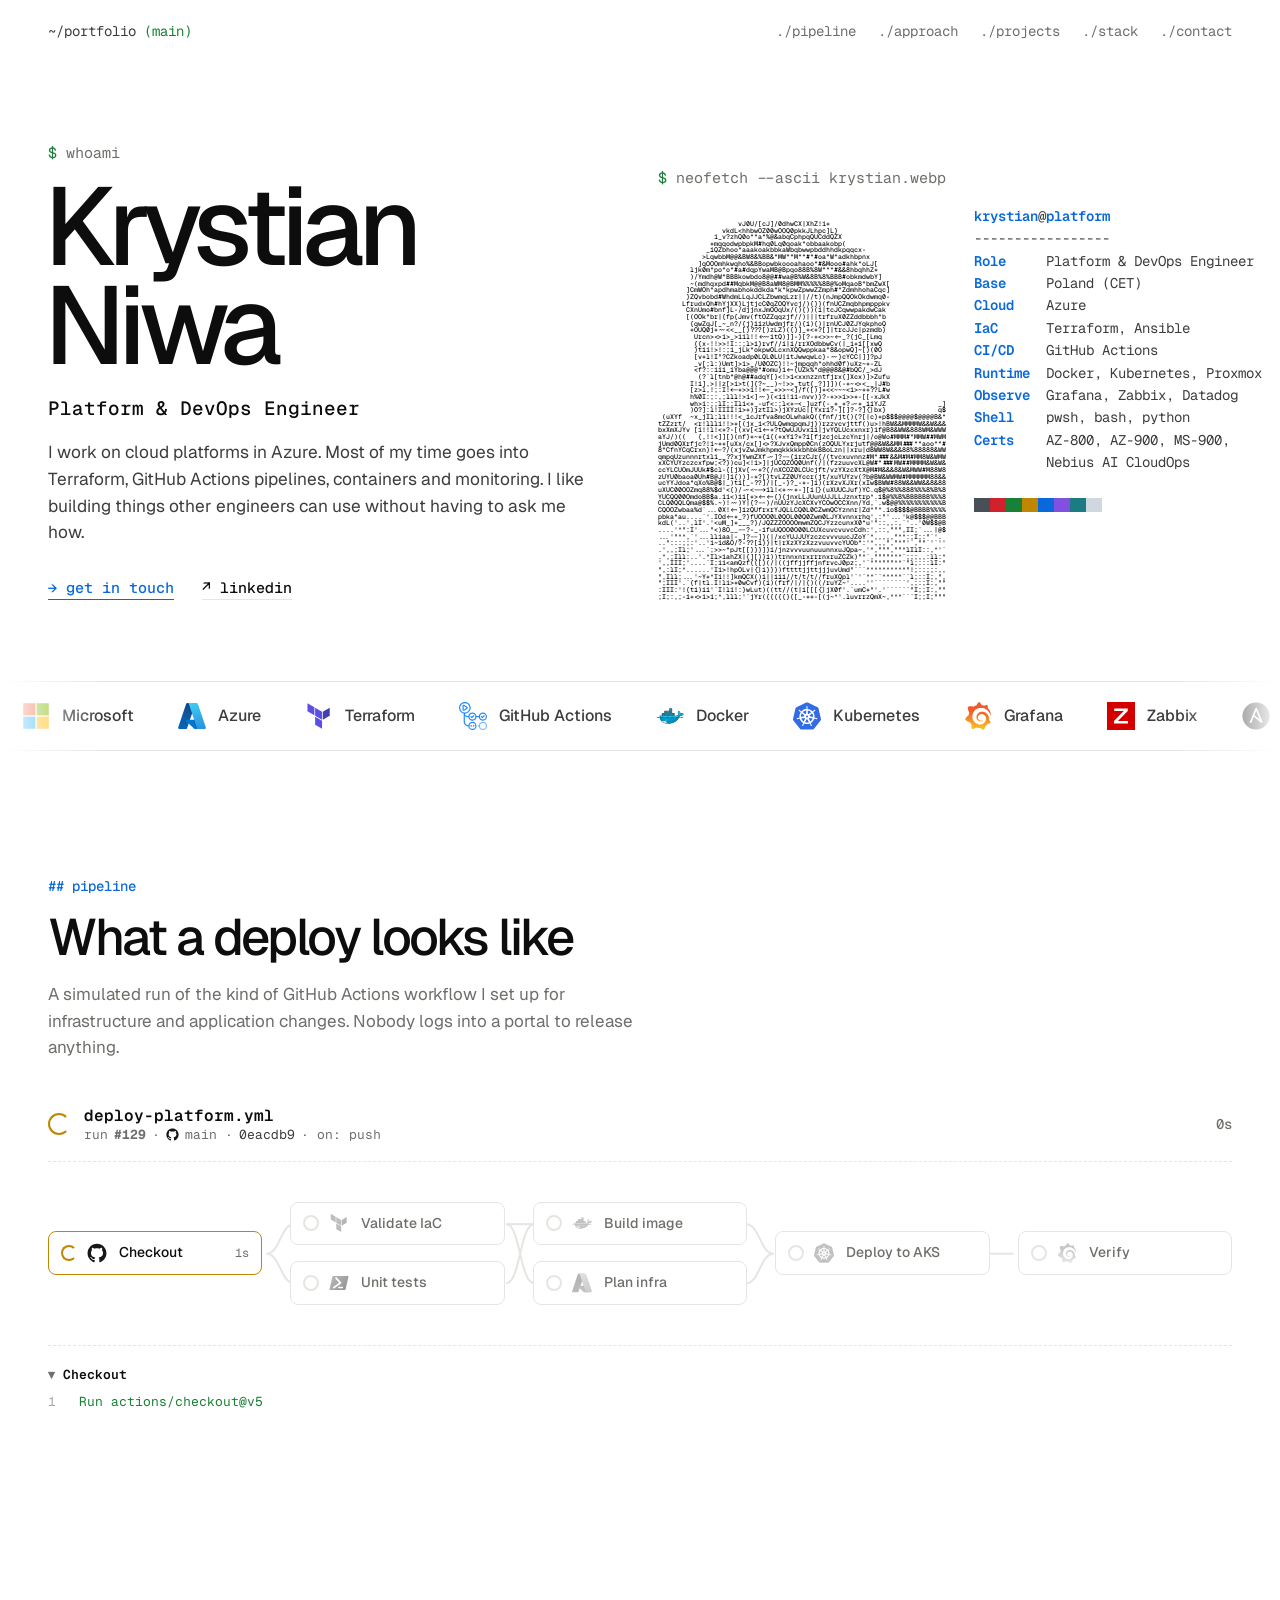
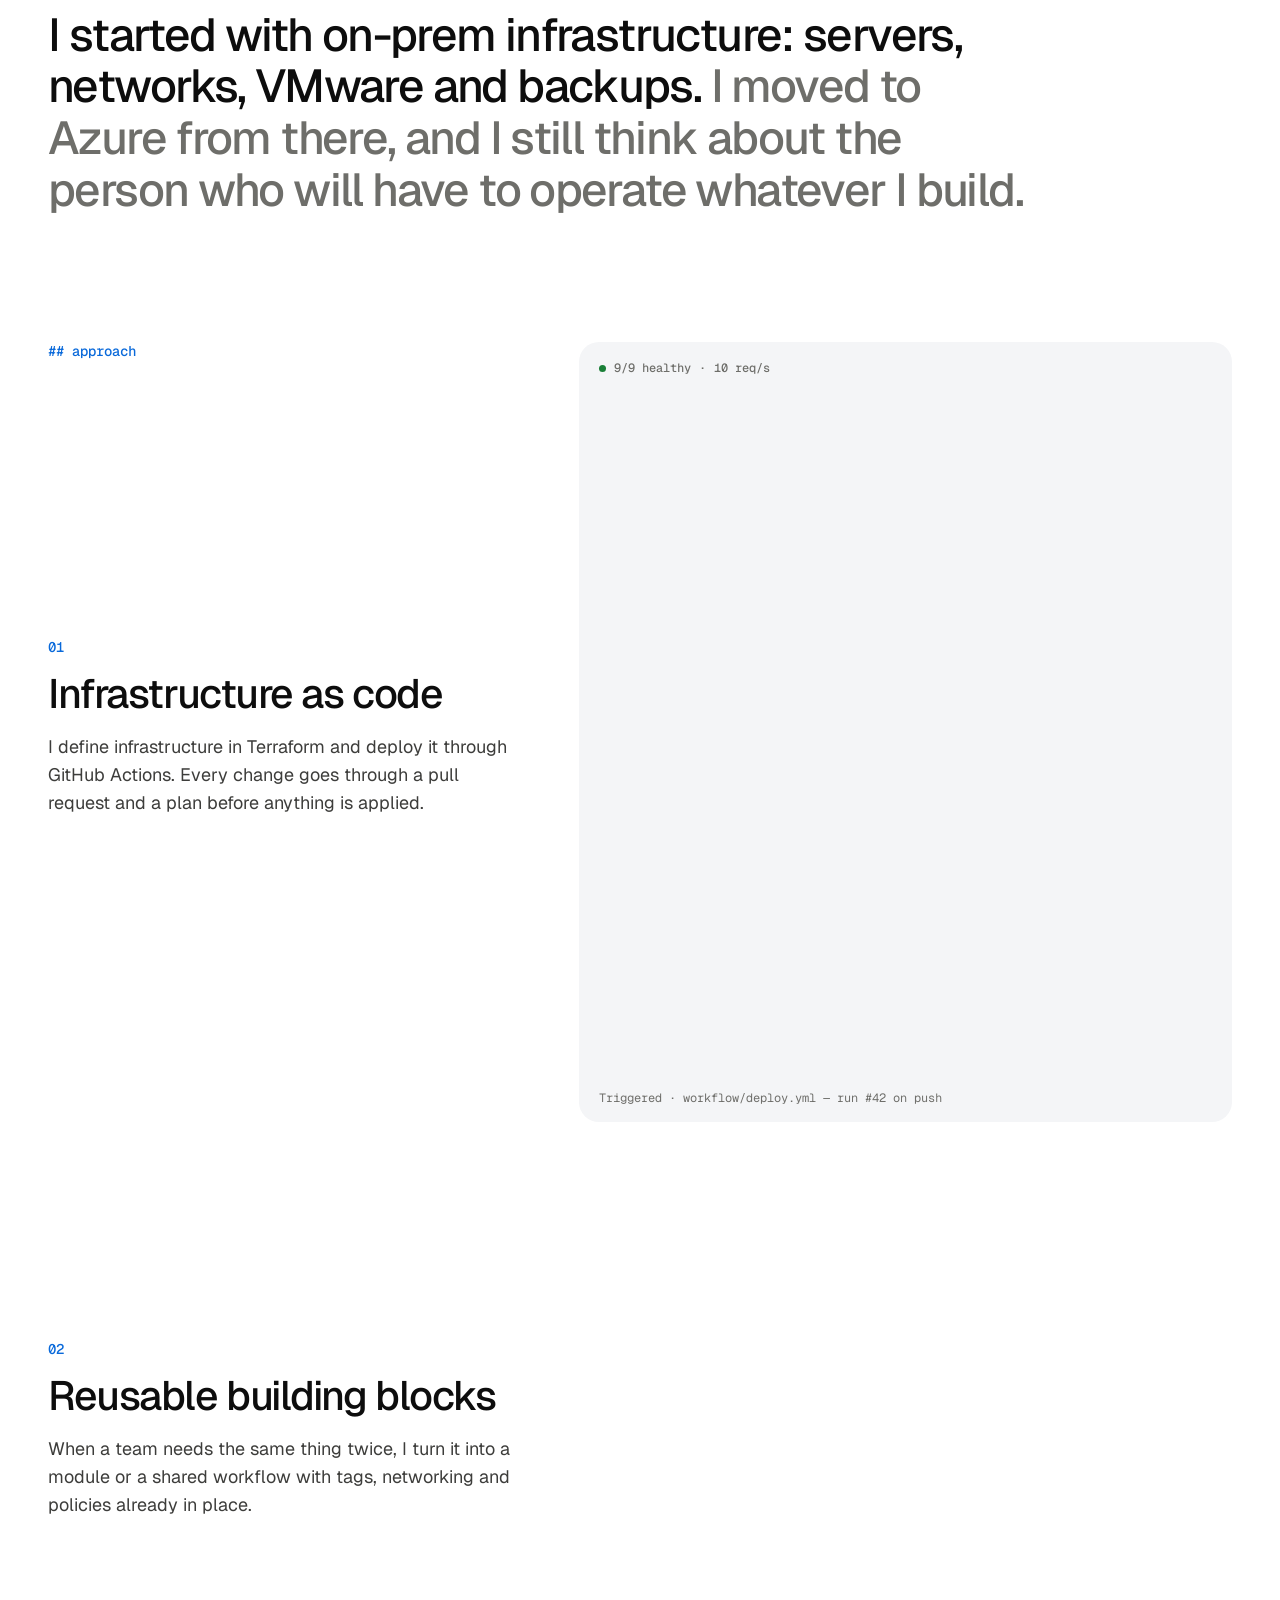
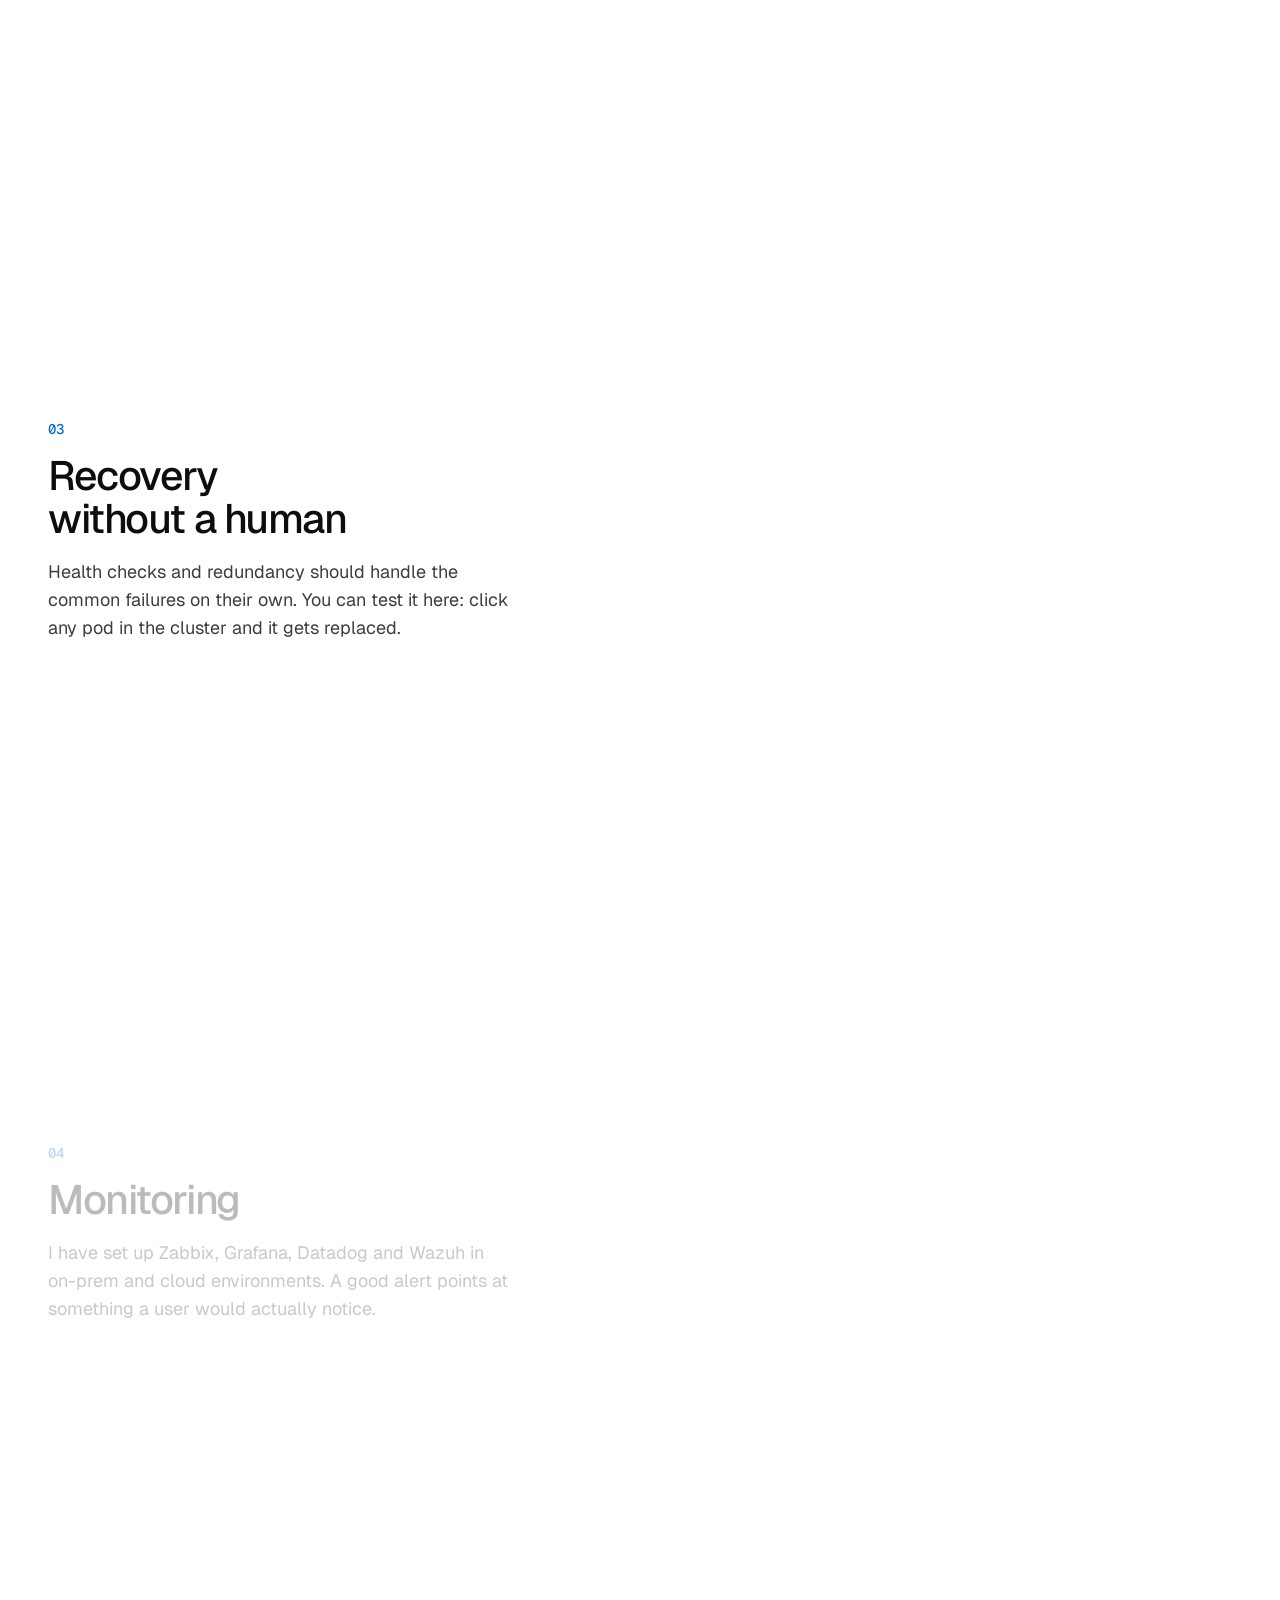
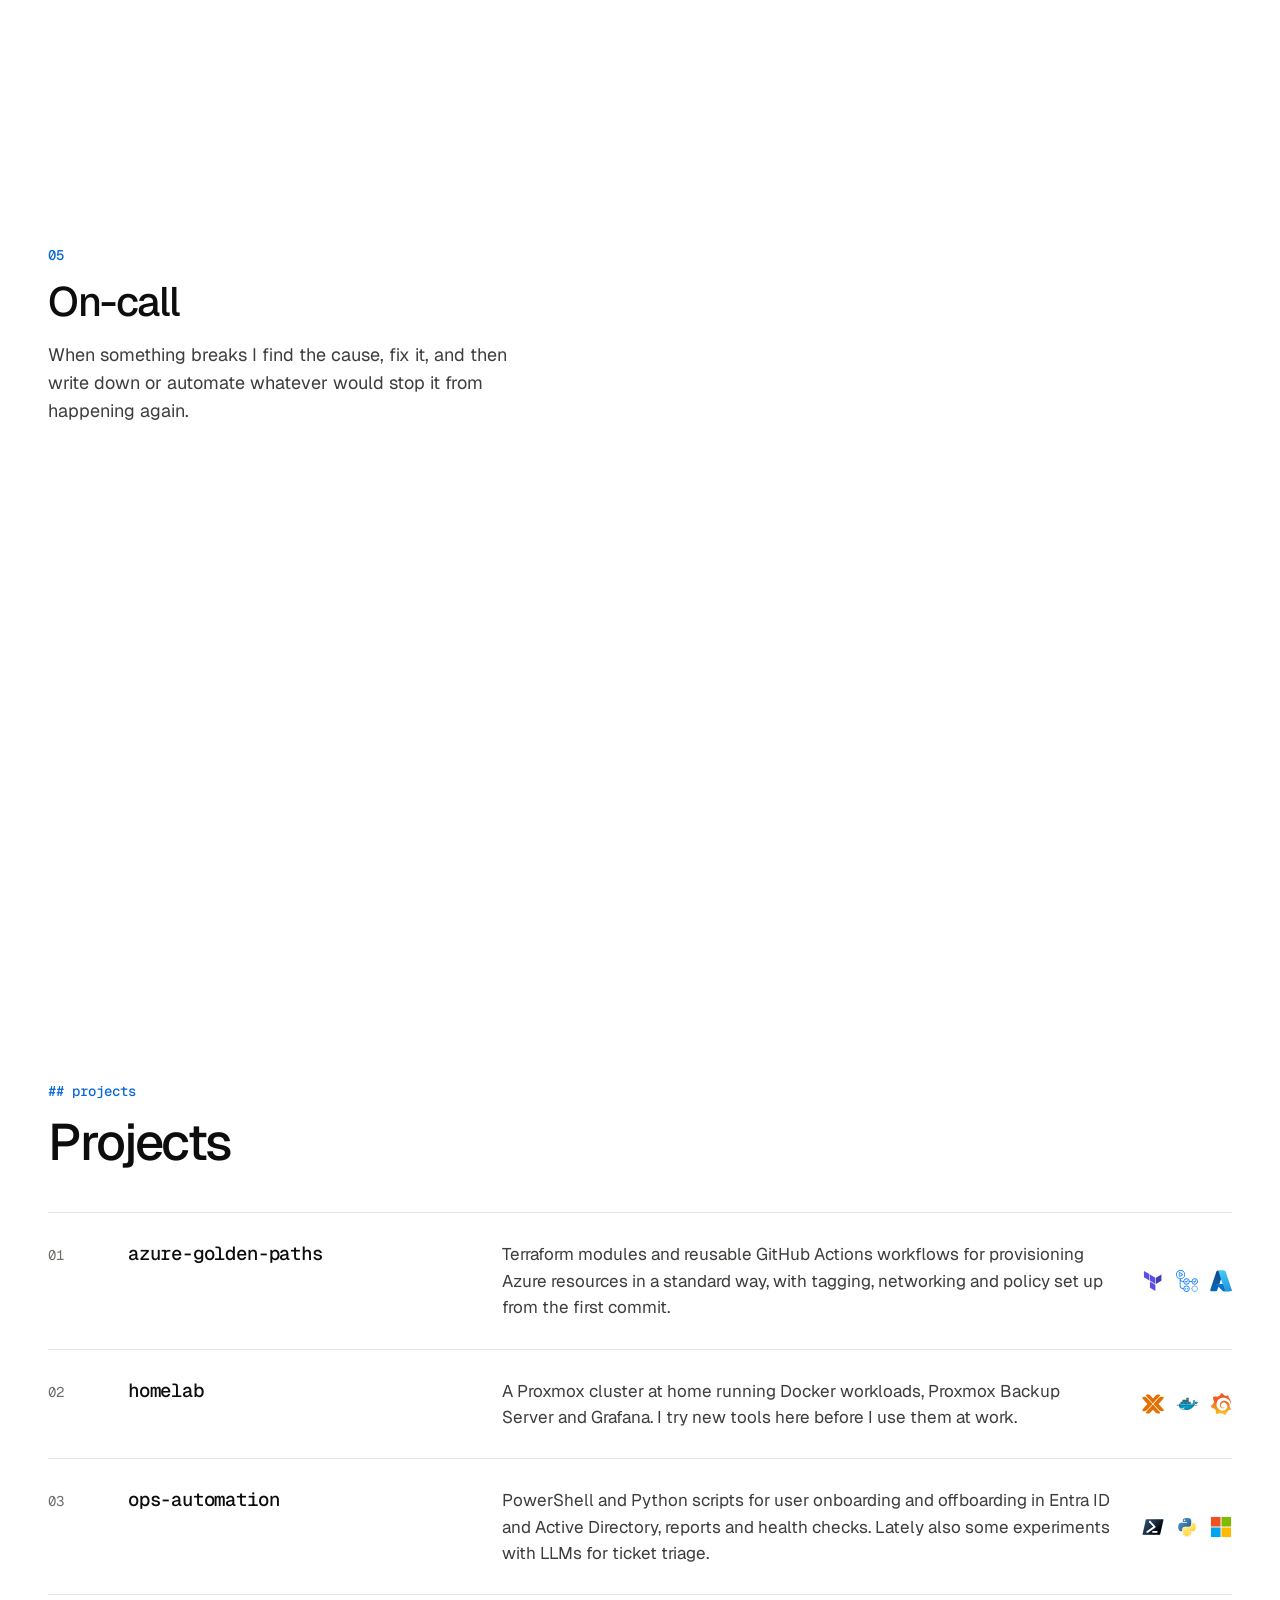
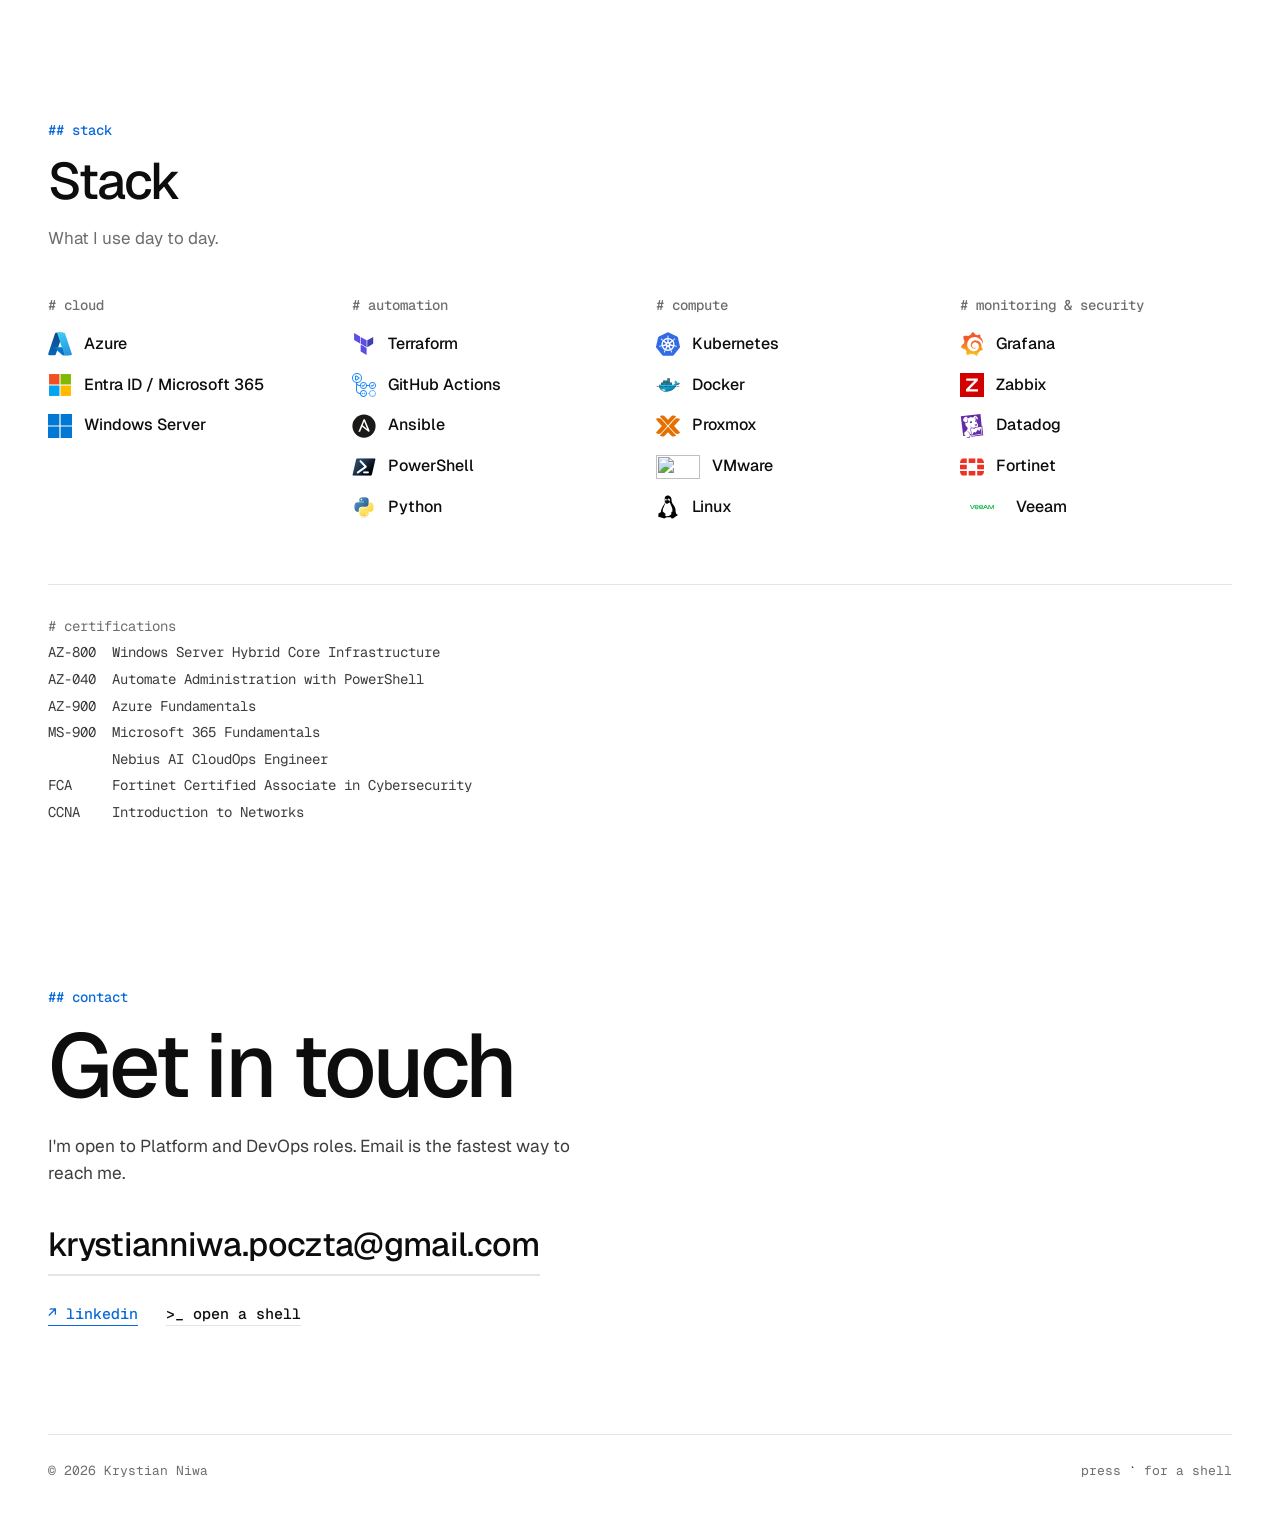
==== index.html @ 02f6ff27 "Plainer copy, drop CV download and GCP, tone down Nebius - Rewrite copy in plain first person; drop " ====
<!doctype html>
<html lang="en">
<head>
  <meta charset="utf-8">
  <meta name="viewport" content="width=device-width, initial-scale=1">
  <title>Krystian Niwa · Platform & DevOps Engineer</title>
  <meta name="description" content="Krystian Niwa, Platform & DevOps Engineer based in Poland. Azure, Terraform, GitHub Actions, Kubernetes and monitoring.">
  <meta property="og:title" content="Krystian Niwa · Platform & DevOps Engineer">
  <meta property="og:description" content="Cloud platforms on Azure: Terraform, GitHub Actions, containers and monitoring.">
  <meta property="og:type" content="website">
  <meta property="og:image" content="assets/img/krystian.webp">
  <meta name="theme-color" content="#ffffff" media="(prefers-color-scheme: light)">
  <meta name="theme-color" content="#0b0b0c" media="(prefers-color-scheme: dark)">
  <link rel="icon" href="data:image/svg+xml,%3Csvg xmlns='http://www.w3.org/2000/svg' viewBox='0 0 32 32'%3E%3Crect width='32' height='32' rx='6' fill='%230d1117'/%3E%3Cpath d='M9 21l5-5-5-5' stroke='%234493f8' stroke-width='3' fill='none' stroke-linecap='round' stroke-linejoin='round'/%3E%3Cpath d='M16 22h7' stroke='%23fff' stroke-width='3' stroke-linecap='round'/%3E%3C/svg%3E">
  <link rel="preconnect" href="https://fonts.googleapis.com">
  <link rel="preconnect" href="https://fonts.gstatic.com" crossorigin>
  <link href="https://fonts.googleapis.com/css2?family=Geist:wght@300..700&family=Geist+Mono:wght@400;500;600&display=swap" rel="stylesheet">
  <link rel="stylesheet" href="assets/css/style.css">
</head>
<body>
  <main id="top">
    <header class="wrap hero">
      <nav class="topbar" aria-label="Sections">
        <span class="path">~/portfolio <span class="branch">(main)</span></span>
        <span class="nav-links">
          <a href="#pipeline">./pipeline</a>
          <a href="#approach">./approach</a>
          <a href="#work">./projects</a>
          <a href="#stack">./stack</a>
          <a href="#contact">./contact</a>
        </span>
      </nav>

      <div class="hero-grid">
        <div class="hero-copy">
          <p class="cmd"><span class="ps">$</span> whoami</p>
          <h1>Krystian Niwa</h1>
          <p class="role">Platform &amp; DevOps Engineer</p>
          <p class="lead">I work on cloud platforms in Azure. Most of my time goes into Terraform, GitHub Actions pipelines, containers and monitoring. I like building things other engineers can use without having to ask me how.</p>
          <p class="cta">
            <a href="#contact">→ get in touch</a>
            <a href="https://www.linkedin.com/in/krystian-niwa/" target="_blank" rel="noopener">↗ linkedin</a>
          </p>
        </div>

        <div class="fetch">
          <p class="cmd"><span class="ps">$</span> neofetch --ascii krystian.webp</p>
          <div class="fetch-grid">
            <div class="portrait" title="hover to see the photo">
              <pre class="ascii" aria-hidden="true"></pre>
              <img src="assets/img/krystian.webp" alt="Portrait of Krystian Niwa" width="1254" height="1254">
            </div>
<pre class="info"><b>krystian</b>@<b>platform</b>
-----------------
<i>Role</i>     Platform &amp; DevOps Engineer
<i>Base</i>     Poland (CET)
<i>Cloud</i>    Azure
<i>IaC</i>      Terraform, Ansible
<i>CI/CD</i>    GitHub Actions
<i>Runtime</i>  Docker, Kubernetes, Proxmox
<i>Observe</i>  Grafana, Zabbix, Datadog
<i>Shell</i>    pwsh, bash, python
<i>Certs</i>    AZ-800, AZ-900, MS-900,
         Nebius AI CloudOps

<span class="sw"><u></u><u></u><u></u><u></u><u></u><u></u><u></u><u></u></span></pre>
          </div>
        </div>
      </div>
    </header>

    <section class="strip" aria-label="Technologies I work with">
      <div class="strip-track">
        <ul class="strip-list">
          <li><img src="assets/logos/microsoft.svg" alt="">Microsoft</li>
          <li><img src="assets/logos/azure.svg" alt="">Azure</li>
          <li><img src="assets/logos/terraform.svg" alt="">Terraform</li>
          <li><img src="assets/logos/githubactions.svg" alt="">GitHub Actions</li>
          <li><img src="assets/logos/docker.svg" alt="">Docker</li>
          <li><img src="assets/logos/kubernetes.svg" alt="">Kubernetes</li>
          <li><img src="assets/logos/grafana.svg" alt="">Grafana</li>
          <li><img src="assets/logos/zabbix.svg" alt="">Zabbix</li>
          <li><img src="assets/logos/ansible.svg" alt="" class="mono">Ansible</li>
          <li><img src="assets/logos/powershell.svg" alt="">PowerShell</li>
          <li><img src="assets/logos/python.svg" alt="">Python</li>
          <li><img src="assets/logos/linux.svg" alt="" class="mono">Linux</li>
          <li><img src="assets/logos/proxmox.svg" alt="">Proxmox</li>
          <li><img src="assets/logos/datadog.svg" alt="">Datadog</li>
        </ul>
      </div>
    </section>

    <section id="pipeline" class="wrap section">
      <div class="section-head">
        <p class="label">## pipeline</p>
        <h2>What a deploy looks like</h2>
        <p>A simulated run of the kind of GitHub Actions workflow I set up for infrastructure and application changes. Nobody logs into a portal to release anything.</p>
      </div>
      <div class="gha" id="gha">
        <div class="gha-head">
          <span class="gha-status" data-run-status></span>
          <div class="gha-title">
            <strong>deploy-platform.yml</strong>
            <span>run <b data-run-n>#128</b> · <img src="assets/logos/github.svg" alt="" class="mono"> main · <code data-run-sha>a1f9c2e</code> · on: push</span>
          </div>
          <span class="gha-time" data-run-time>0s</span>
        </div>
        <div class="gha-graph" data-graph>
          <svg class="gha-wires" aria-hidden="true"></svg>
        </div>
        <div class="gha-log">
          <p class="gha-log-head" data-log-head>checkout</p>
          <ol data-log></ol>
        </div>
      </div>
    </section>

    <section class="wrap statement">
      <p>I started with on-prem infrastructure: servers, networks, VMware and backups. <span>I moved to Azure from there, and I still think about the person who will have to operate whatever I build.</span></p>
    </section>

    <section id="approach" class="wrap story">
      <div class="card story-card">
        <canvas id="story-canvas" aria-label="Live simulation of a cloud platform: commits go through CI, get deployed to Kubernetes and are monitored."></canvas>
        <p class="overlay"><span class="live" data-health="ok"></span><span data-stat="ready">9/9 healthy</span> · <span data-stat="rps">0 req/s</span></p>
        <p class="event" data-event aria-hidden="true"></p>
      </div>

      <div class="steps">
        <p class="label">## approach</p>
        <article class="step" data-zones="git,ci">
          <p class="num">01</p>
          <h2>Infrastructure as code</h2>
          <p>I define infrastructure in Terraform and deploy it through GitHub Actions. Every change goes through a pull request and a plan before anything is applied.</p>
        </article>
        <article class="step" data-zones="registry">
          <p class="num">02</p>
          <h2>Reusable building blocks</h2>
          <p>When a team needs the same thing twice, I turn it into a module or a shared workflow with tags, networking and policies already in place.</p>
        </article>
        <article class="step" data-zones="cluster">
          <p class="num">03</p>
          <h2>Recovery without a human</h2>
          <p>Health checks and redundancy should handle the common failures on their own. You can test it here: click any pod in the cluster and it gets replaced.</p>
        </article>
        <article class="step" data-zones="observe">
          <p class="num">04</p>
          <h2>Monitoring</h2>
          <p>I have set up Zabbix, Grafana, Datadog and Wazuh in on-prem and cloud environments. A good alert points at something a user would actually notice.</p>
        </article>
        <article class="step" data-zones="pager">
          <p class="num">05</p>
          <h2>On-call</h2>
          <p>When something breaks I find the cause, fix it, and then write down or automate whatever would stop it from happening again.</p>
        </article>
      </div>
    </section>

    <section id="work" class="wrap section">
      <div class="section-head">
        <p class="label">## projects</p>
        <h2>Projects</h2>
      </div>
      <ol class="repos">
        <li>
          <span class="idx">01</span>
          <h3>azure-golden-paths</h3>
          <p>Terraform modules and reusable GitHub Actions workflows for provisioning Azure resources in a standard way, with tagging, networking and policy set up from the first commit.</p>
          <span class="tech"><img src="assets/logos/terraform.svg" alt="Terraform"><img src="assets/logos/githubactions.svg" alt="GitHub Actions"><img src="assets/logos/azure.svg" alt="Azure"></span>
        </li>
        <li>
          <span class="idx">02</span>
          <h3>homelab</h3>
          <p>A Proxmox cluster at home running Docker workloads, Proxmox Backup Server and Grafana. I try new tools here before I use them at work.</p>
          <span class="tech"><img src="assets/logos/proxmox.svg" alt="Proxmox"><img src="assets/logos/docker.svg" alt="Docker"><img src="assets/logos/grafana.svg" alt="Grafana"></span>
        </li>
        <li>
          <span class="idx">03</span>
          <h3>ops-automation</h3>
          <p>PowerShell and Python scripts for user onboarding and offboarding in Entra ID and Active Directory, reports and health checks. Lately also some experiments with LLMs for ticket triage.</p>
          <span class="tech"><img src="assets/logos/powershell.svg" alt="PowerShell"><img src="assets/logos/python.svg" alt="Python"><img src="assets/logos/microsoft.svg" alt="Microsoft"></span>
        </li>
      </ol>
    </section>

    <section id="stack" class="wrap section">
      <div class="section-head">
        <p class="label">## stack</p>
        <h2>Stack</h2>
        <p>What I use day to day.</p>
      </div>
      <div class="stack">
        <div>
          <h3># cloud</h3>
          <ul>
            <li><img src="assets/logos/azure.svg" alt="">Azure</li>
            <li><img src="assets/logos/microsoft.svg" alt="">Entra ID / Microsoft 365</li>
            <li><img src="assets/logos/windows.svg" alt="">Windows Server</li>
          </ul>
        </div>
        <div>
          <h3># automation</h3>
          <ul>
            <li><img src="assets/logos/terraform.svg" alt="">Terraform</li>
            <li><img src="assets/logos/githubactions.svg" alt="">GitHub Actions</li>
            <li><img src="assets/logos/ansible.svg" alt="" class="mono">Ansible</li>
            <li><img src="assets/logos/powershell.svg" alt="">PowerShell</li>
            <li><img src="assets/logos/python.svg" alt="">Python</li>
          </ul>
        </div>
        <div>
          <h3># compute</h3>
          <ul>
            <li><img src="assets/logos/kubernetes.svg" alt="">Kubernetes</li>
            <li><img src="assets/logos/docker.svg" alt="">Docker</li>
            <li><img src="assets/logos/proxmox.svg" alt="">Proxmox</li>
            <li><img src="assets/logos/vmware.svg" alt="" class="wide">VMware</li>
            <li><img src="assets/logos/linux.svg" alt="" class="mono">Linux</li>
          </ul>
        </div>
        <div>
          <h3># monitoring &amp; security</h3>
          <ul>
            <li><img src="assets/logos/grafana.svg" alt="">Grafana</li>
            <li><img src="assets/logos/zabbix.svg" alt="">Zabbix</li>
            <li><img src="assets/logos/datadog.svg" alt="">Datadog</li>
            <li><img src="assets/logos/fortinet.svg" alt="">Fortinet</li>
            <li><img src="assets/logos/veeam.svg" alt="" class="wide">Veeam</li>
          </ul>
        </div>
      </div>

<pre class="certs"><span class="c"># certifications</span>
AZ-800  Windows Server Hybrid Core Infrastructure
AZ-040  Automate Administration with PowerShell
AZ-900  Azure Fundamentals
MS-900  Microsoft 365 Fundamentals
        Nebius AI CloudOps Engineer
FCA     Fortinet Certified Associate in Cybersecurity
CCNA    Introduction to Networks</pre>
    </section>

    <section id="contact" class="wrap contact">
      <p class="label">## contact</p>
      <h2>Get in touch</h2>
      <p class="lead">I'm open to Platform and DevOps roles. Email is the fastest way to reach me.</p>
      <a class="mail" href="mailto:krystianniwa.poczta@gmail.com">krystianniwa.poczta@gmail.com</a>
      <p class="cta">
        <a href="https://www.linkedin.com/in/krystian-niwa/" target="_blank" rel="noopener">↗ linkedin</a>
        <button type="button" data-open-term>&gt;_ open a shell</button>
      </p>
    </section>
  </main>

  <footer class="wrap foot">
    <span>© 2026 Krystian Niwa</span>
    <span>press <kbd>`</kbd> for a shell</span>
  </footer>

  <div id="term" class="term" aria-hidden="true" role="dialog" aria-label="Interactive shell">
    <div class="term-bar"><span>visitor@krystian-niwa</span></div>
    <div class="term-out"></div>
    <label class="term-line"><span class="ps1">$</span><input class="term-input" tabindex="-1" autocomplete="off" spellcheck="false" aria-label="Shell command"></label>
  </div>

  <script type="module" src="assets/js/main.js"></script>
</body>
</html>
---- assets/css/style.css ----
:root {
  --bg: #ffffff;
  --fg: #0d0d0d;
  --fg2: #3d3d3b;
  --muted: #6e6e6a;
  --line: #e5e5e1;
  --card: #f4f5f7;
  --accent: #0969da;
  --ok: #1a7f37;
  --term: #0d1117;
  --term-line: #21262d;

  /* simulation palette (read by JS) */
  --sim-bg: #f4f5f7;
  --sim-zone: #ffffff;
  --sim-line: #e3e5e8;
  --sim-ink: #0d0d0d;
  --sim-ink2: #3d3d3b;
  --sim-mute: #8a8c90;
  --sim-faint: #d2d5da;
  --sim-accent: #0969da;
  --sim-ok: #1a7f37;
  --sim-warn: #bf8700;
  --sim-err: #cf222e;

  --sans: "Geist", system-ui, -apple-system, "Segoe UI", sans-serif;
  --mono: "Geist Mono", ui-monospace, SFMono-Regular, Consolas, monospace;
  --wrap: 1280px;
  --gutter: clamp(16px, 4vw, 48px);
  color-scheme: light;
}

@media (prefers-color-scheme: dark) {
  :root {
    --bg: #0b0b0c;
    --fg: #f2f2f0;
    --fg2: #c8c8c4;
    --muted: #8f8f8a;
    --line: #242426;
    --card: #141518;
    --accent: #4493f8;
    --ok: #3fb950;

    --sim-bg: #141518;
    --sim-zone: #1b1c20;
    --sim-line: #292a2f;
    --sim-ink: #f2f2f0;
    --sim-ink2: #c8c8c4;
    --sim-mute: #8a8c90;
    --sim-faint: #383a40;
    --sim-accent: #4493f8;
    --sim-ok: #3fb950;
    --sim-warn: #d29922;
    --sim-err: #f85149;
    color-scheme: dark;
  }
  img.mono { filter: invert(1) hue-rotate(180deg); }
}

*, *::before, *::after { box-sizing: border-box; }
html { -webkit-text-size-adjust: 100%; overflow-x: clip; }
body {
  margin: 0;
  background: var(--bg);
  color: var(--fg);
  font: 400 17px/1.55 var(--sans);
  -webkit-font-smoothing: antialiased;
}
a { color: inherit; text-decoration: none; }
img { max-width: 100%; }
::selection { background: var(--accent); color: #fff; }
:focus-visible { outline: 2px solid var(--accent); outline-offset: 3px; }
kbd { font: 500 0.9em var(--mono); color: var(--fg); }
h1, h2 { text-wrap: balance; }
pre { margin: 0; }

.wrap { width: 100%; max-width: var(--wrap); margin: 0 auto; padding: 0 var(--gutter); }
.ps { color: var(--ok); }
.label { font: 500 14px var(--mono); color: var(--accent); margin: 0 0 16px; }

/* mono text links: → get in touch  ↓ cv.pdf  ↗ linkedin */
.cta { display: flex; flex-wrap: wrap; gap: 8px 28px; margin: 0; font: 500 15px var(--mono); }
.cta a, .cta button {
  color: var(--fg); background: none; border: 0; padding: 0 0 2px; font: inherit; cursor: pointer;
  border-bottom: 1px solid var(--line); transition: border-color 0.15s, color 0.15s;
}
.cta a:hover, .cta button:hover { border-color: var(--accent); color: var(--accent); }
.cta a:first-child { color: var(--accent); border-color: currentColor; }

.live { display: inline-block; width: 7px; height: 7px; border-radius: 50%; background: var(--sim-ok); flex: none; }
.live[data-health="warn"] { background: var(--sim-warn); }
.live[data-health="err"] { background: var(--sim-err); }

/* ---------- hero (with built-in nav) ---------- */
.hero { padding-bottom: clamp(56px, 9vh, 104px); }
.topbar {
  display: flex; justify-content: space-between; align-items: center; gap: 16px 24px; flex-wrap: wrap;
  padding: 22px 0; font: 400 14px var(--mono); color: var(--muted);
}
.path { color: var(--fg2); }
.branch { color: var(--ok); }
.nav-links { display: flex; gap: 22px; flex-wrap: wrap; }
.nav-links a:hover { color: var(--fg); }

.hero-grid {
  display: grid; grid-template-columns: minmax(0, 1fr) minmax(0, 1.05fr); gap: 48px clamp(32px, 5vw, 80px);
  align-items: end; padding-top: clamp(40px, 9vh, 112px);
}
.cmd { font: 400 15px var(--mono); color: var(--muted); margin: 0 0 14px; }
h1 {
  font-size: clamp(56px, 8.6vw, 140px);
  line-height: 0.9;
  letter-spacing: -0.055em;
  font-weight: 500;
  margin: 0 0 0 -0.04em;
}
.role { font: 500 clamp(16px, 1.5vw, 20px) var(--mono); margin: 22px 0 0; color: var(--fg); }
.lead { font-size: clamp(17px, 1.35vw, 19px); line-height: 1.55; color: var(--fg2); max-width: 32em; margin: 18px 0 32px; }

/* neofetch: ascii portrait + plain text info */
.fetch-grid { display: grid; grid-template-columns: auto minmax(0, 1fr); gap: 28px; align-items: start; }
.portrait { position: relative; line-height: 0; }
.ascii {
  font: 500 clamp(4.5px, 0.52vw, 7.6px)/1 var(--mono);
  letter-spacing: 0; color: var(--fg); white-space: pre; min-height: 60em; min-width: 43.2em;
}
.portrait img {
  position: absolute; inset: 0; width: 100%; height: 100%; object-fit: cover; object-position: 41% 16%;
  opacity: 0; transition: opacity 0.35s;
}
.portrait:hover img { opacity: 1; }
.info { font: 400 14px/1.6 var(--mono); color: var(--fg2); white-space: pre; padding-top: 4px; }
.info b { color: var(--accent); font-weight: 600; }
.info i { font-style: normal; color: var(--accent); font-weight: 600; }
.sw { display: inline-flex; }
.sw u { width: 2ch; height: 1em; display: inline-block; }
.sw u:nth-child(1) { background: #484f58; } .sw u:nth-child(2) { background: #cf222e; }
.sw u:nth-child(3) { background: #1a7f37; } .sw u:nth-child(4) { background: #bf8700; }
.sw u:nth-child(5) { background: #0969da; } .sw u:nth-child(6) { background: #8250df; }
.sw u:nth-child(7) { background: #1b7c83; } .sw u:nth-child(8) { background: #d0d7de; }

/* ---------- logo strip ---------- */
.strip {
  border-block: 1px solid var(--line); overflow: hidden; padding: 20px 0;
  mask-image: linear-gradient(90deg, transparent, #000 8%, #000 92%, transparent);
}
.strip-track { display: flex; width: max-content; animation: marquee 50s linear infinite; }
.strip:hover .strip-track { animation-play-state: paused; }
.strip-list { display: flex; gap: 44px; list-style: none; margin: 0; padding: 0 22px; }
.strip-list li { display: flex; align-items: center; gap: 12px; font-size: 16px; font-weight: 500; color: var(--fg2); white-space: nowrap; }
.strip-list img { width: 28px; height: 28px; object-fit: contain; }
@keyframes marquee { to { transform: translateX(-50%); } }

/* ---------- sections ---------- */
.section { padding-top: clamp(96px, 14vh, 160px); }
.section-head { margin-bottom: 44px; max-width: 46em; }
.section-head h2 { font-size: clamp(34px, 4vw, 60px); letter-spacing: -0.04em; font-weight: 500; line-height: 1.02; margin: 0; }
.section-head > p:not(.label) { color: var(--muted); margin: 18px 0 0; font-size: 17px; max-width: 36em; }

/* ---------- GitHub Actions run (flat) ---------- */
.gha-head { display: flex; align-items: center; gap: 14px; padding-bottom: 18px; }
.gha-status { width: 22px; height: 22px; border-radius: 50%; flex: none; position: relative; border: 2.5px solid var(--sim-warn); border-right-color: transparent; animation: spin 0.9s linear infinite; }
.gha[data-status="success"] .gha-status { border: 0; background: var(--ok); animation: none; }
.gha[data-status="success"] .gha-status::after { content: ""; position: absolute; left: 7.5px; top: 4px; width: 5px; height: 10px; border: solid #fff; border-width: 0 2.5px 2.5px 0; transform: rotate(45deg); }
@keyframes spin { to { transform: rotate(360deg); } }
.gha-title { display: flex; flex-direction: column; min-width: 0; }
.gha-title strong { font: 600 16px var(--mono); }
.gha-title span { color: var(--muted); font: 400 13px var(--mono); display: flex; align-items: center; gap: 6px; flex-wrap: wrap; }
.gha-title img { width: 13px; height: 13px; }
.gha-title code { font: inherit; color: var(--fg2); }
.gha-time { margin-left: auto; font: 500 14px var(--mono); color: var(--muted); }

.gha-graph {
  position: relative; display: flex; justify-content: space-between; align-items: center; gap: 28px;
  padding: 40px 0; border-block: 1px dashed var(--line);
}
.gha-wires { position: absolute; inset: 0; width: 100%; height: 100%; pointer-events: none; overflow: visible; }
.gha-wires path { fill: none; stroke: var(--line); stroke-width: 2; transition: stroke 0.3s; }
.gha-wires path.ok { stroke: color-mix(in srgb, var(--ok) 55%, transparent); }
.gha-col { display: flex; flex-direction: column; gap: 16px; position: relative; z-index: 1; flex: 1 1 0; min-width: 0; max-width: 240px; }
.job {
  display: grid; grid-template-columns: 16px 22px minmax(0, 1fr) auto; align-items: center; gap: 10px;
  width: 100%; padding: 10px 12px; border-radius: 8px;
  background: var(--bg); border: 1px solid var(--line);
  font-size: 14px; font-weight: 500; transition: border-color 0.3s;
}
.job img { width: 20px; height: 20px; object-fit: contain; }
.job-name { white-space: nowrap; overflow: hidden; text-overflow: ellipsis; }
.job-time { font: 400 12px var(--mono); color: var(--muted); }
.job .st { width: 16px; height: 16px; border-radius: 50%; border: 2px solid var(--line); position: relative; }
.job[data-status="queued"] { color: var(--muted); }
.job[data-status="queued"] img { opacity: 0.4; filter: grayscale(1); }
.job[data-status="running"] { border-color: var(--sim-warn); }
.job[data-status="running"] .st { border-color: var(--sim-warn); border-right-color: transparent; animation: spin 0.8s linear infinite; }
.job[data-status="success"] .st { border: 0; background: var(--ok); }
.job[data-status="success"] .st::after { content: ""; position: absolute; left: 5.5px; top: 3px; width: 4px; height: 8px; border: solid #fff; border-width: 0 2px 2px 0; transform: rotate(45deg); }

.gha-log { padding-top: 18px; font: 13px/1.75 var(--mono); color: var(--fg2); min-height: 120px; }
.gha-log-head { margin: 0 0 4px; color: var(--fg); font-weight: 600; }
.gha-log-head::before { content: "▾ "; color: var(--muted); }
.gha-log ol { margin: 0; padding: 0; list-style: none; counter-reset: ln; }
.gha-log li { counter-increment: ln; white-space: nowrap; overflow: hidden; text-overflow: ellipsis; }
.gha-log li::before { content: counter(ln); display: inline-block; width: 2.4em; color: var(--muted); opacity: 0.6; }
.gha-log li:last-child { color: var(--ok); }

/* ---------- statement ---------- */
.statement { padding-top: clamp(110px, 16vh, 180px); padding-bottom: clamp(32px, 6vh, 64px); }
.statement p { font-size: clamp(28px, 3.6vw, 52px); line-height: 1.12; letter-spacing: -0.035em; font-weight: 500; margin: 0; max-width: 22em; text-wrap: balance; }
.statement span { color: var(--muted); }

/* ---------- story (sticky simulation + steps) ---------- */
.card { position: relative; background: var(--card); border-radius: 20px; overflow: hidden; }
.card canvas { display: block; width: 100%; height: 100%; touch-action: pan-y; }
.overlay {
  position: absolute; top: 18px; left: 20px; margin: 0; display: flex; align-items: center; gap: 8px;
  font: 500 12px var(--mono); color: var(--muted); pointer-events: none;
}
.story {
  display: grid; grid-template-columns: minmax(0, 5fr) minmax(0, 7fr); gap: 0 clamp(32px, 5vw, 80px);
  padding-top: clamp(48px, 8vh, 96px);
}
.story-card { grid-column: 2; grid-row: 1; align-self: start; position: sticky; top: 24px; height: calc(100vh - 48px); max-height: 780px; }
.steps { grid-column: 1; grid-row: 1; padding: 0 0 30vh; }
.step { min-height: 78vh; display: flex; flex-direction: column; justify-content: center; opacity: 0.28; transition: opacity 0.4s; }
.step.on { opacity: 1; }
.step .num { font: 500 14px var(--mono); color: var(--accent); margin: 0 0 16px; }
.step h2 { font-size: clamp(30px, 3.2vw, 46px); line-height: 1.05; letter-spacing: -0.035em; font-weight: 500; margin: 0 0 18px; }
.step p { color: var(--fg2); margin: 0; font-size: 18px; max-width: 30em; }
.event {
  position: absolute; left: 20px; right: 20px; bottom: 16px; margin: 0;
  font: 400 12px var(--mono); color: var(--muted);
  white-space: nowrap; overflow: hidden; text-overflow: ellipsis; pointer-events: none;
}
.event[data-type="Warning"] { color: var(--sim-err); }

/* ---------- work: plain repo rows ---------- */
.repos { list-style: none; margin: 0; padding: 0; border-top: 1px solid var(--line); }
.repos li {
  display: grid; grid-template-columns: 48px minmax(0, 0.9fr) minmax(0, 1.6fr) auto; gap: 8px 32px; align-items: baseline;
  padding: 28px 0; border-bottom: 1px solid var(--line);
}
.idx { font: 400 14px var(--mono); color: var(--muted); }
.repos h3 { font: 500 19px var(--mono); margin: 0; letter-spacing: -0.01em; }
.repos p { margin: 0; color: var(--fg2); }
.tech { display: flex; gap: 12px; align-self: center; }
.tech img { width: 22px; height: 22px; object-fit: contain; }

/* ---------- stack: logo columns, no boxes ---------- */
.stack { display: grid; grid-template-columns: repeat(4, minmax(0, 1fr)); gap: 40px 32px; }
.stack h3 { font: 500 14px var(--mono); color: var(--muted); margin: 0 0 18px; }
.stack ul { list-style: none; margin: 0; padding: 0; display: grid; gap: 16px; }
.stack li { display: flex; align-items: center; gap: 12px; font-size: 16px; font-weight: 500; }
.stack li img { width: 24px; height: 24px; object-fit: contain; flex: none; }
.stack li img.wide { width: 44px; }
.certs {
  margin-top: 64px; padding-top: 28px; border-top: 1px solid var(--line);
  font: 400 14px/1.9 var(--mono); color: var(--fg2); white-space: pre-wrap;
}
.certs .c { color: var(--muted); }
.certs b { color: var(--fg); font-weight: 600; }

/* ---------- contact ---------- */
.contact { padding-top: clamp(120px, 18vh, 200px); padding-bottom: clamp(80px, 12vh, 140px); }
.contact h2 { font-size: clamp(44px, 7vw, 104px); line-height: 0.98; letter-spacing: -0.045em; font-weight: 500; margin: 0; max-width: 12ch; }
.contact .lead { margin: 24px 0 0; }
.mail {
  display: inline-block; margin: 32px 0 28px;
  font-size: clamp(20px, 2.6vw, 34px); letter-spacing: -0.02em; font-weight: 500;
  border-bottom: 2px solid var(--line); padding-bottom: 4px; transition: border-color 0.2s;
  overflow-wrap: anywhere;
}
.mail:hover { border-color: var(--accent); }

.foot {
  display: flex; justify-content: space-between; gap: 16px; flex-wrap: wrap; padding-top: 28px; padding-bottom: 40px;
  background: linear-gradient(var(--line), var(--line)) top center / calc(100% - 2 * var(--gutter)) 1px no-repeat;
  font: 400 13px var(--mono); color: var(--muted);
}

/* ---------- terminal (always dark) ---------- */
.term {
  position: fixed; left: 50%; bottom: 24px; z-index: 40;
  width: min(820px, calc(100vw - 32px)); height: min(460px, 70vh);
  display: flex; flex-direction: column;
  background: var(--term); color: #c9d1d9; border-radius: 10px;
  box-shadow: 0 30px 80px rgba(0, 0, 0, 0.35), 0 0 0 1px rgba(255, 255, 255, 0.06);
  font: 13px/1.6 var(--mono);
  transform: translate(-50%, 24px); opacity: 0; visibility: hidden;
  transition: transform 0.28s cubic-bezier(0.2, 0.8, 0.2, 1), opacity 0.2s, visibility 0.28s;
}
.term.open { transform: translate(-50%, 0); opacity: 1; visibility: visible; }
.term-bar { padding: 10px 18px; border-bottom: 1px solid var(--term-line); color: #7d8590; font-size: 12px; }
.term-out { flex: 1; overflow: auto; padding: 12px 18px; white-space: pre; }
.term-out .echo { color: #fff; margin-top: 6px; }
.term-out .err { color: #f85149; }
.term-out .ok { color: #3fb950; }
.term-out .warn { color: #d29922; }
.term-out .mute { color: #7d8590; }
.term-out a { color: #4493f8; }
.term-line { display: flex; gap: 10px; padding: 12px 18px; border-top: 1px solid var(--term-line); }
.ps1 { color: #3fb950; }
.term-input { flex: 1; min-width: 0; background: none; border: 0; outline: 0; color: #fff; font: inherit; caret-color: #4493f8; }

/* ---------- responsive ---------- */
@media (max-width: 1100px) {
  .gha-graph { gap: 18px; }
  .job { padding: 9px; gap: 8px; grid-template-columns: 16px 20px minmax(0, 1fr); }
  .job-time { display: none; }
  .stack { grid-template-columns: repeat(2, minmax(0, 1fr)); }
}
@media (max-width: 1040px) {
  .hero-grid { grid-template-columns: minmax(0, 1fr); align-items: start; }
  .ascii { font-size: clamp(4.5px, 0.9vw, 7.4px); }
}
@media (max-width: 900px) {
  body { font-size: 16px; }
  .story { grid-template-columns: minmax(0, 1fr); }
  .story-card { grid-column: 1; top: 12px; height: 42vh; z-index: 2; box-shadow: 0 -12px 0 12px var(--bg); }
  .event { display: none; }
  .steps { grid-column: 1; padding-top: calc(42vh + 24px); }
  .step { min-height: 62vh; justify-content: flex-start; padding-top: 8vh; }
  .step p { font-size: 17px; }
  .gha-graph { flex-direction: column; align-items: stretch; gap: 12px; padding: 20px 0; }
  .gha-col { gap: 12px; max-width: none; }
  .job { grid-template-columns: 16px 20px minmax(0, 1fr) auto; padding: 10px 12px; }
  .job-time { display: block; }
  .repos li { grid-template-columns: 36px minmax(0, 1fr); }
  .repos p, .tech { grid-column: 2; }
}
@media (max-width: 640px) {
  .nav-links { gap: 14px; font-size: 13px; }
  .fetch-grid { grid-template-columns: minmax(0, 1fr); gap: 20px; }
  .ascii { font-size: 1.95vw; min-width: 0; min-height: 0; }
  .info { font-size: 12.5px; }
  .stack { grid-template-columns: minmax(0, 1fr); }
  .gha-time { display: none; }
}

@media (prefers-reduced-motion: reduce) {
  *, *::before, *::after { animation: none !important; transition: none !important; }
  .strip { mask-image: none; }
  .strip-track { width: auto; justify-content: center; }
  .strip-list { flex-wrap: wrap; justify-content: center; row-gap: 18px; }
  .strip-list[aria-hidden] { display: none; }
}
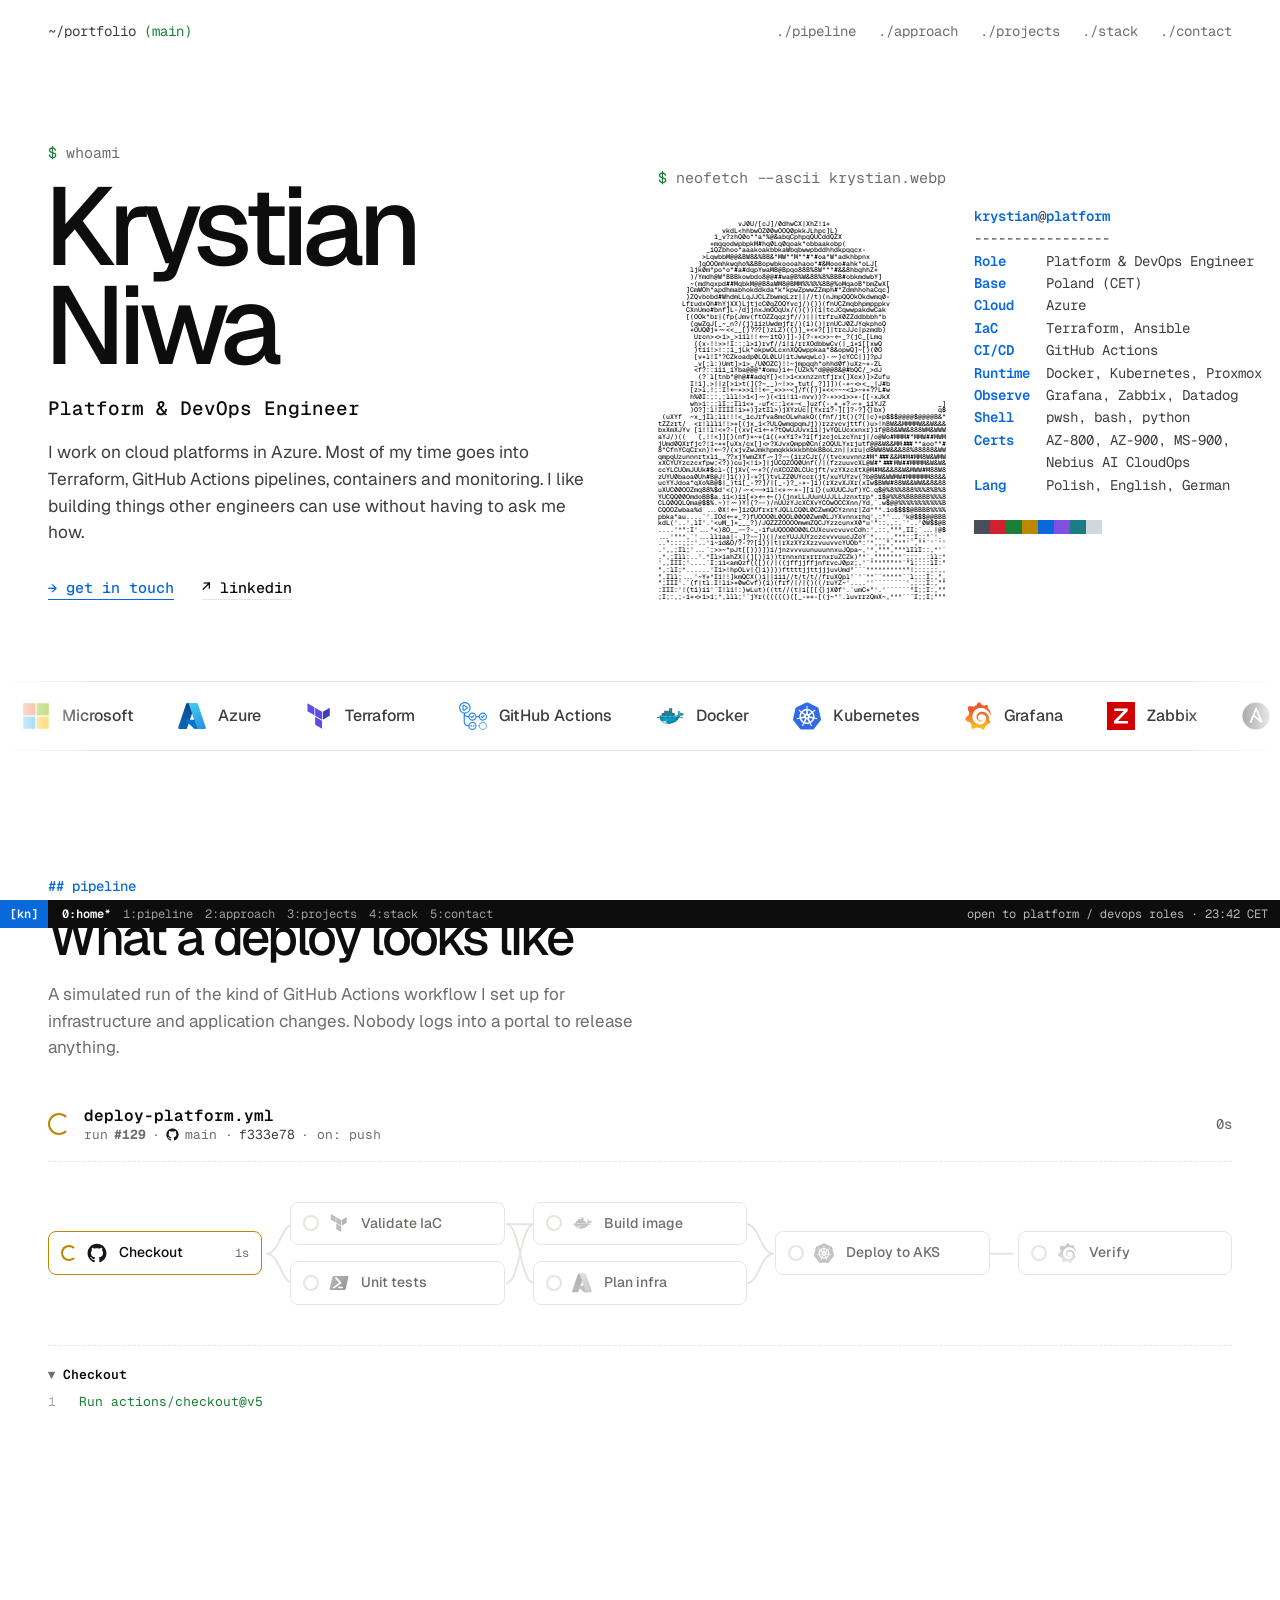
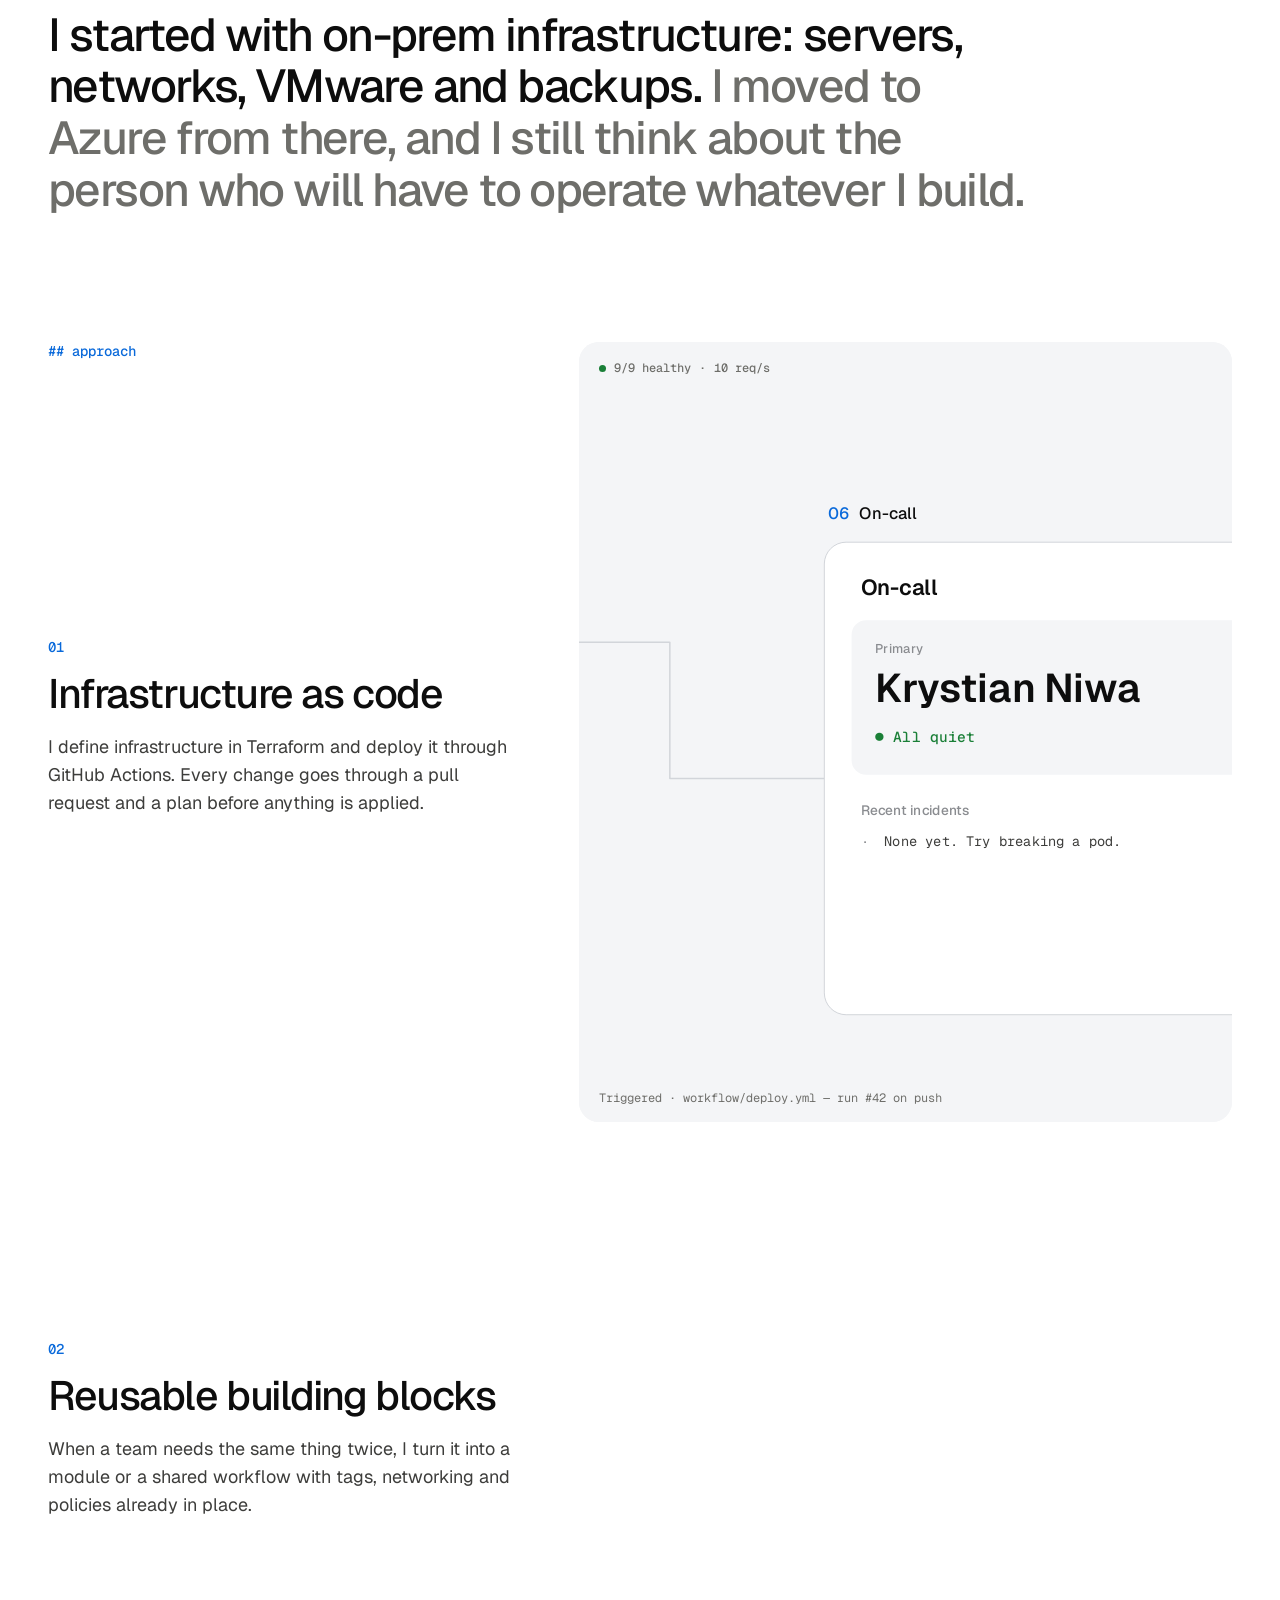
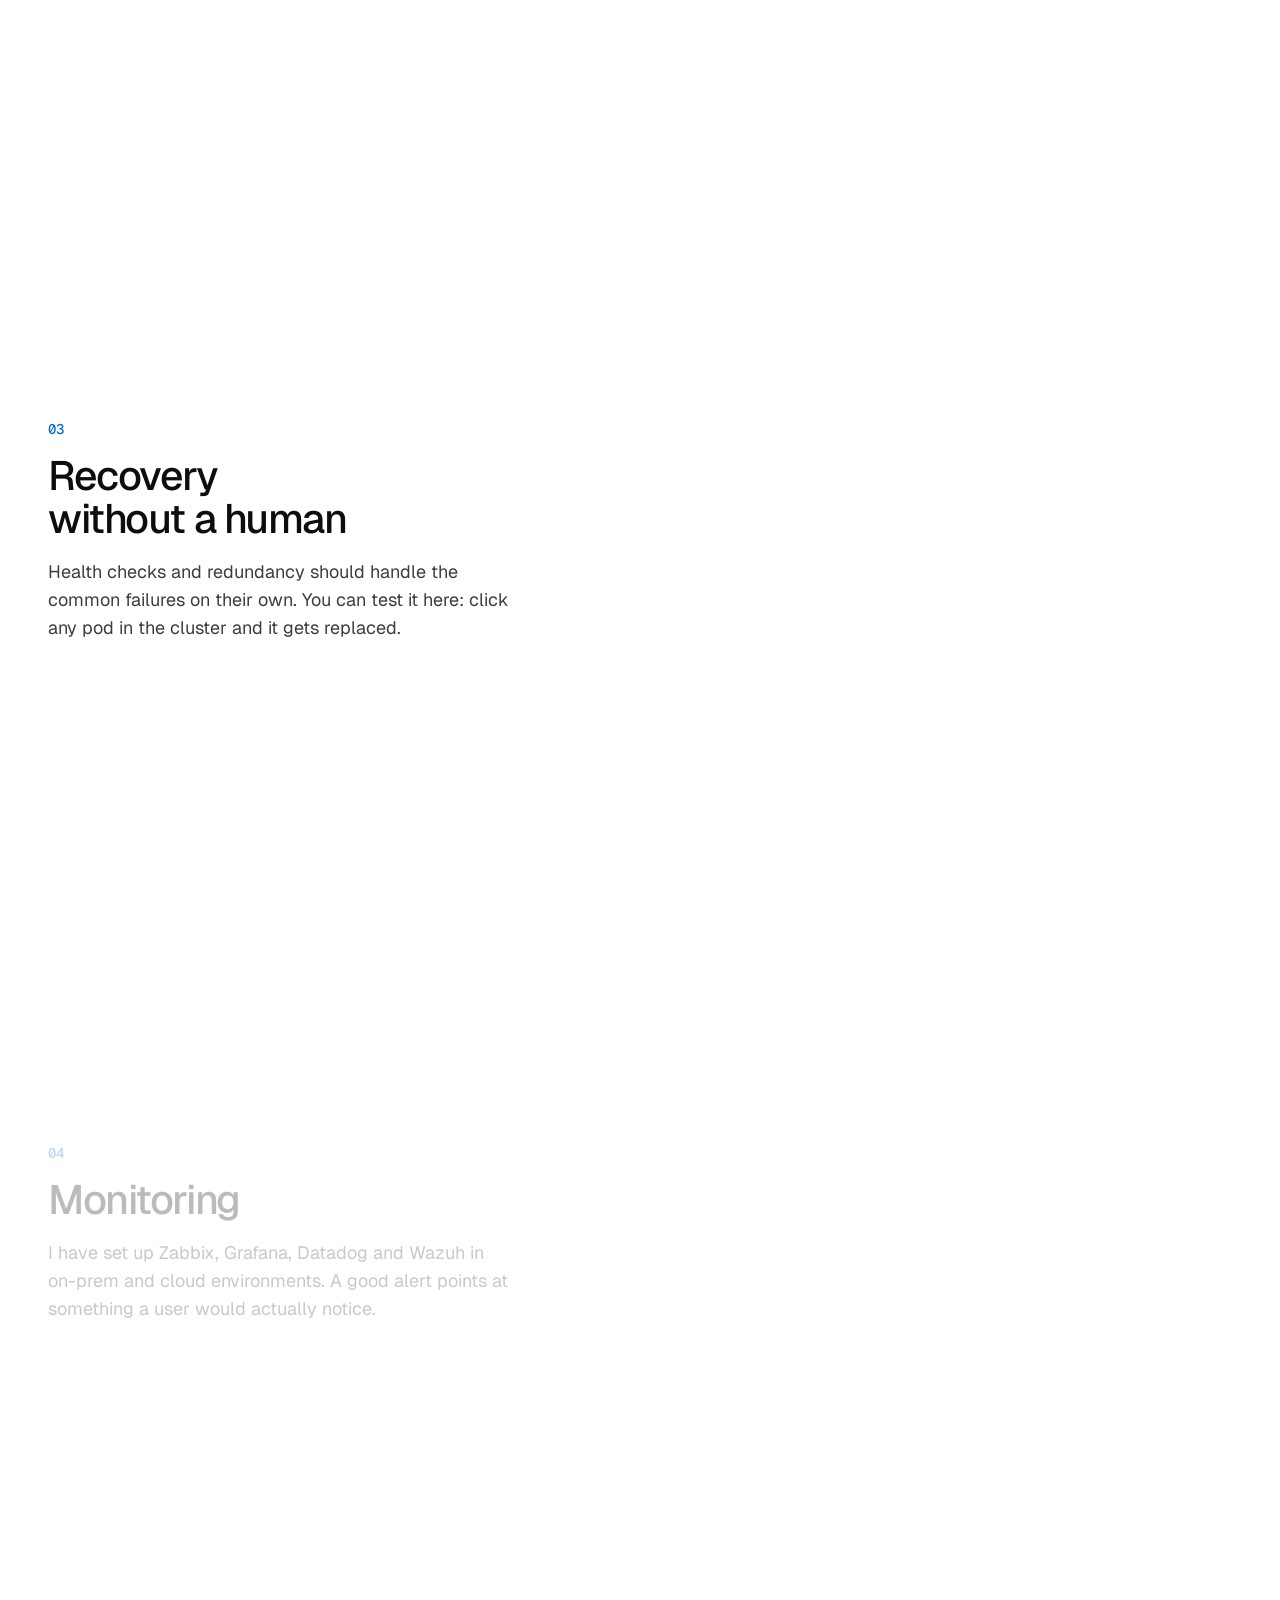
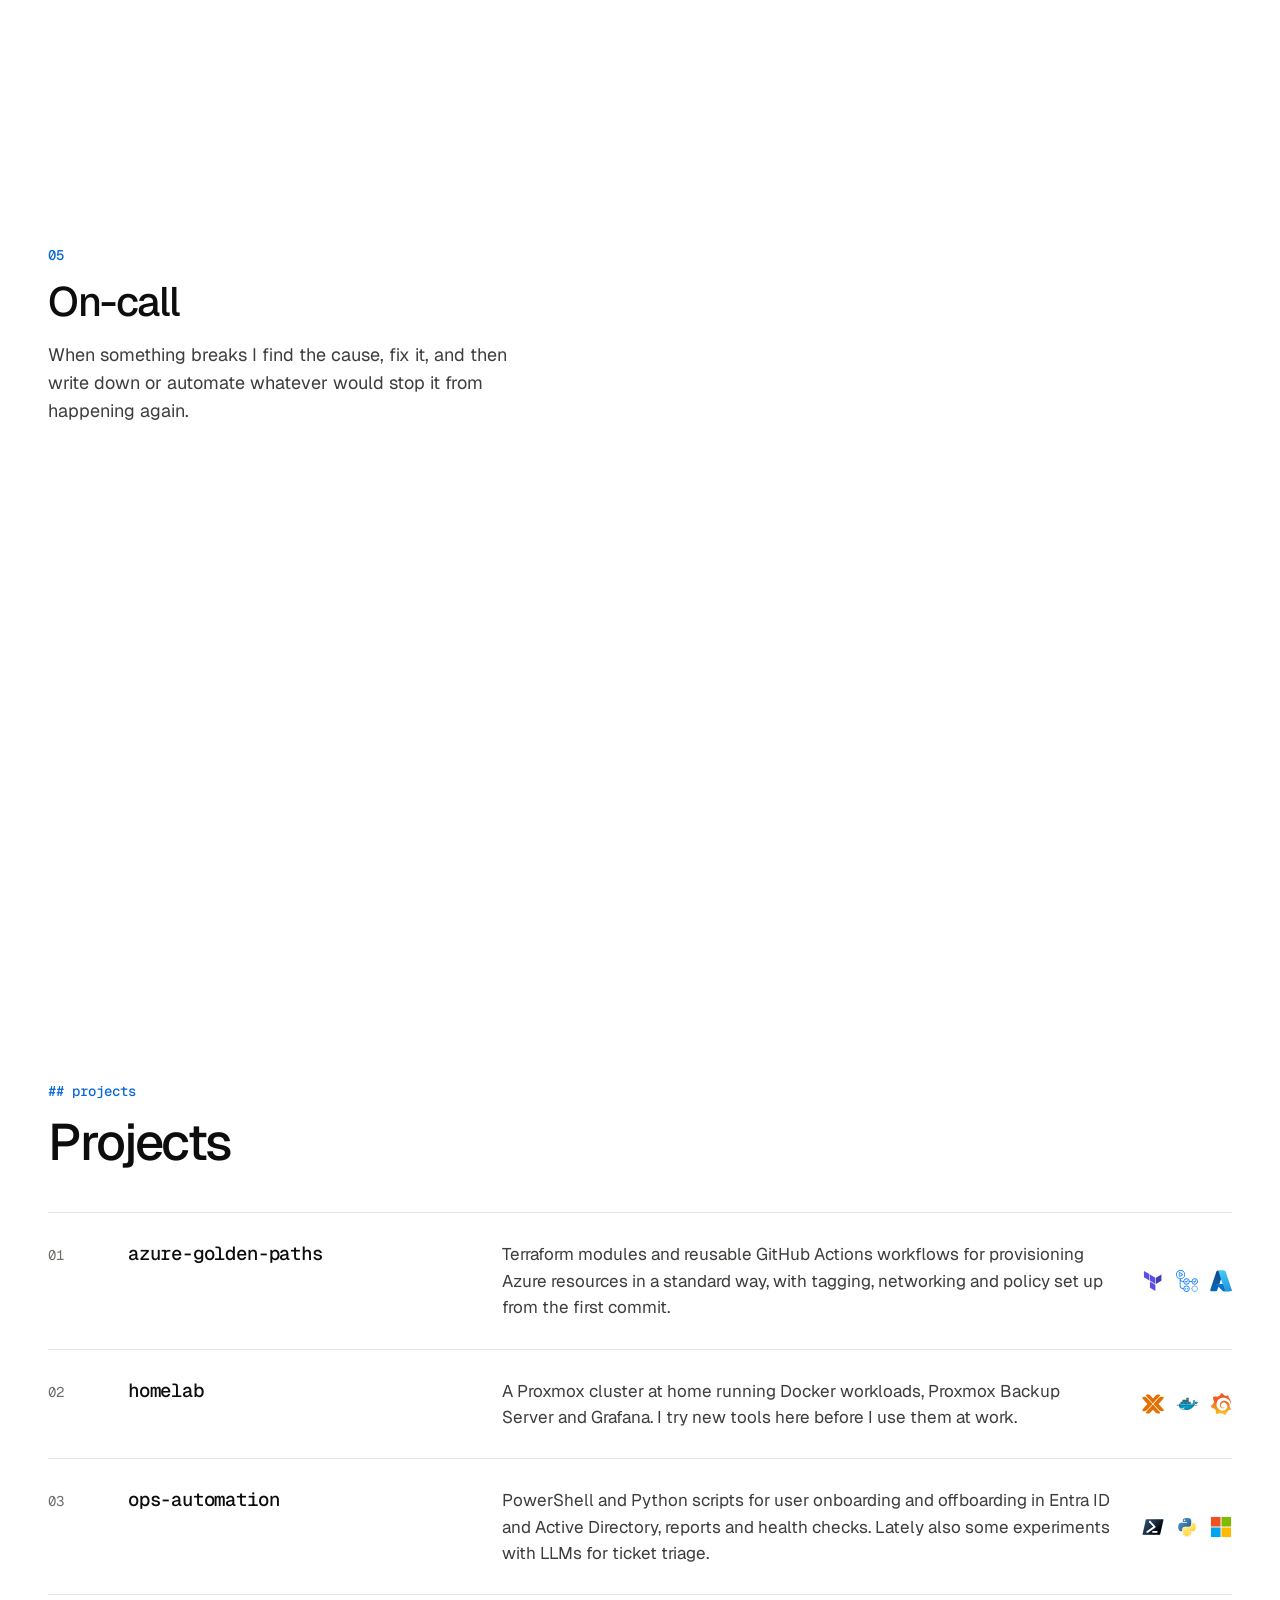
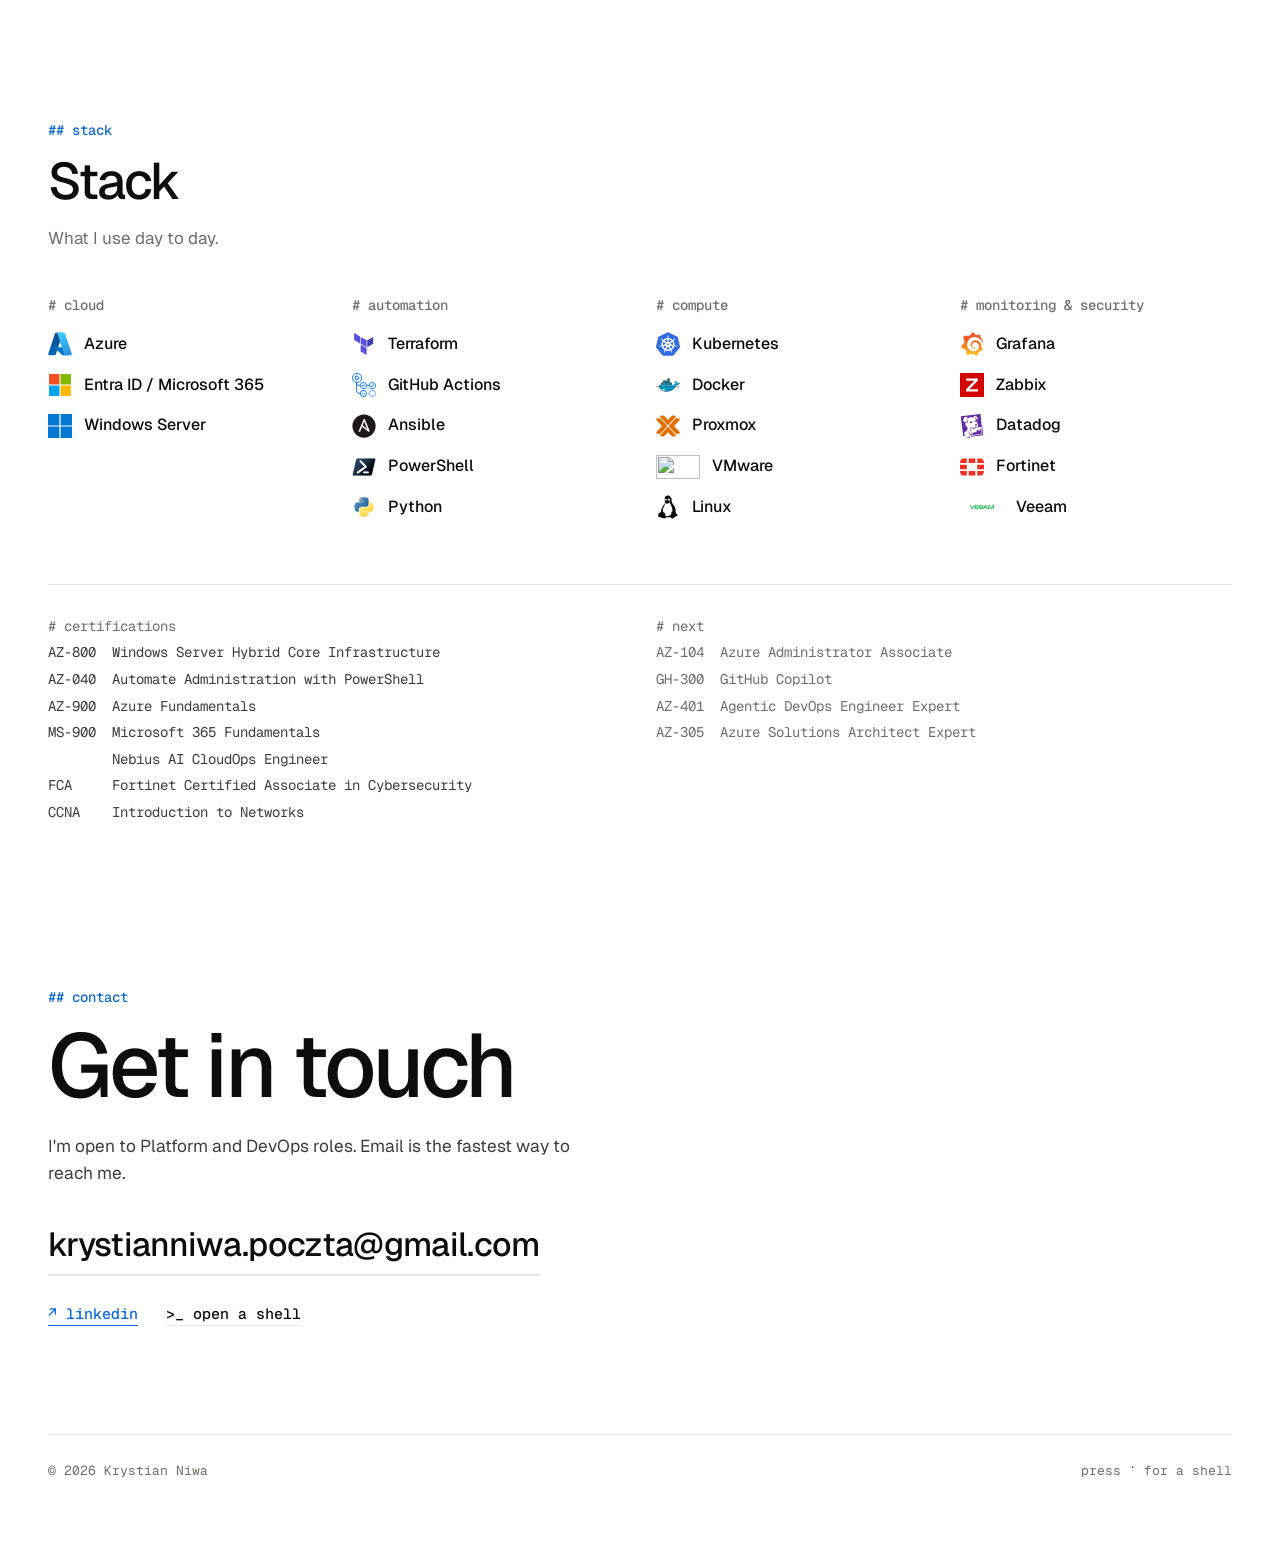
==== commit 30b07580: "Status line navigation, certification roadmap, languages - tmux-style status line after the hero: se" ====
--- a/index.html
+++ b/index.html
@@ -62,6 +62,7 @@
 <i>Shell</i>    pwsh, bash, python
 <i>Certs</i>    AZ-800, AZ-900, MS-900,
          Nebius AI CloudOps
+<i>Lang</i>     Polish, English, German
 
 <span class="sw"><u></u><u></u><u></u><u></u><u></u><u></u><u></u><u></u></span></pre>
           </div>
@@ -230,7 +231,8 @@
         </div>
       </div>
 
-<pre class="certs"><span class="c"># certifications</span>
+<div class="certs">
+<pre><span class="c"># certifications</span>
 AZ-800  Windows Server Hybrid Core Infrastructure
 AZ-040  Automate Administration with PowerShell
 AZ-900  Azure Fundamentals
@@ -238,6 +240,12 @@
         Nebius AI CloudOps Engineer
 FCA     Fortinet Certified Associate in Cybersecurity
 CCNA    Introduction to Networks</pre>
+<pre><span class="c"># next</span>
+AZ-104  Azure Administrator Associate
+GH-300  GitHub Copilot
+AZ-401  Agentic DevOps Engineer Expert
+AZ-305  Azure Solutions Architect Expert</pre>
+</div>
     </section>
 
     <section id="contact" class="wrap contact">
@@ -257,6 +265,20 @@
     <span>press <kbd>`</kbd> for a shell</span>
   </footer>
 
+  <!-- tmux-style status line: appears after the hero, doubles as navigation -->
+  <nav class="status" aria-label="Sections">
+    <span class="st-session">[kn]</span>
+    <span class="st-windows">
+      <a href="#top" data-win="top">0:home</a>
+      <a href="#pipeline" data-win="pipeline">1:pipeline</a>
+      <a href="#approach" data-win="approach">2:approach</a>
+      <a href="#work" data-win="work">3:projects</a>
+      <a href="#stack" data-win="stack">4:stack</a>
+      <a href="#contact" data-win="contact">5:contact</a>
+    </span>
+    <span class="st-right"><span class="st-open">open to platform / devops roles · </span><span data-clock>--:--</span> CET</span>
+  </nav>
+
   <div id="term" class="term" aria-hidden="true" role="dialog" aria-label="Interactive shell">
     <div class="term-bar"><span>visitor@krystian-niwa</span></div>
     <div class="term-out"></div>
--- a/assets/css/style.css
+++ b/assets/css/style.css
@@ -254,10 +254,28 @@
 .stack li img.wide { width: 44px; }
 .certs {
   margin-top: 64px; padding-top: 28px; border-top: 1px solid var(--line);
-  font: 400 14px/1.9 var(--mono); color: var(--fg2); white-space: pre-wrap;
-}
+  display: grid; grid-template-columns: repeat(2, minmax(0, 1fr)); gap: 32px;
+}
+.certs pre { font: 400 14px/1.9 var(--mono); color: var(--fg2); white-space: pre-wrap; }
 .certs .c { color: var(--muted); }
-.certs b { color: var(--fg); font-weight: 600; }
+.certs pre + pre { color: var(--muted); }
+
+/* ---------- tmux-style status line ---------- */
+body { padding-bottom: 30px; }
+.status {
+  position: fixed; left: 0; right: 0; bottom: 0; z-index: 30; height: 28px;
+  display: flex; align-items: center; gap: 14px; padding: 0 12px;
+  background: var(--fg); color: var(--bg); font: 400 12px var(--mono); white-space: nowrap;
+  transform: translateY(100%); transition: transform 0.25s ease;
+}
+.status.show { transform: none; }
+.st-session { font-weight: 600; color: var(--bg); background: var(--accent); margin-left: -12px; padding: 0 10px; height: 100%; display: flex; align-items: center; }
+.st-windows { display: flex; gap: 12px; overflow: hidden; }
+.st-windows a { opacity: 0.6; }
+.st-windows a:hover { opacity: 1; }
+.st-windows a.on { opacity: 1; font-weight: 600; }
+.st-windows a.on::after { content: "*"; }
+.st-right { margin-left: auto; opacity: 0.7; }
 
 /* ---------- contact ---------- */
 .contact { padding-top: clamp(120px, 18vh, 200px); padding-bottom: clamp(80px, 12vh, 140px); }
@@ -328,6 +346,9 @@
   .repos p, .tech { grid-column: 2; }
 }
 @media (max-width: 640px) {
+  .certs { grid-template-columns: minmax(0, 1fr); }
+  .st-windows a:not(.on) { display: none; }
+  .st-open { display: none; }
   .nav-links { gap: 14px; font-size: 13px; }
   .fetch-grid { grid-template-columns: minmax(0, 1fr); gap: 20px; }
   .ascii { font-size: 1.95vw; min-width: 0; min-height: 0; }
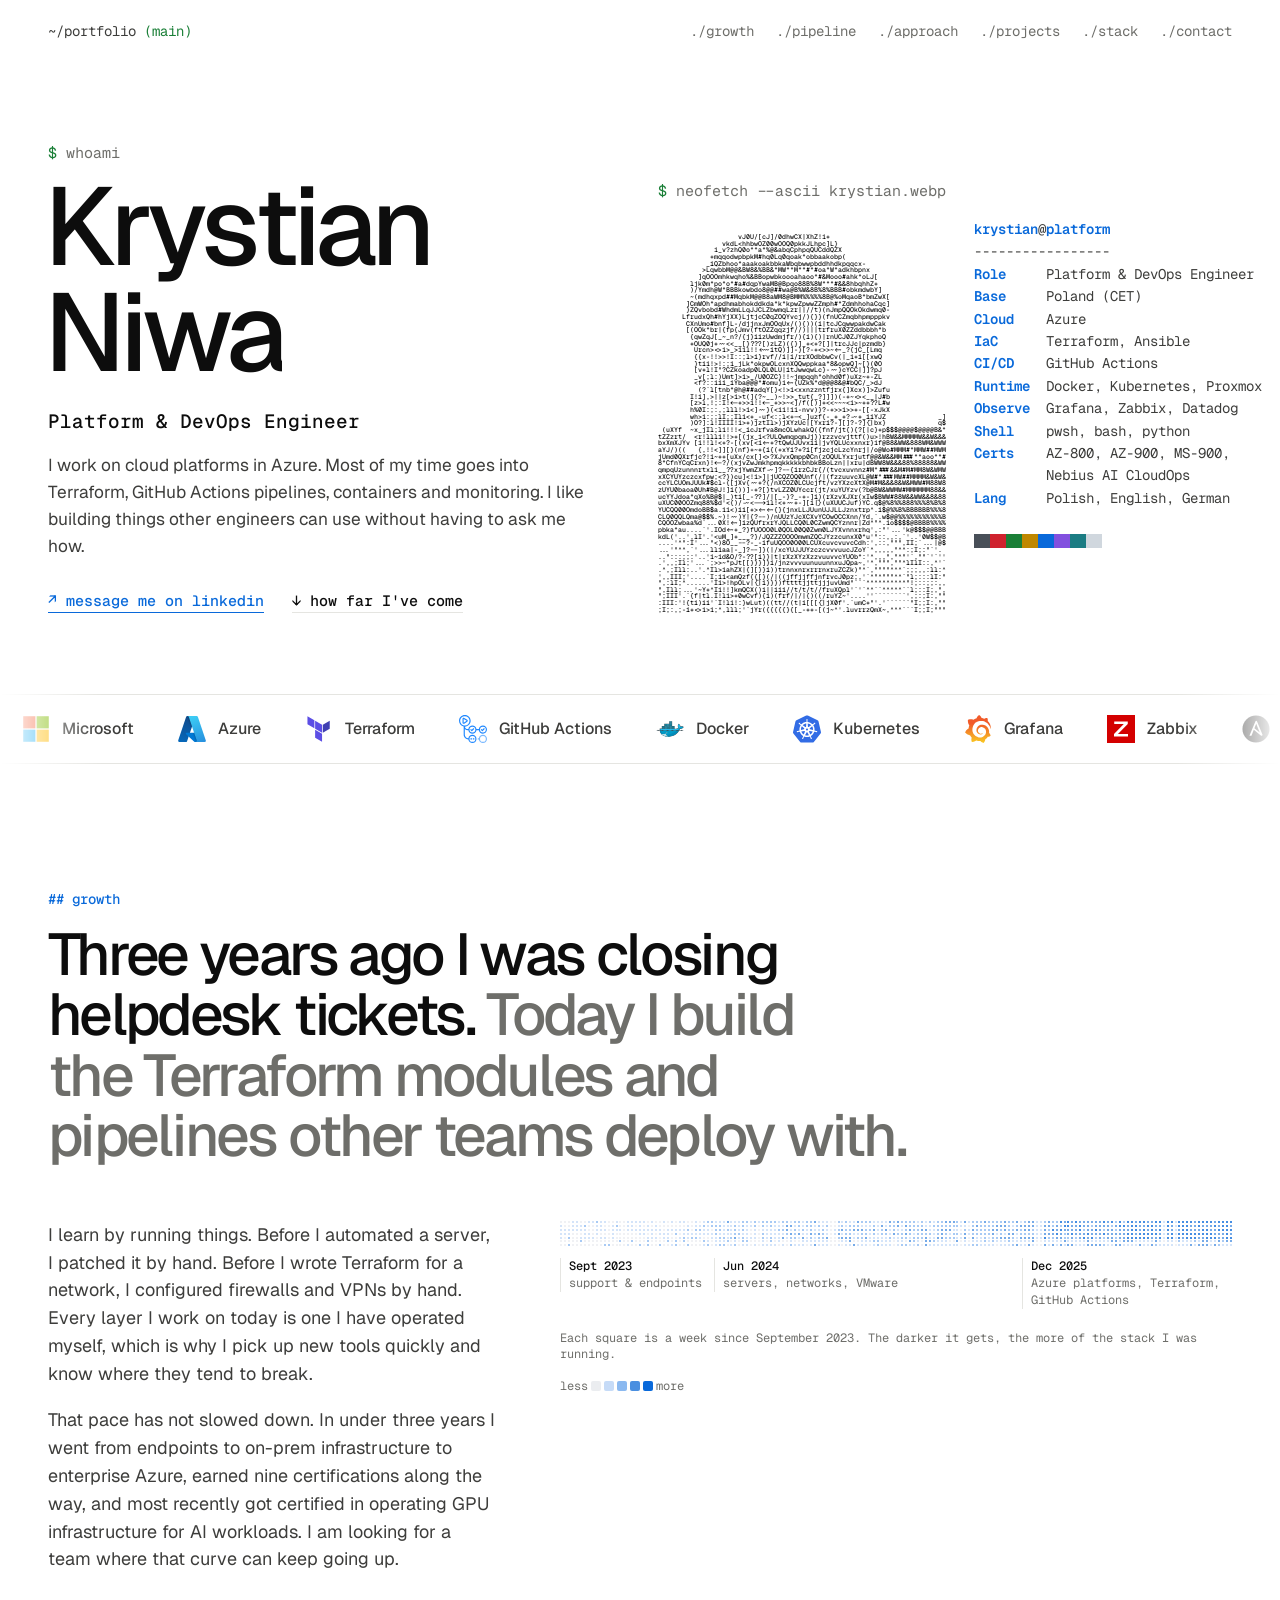
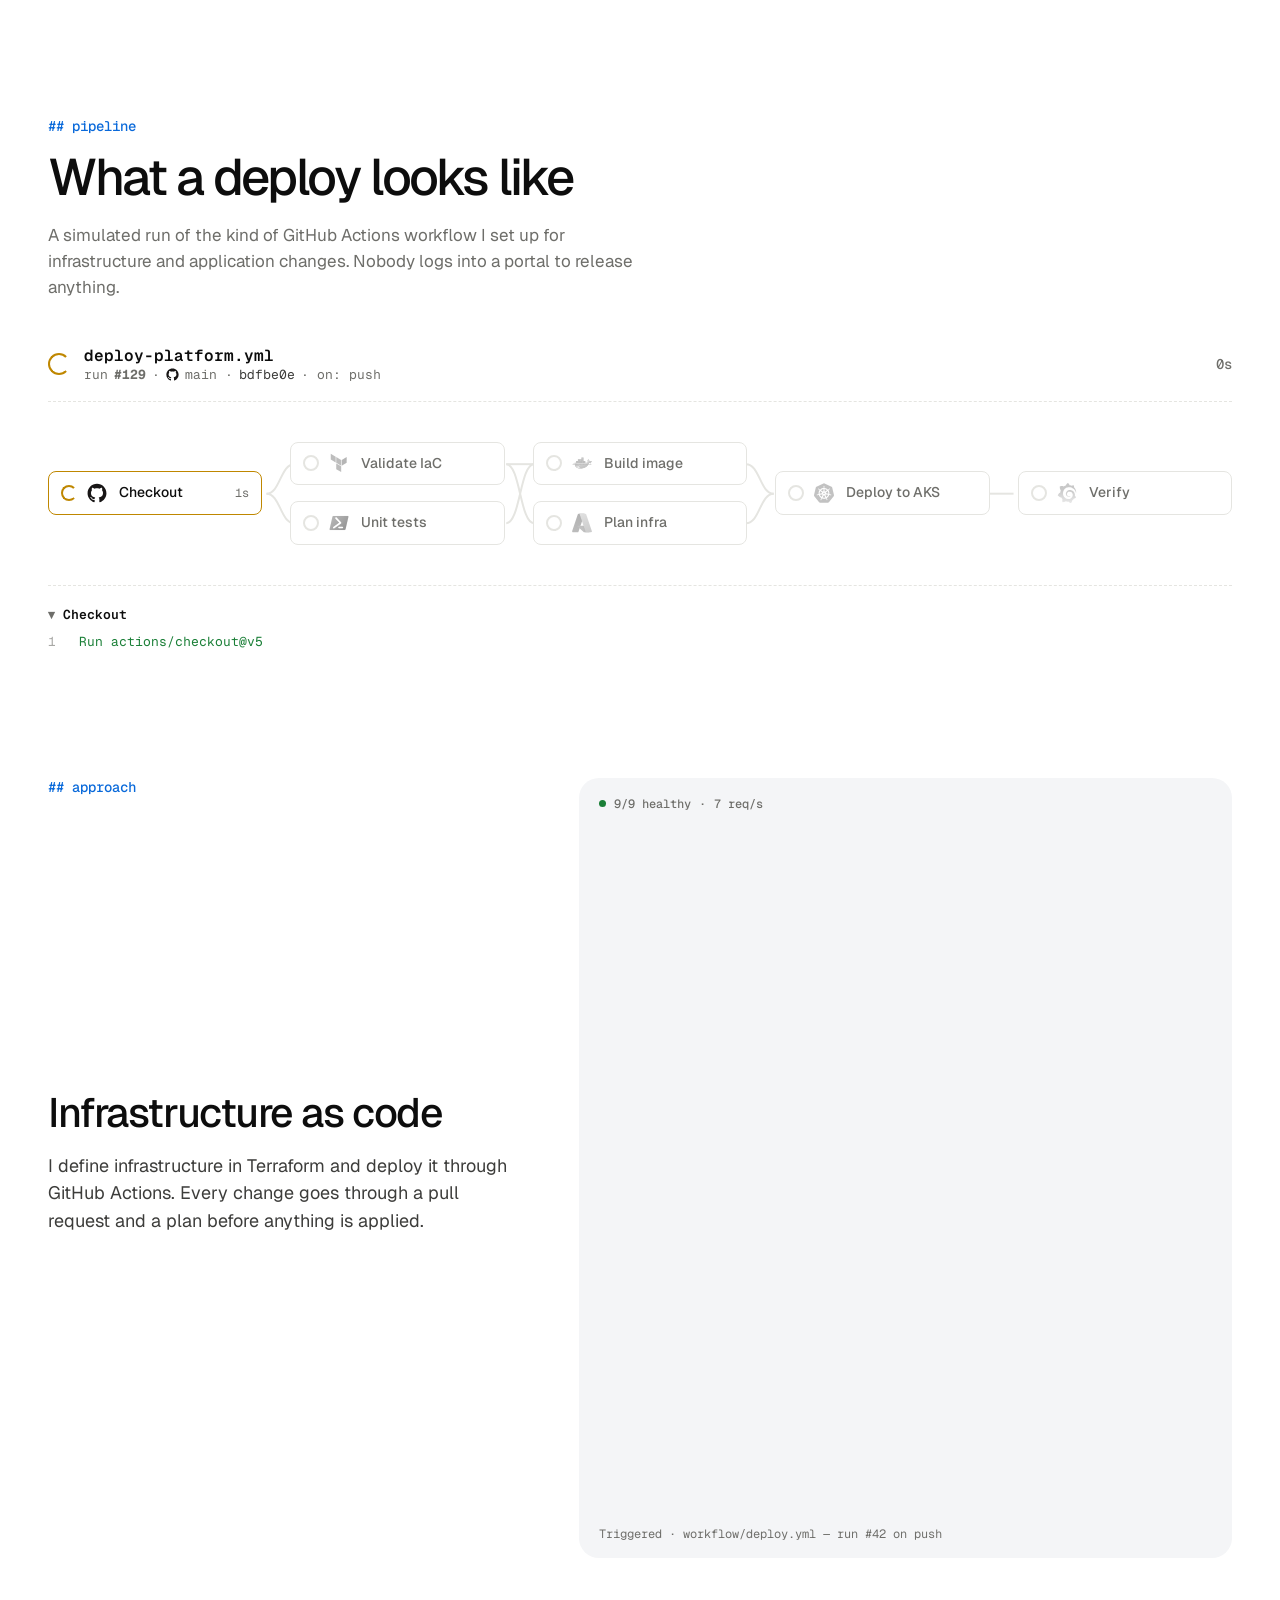
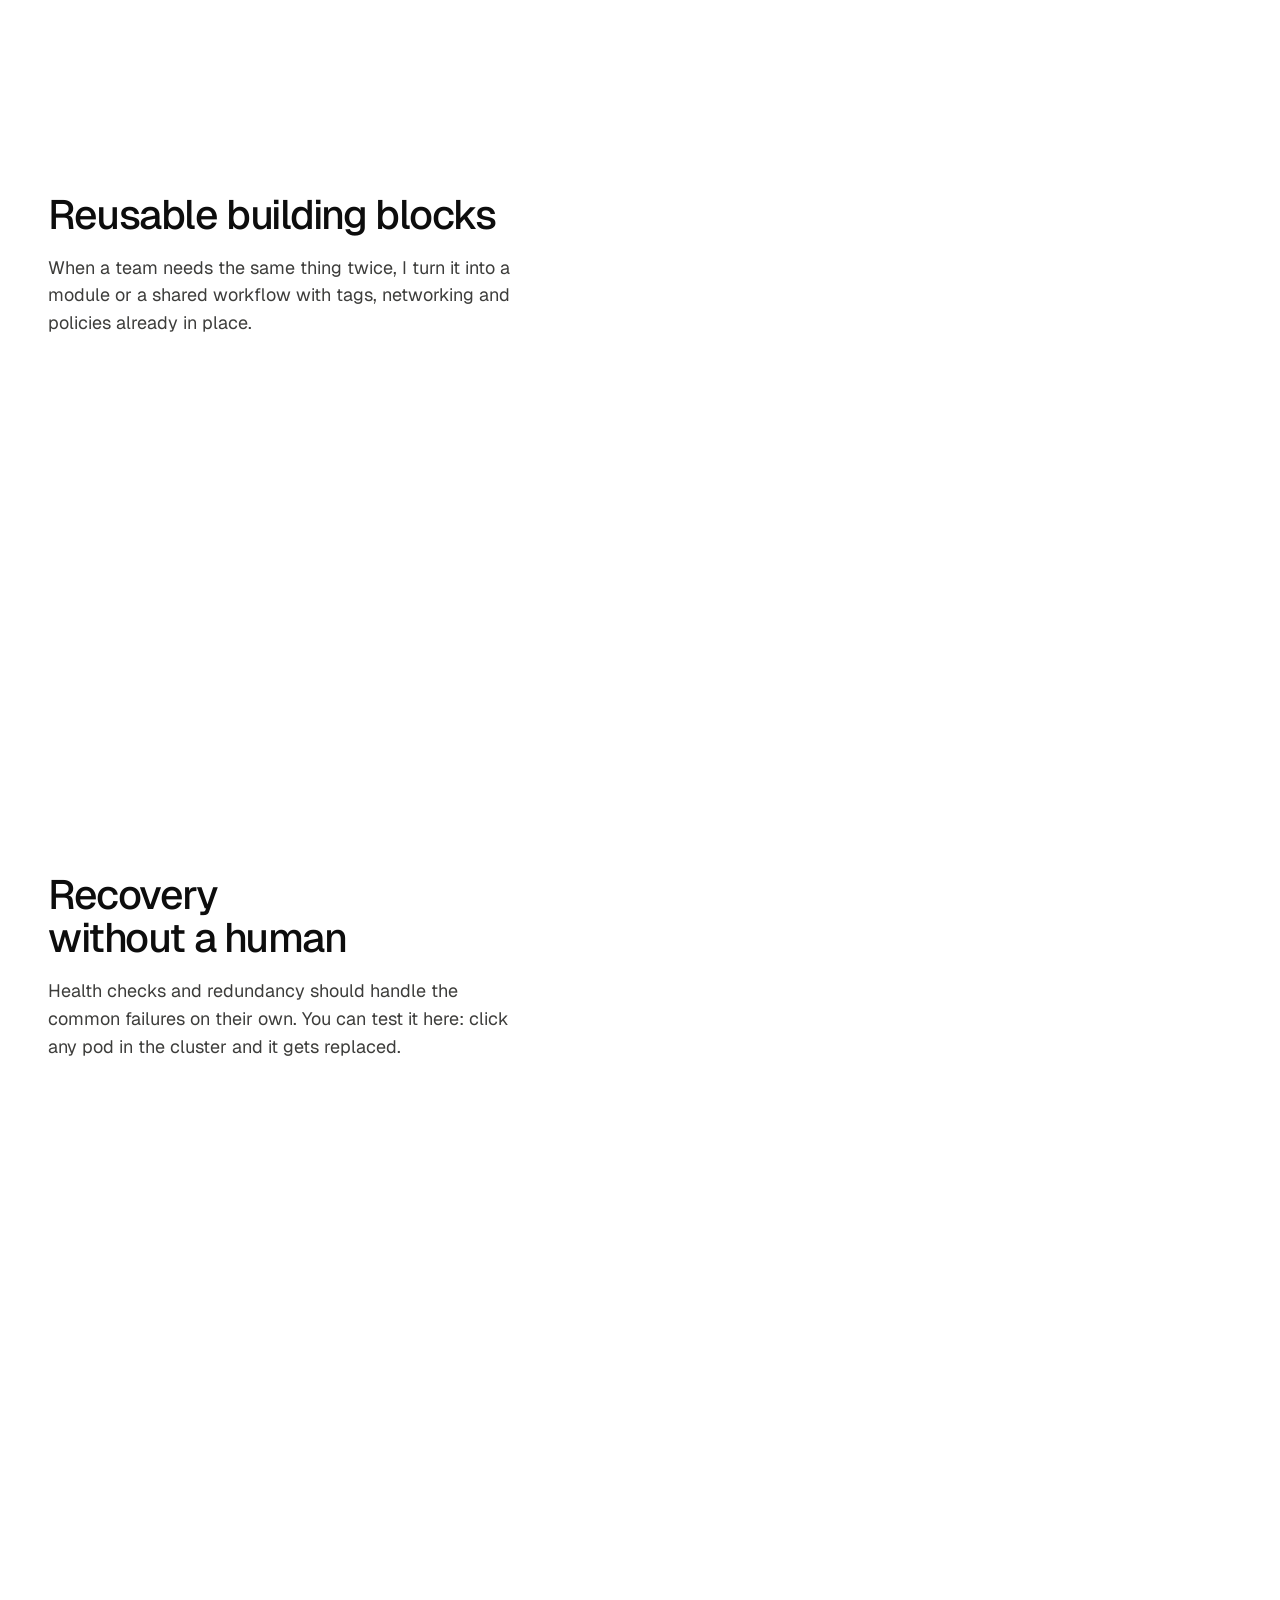
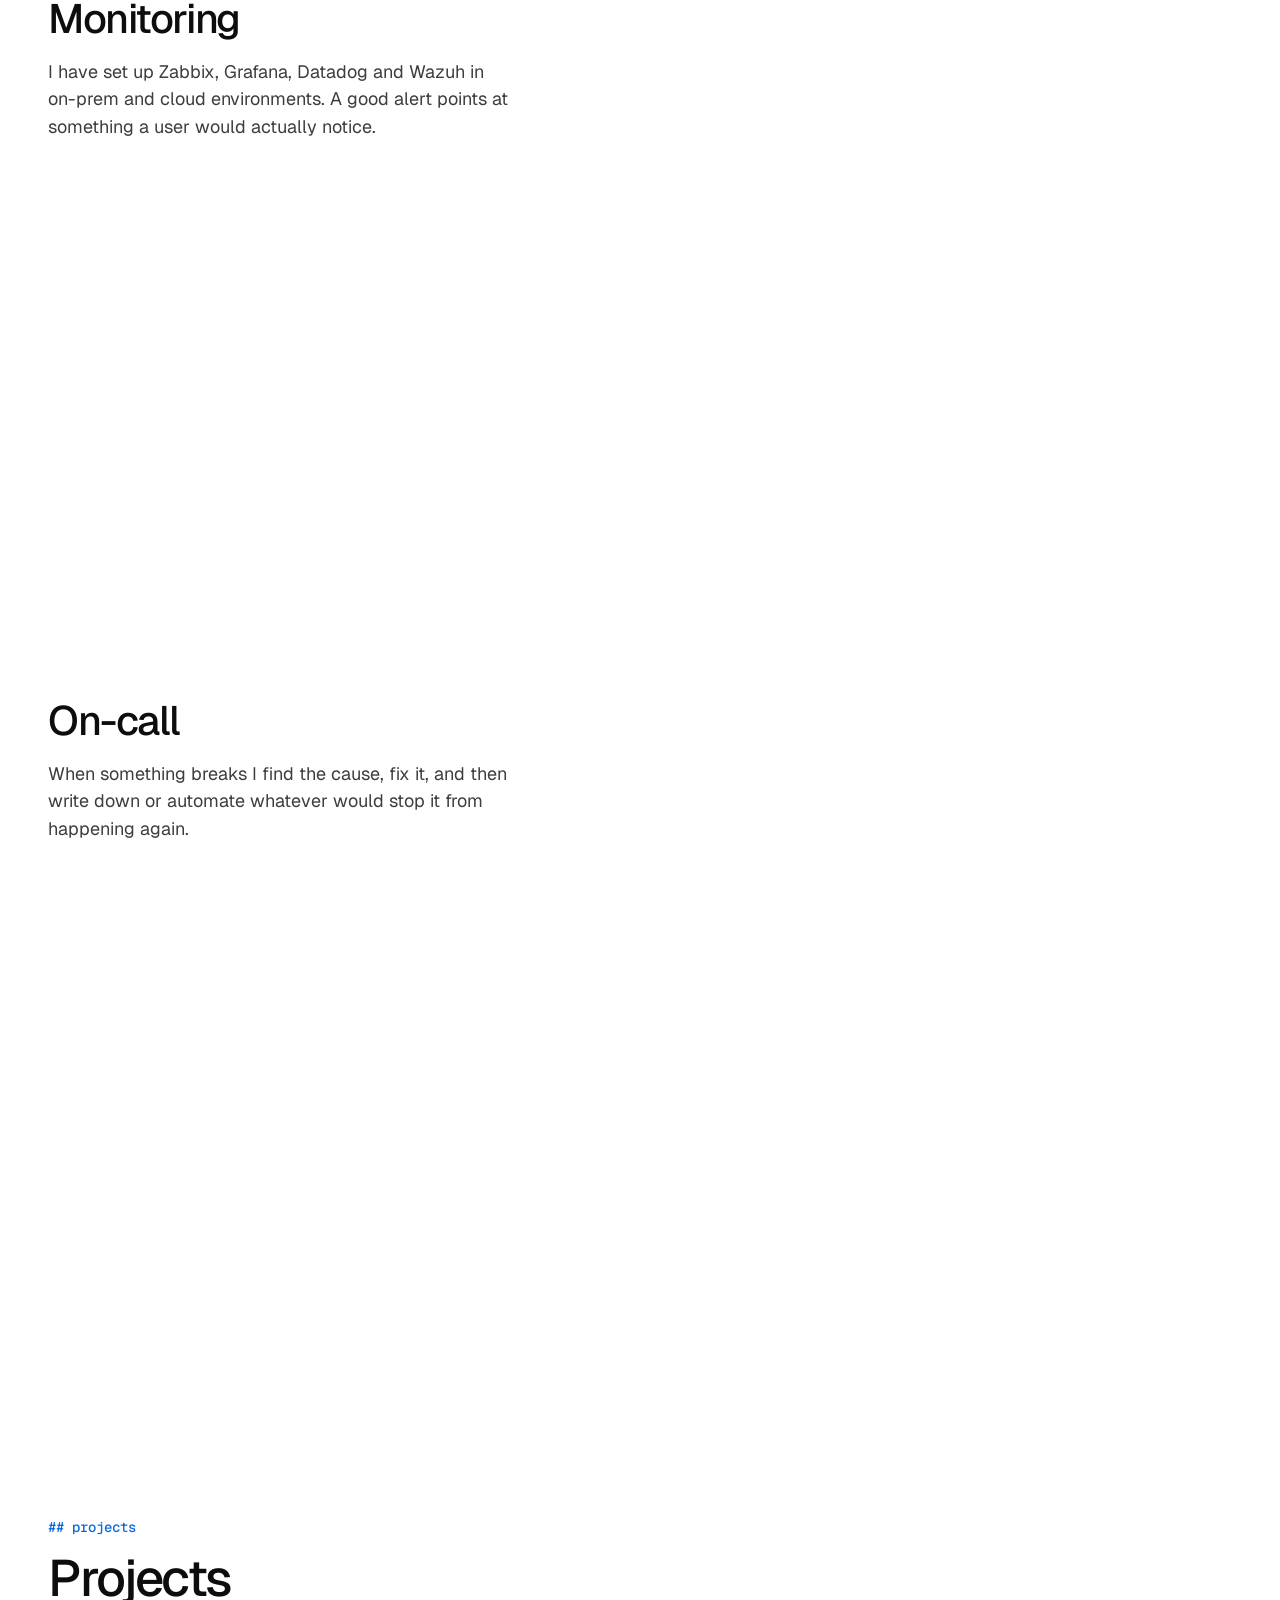
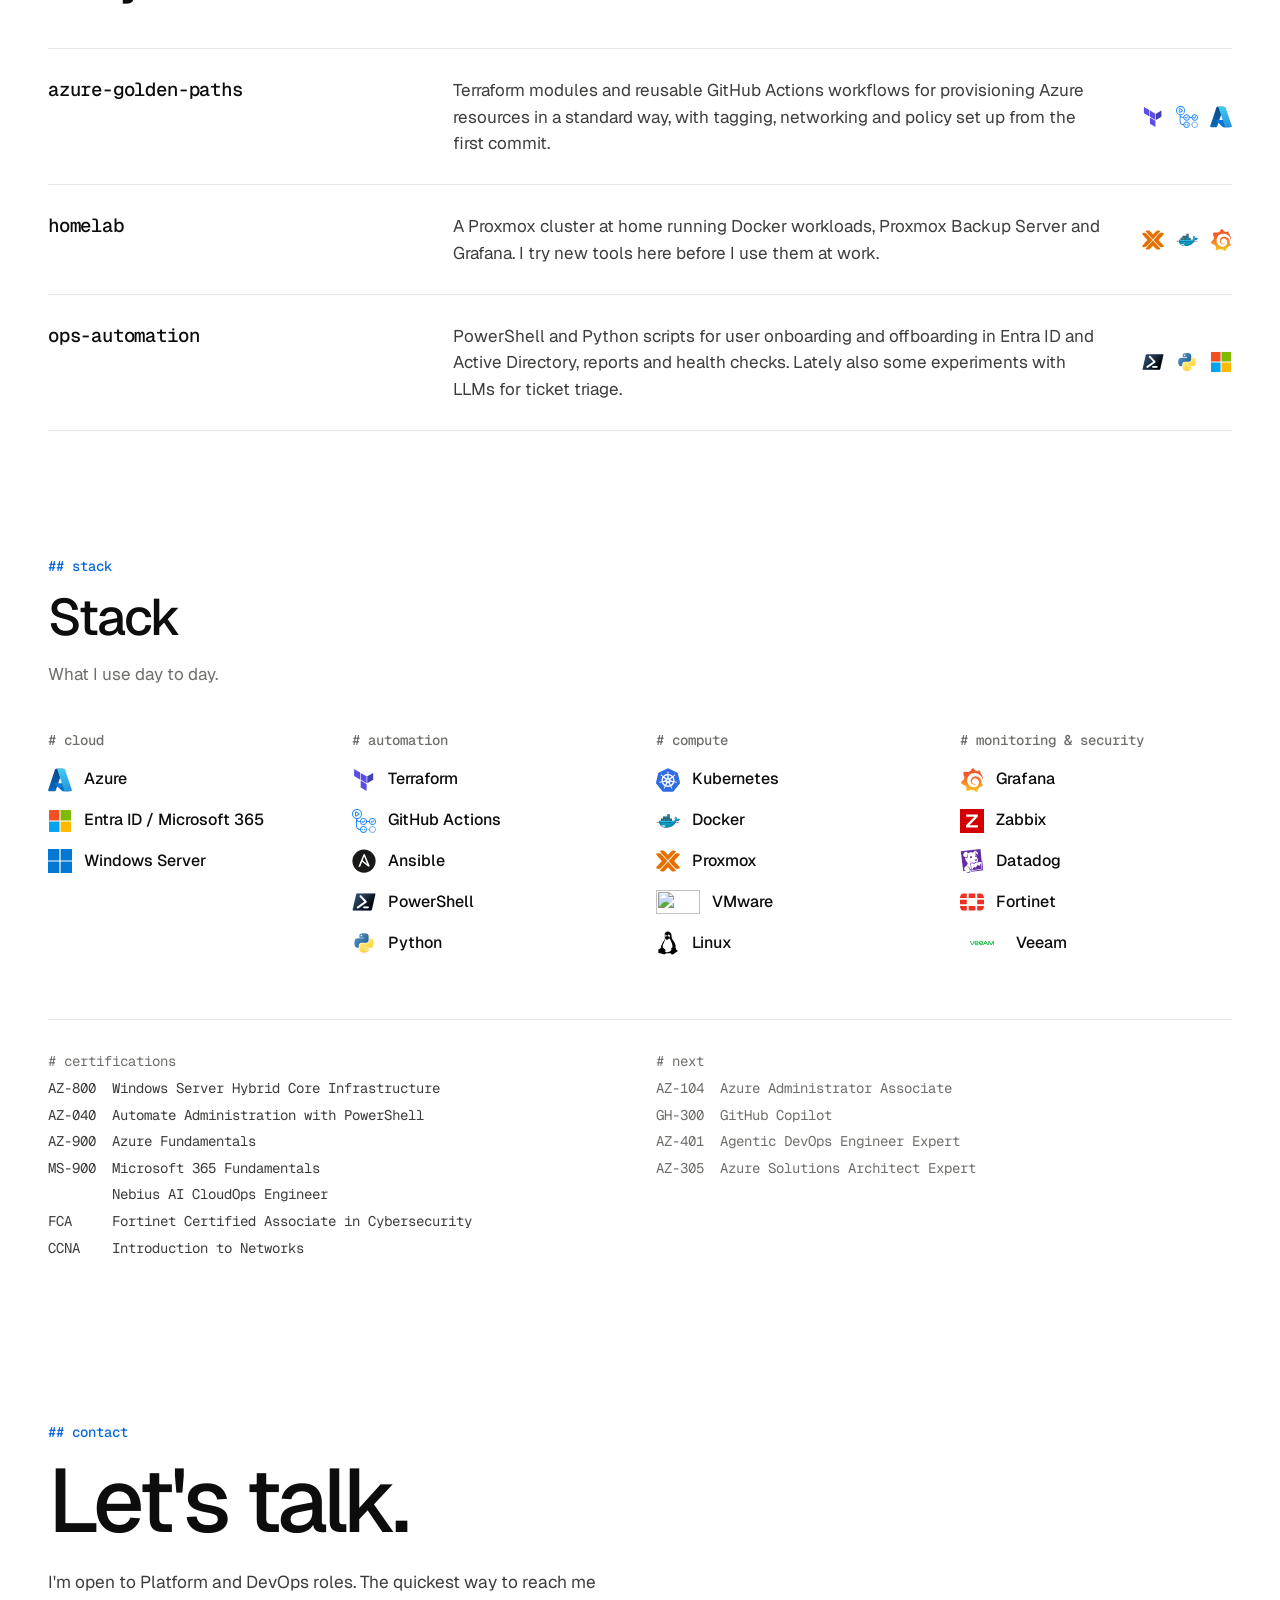
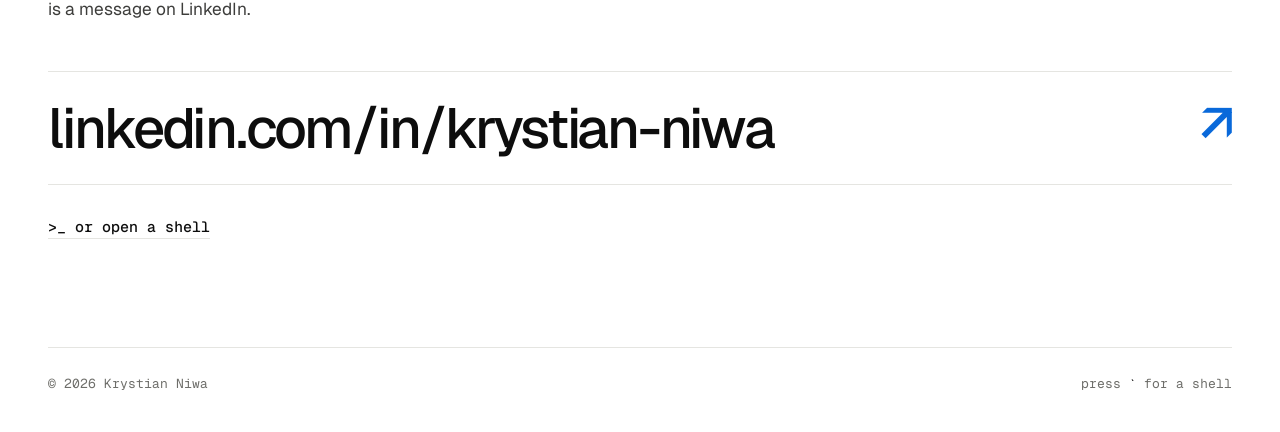
==== commit ae0ae207: "Growth section, LinkedIn-first contact, drop status line and numbering - New growth section: progres" ====
--- a/index.html
+++ b/index.html
@@ -23,6 +23,7 @@
       <nav class="topbar" aria-label="Sections">
         <span class="path">~/portfolio <span class="branch">(main)</span></span>
         <span class="nav-links">
+          <a href="#growth">./growth</a>
           <a href="#pipeline">./pipeline</a>
           <a href="#approach">./approach</a>
           <a href="#work">./projects</a>
@@ -38,8 +39,8 @@
           <p class="role">Platform &amp; DevOps Engineer</p>
           <p class="lead">I work on cloud platforms in Azure. Most of my time goes into Terraform, GitHub Actions pipelines, containers and monitoring. I like building things other engineers can use without having to ask me how.</p>
           <p class="cta">
-            <a href="#contact">→ get in touch</a>
-            <a href="https://www.linkedin.com/in/krystian-niwa/" target="_blank" rel="noopener">↗ linkedin</a>
+            <a href="https://www.linkedin.com/in/krystian-niwa/" target="_blank" rel="noopener">↗ message me on linkedin</a>
+            <a href="#growth">↓ how far I've come</a>
           </p>
         </div>
 
@@ -91,6 +92,27 @@
       </div>
     </section>
 
+    <section id="growth" class="wrap section growth">
+      <div class="growth-head reveal">
+        <p class="label">## growth</p>
+        <h2>Three years ago I was closing helpdesk tickets. <span>Today I build the Terraform modules and pipelines other teams deploy with.</span></h2>
+      </div>
+      <div class="growth-body">
+        <div class="growth-text reveal">
+          <p>I learn by running things. Before I automated a server, I patched it by hand. Before I wrote Terraform for a network, I configured firewalls and VPNs by hand. Every layer I work on today is one I have operated myself, which is why I pick up new tools quickly and know where they tend to break.</p>
+          <p>That pace has not slowed down. In under three years I went from endpoints to on-prem infrastructure to enterprise Azure, earned nine certifications along the way, and most recently got certified in operating GPU infrastructure for AI workloads. I am looking for a team where that curve can keep going up.</p>
+        </div>
+        <figure class="contrib reveal" aria-label="Illustration: how much of the stack I was running, week by week, since 2023">
+          <div class="contrib-grid" data-contrib></div>
+          <div class="contrib-axis" data-contrib-axis></div>
+          <figcaption>
+            <span>Each square is a week since September 2023. The darker it gets, the more of the stack I was running.</span>
+            <span class="legend" aria-hidden="true">less <i></i><i></i><i></i><i></i><i></i> more</span>
+          </figcaption>
+        </figure>
+      </div>
+    </section>
+
     <section id="pipeline" class="wrap section">
       <div class="section-head">
         <p class="label">## pipeline</p>
@@ -116,10 +138,6 @@
       </div>
     </section>
 
-    <section class="wrap statement">
-      <p>I started with on-prem infrastructure: servers, networks, VMware and backups. <span>I moved to Azure from there, and I still think about the person who will have to operate whatever I build.</span></p>
-    </section>
-
     <section id="approach" class="wrap story">
       <div class="card story-card">
         <canvas id="story-canvas" aria-label="Live simulation of a cloud platform: commits go through CI, get deployed to Kubernetes and are monitored."></canvas>
@@ -130,27 +148,22 @@
       <div class="steps">
         <p class="label">## approach</p>
         <article class="step" data-zones="git,ci">
-          <p class="num">01</p>
           <h2>Infrastructure as code</h2>
           <p>I define infrastructure in Terraform and deploy it through GitHub Actions. Every change goes through a pull request and a plan before anything is applied.</p>
         </article>
         <article class="step" data-zones="registry">
-          <p class="num">02</p>
           <h2>Reusable building blocks</h2>
           <p>When a team needs the same thing twice, I turn it into a module or a shared workflow with tags, networking and policies already in place.</p>
         </article>
         <article class="step" data-zones="cluster">
-          <p class="num">03</p>
           <h2>Recovery without a human</h2>
           <p>Health checks and redundancy should handle the common failures on their own. You can test it here: click any pod in the cluster and it gets replaced.</p>
         </article>
         <article class="step" data-zones="observe">
-          <p class="num">04</p>
           <h2>Monitoring</h2>
           <p>I have set up Zabbix, Grafana, Datadog and Wazuh in on-prem and cloud environments. A good alert points at something a user would actually notice.</p>
         </article>
         <article class="step" data-zones="pager">
-          <p class="num">05</p>
           <h2>On-call</h2>
           <p>When something breaks I find the cause, fix it, and then write down or automate whatever would stop it from happening again.</p>
         </article>
@@ -164,19 +177,16 @@
       </div>
       <ol class="repos">
         <li>
-          <span class="idx">01</span>
           <h3>azure-golden-paths</h3>
           <p>Terraform modules and reusable GitHub Actions workflows for provisioning Azure resources in a standard way, with tagging, networking and policy set up from the first commit.</p>
           <span class="tech"><img src="assets/logos/terraform.svg" alt="Terraform"><img src="assets/logos/githubactions.svg" alt="GitHub Actions"><img src="assets/logos/azure.svg" alt="Azure"></span>
         </li>
         <li>
-          <span class="idx">02</span>
           <h3>homelab</h3>
           <p>A Proxmox cluster at home running Docker workloads, Proxmox Backup Server and Grafana. I try new tools here before I use them at work.</p>
           <span class="tech"><img src="assets/logos/proxmox.svg" alt="Proxmox"><img src="assets/logos/docker.svg" alt="Docker"><img src="assets/logos/grafana.svg" alt="Grafana"></span>
         </li>
         <li>
-          <span class="idx">03</span>
           <h3>ops-automation</h3>
           <p>PowerShell and Python scripts for user onboarding and offboarding in Entra ID and Active Directory, reports and health checks. Lately also some experiments with LLMs for ticket triage.</p>
           <span class="tech"><img src="assets/logos/powershell.svg" alt="PowerShell"><img src="assets/logos/python.svg" alt="Python"><img src="assets/logos/microsoft.svg" alt="Microsoft"></span>
@@ -250,12 +260,13 @@
 
     <section id="contact" class="wrap contact">
       <p class="label">## contact</p>
-      <h2>Get in touch</h2>
-      <p class="lead">I'm open to Platform and DevOps roles. Email is the fastest way to reach me.</p>
-      <a class="mail" href="mailto:krystianniwa.poczta@gmail.com">krystianniwa.poczta@gmail.com</a>
+      <h2 class="reveal">Let's talk.</h2>
+      <p class="lead reveal">I'm open to Platform and DevOps roles. The quickest way to reach me is a message on LinkedIn.</p>
+      <a class="big-link reveal" href="https://www.linkedin.com/in/krystian-niwa/" target="_blank" rel="noopener">
+        <span>linkedin.com/in/krystian-niwa</span><i aria-hidden="true">↗</i>
+      </a>
       <p class="cta">
-        <a href="https://www.linkedin.com/in/krystian-niwa/" target="_blank" rel="noopener">↗ linkedin</a>
-        <button type="button" data-open-term>&gt;_ open a shell</button>
+        <button type="button" data-open-term>&gt;_ or open a shell</button>
       </p>
     </section>
   </main>
@@ -265,19 +276,6 @@
     <span>press <kbd>`</kbd> for a shell</span>
   </footer>
 
-  <!-- tmux-style status line: appears after the hero, doubles as navigation -->
-  <nav class="status" aria-label="Sections">
-    <span class="st-session">[kn]</span>
-    <span class="st-windows">
-      <a href="#top" data-win="top">0:home</a>
-      <a href="#pipeline" data-win="pipeline">1:pipeline</a>
-      <a href="#approach" data-win="approach">2:approach</a>
-      <a href="#work" data-win="work">3:projects</a>
-      <a href="#stack" data-win="stack">4:stack</a>
-      <a href="#contact" data-win="contact">5:contact</a>
-    </span>
-    <span class="st-right"><span class="st-open">open to platform / devops roles · </span><span data-clock>--:--</span> CET</span>
-  </nav>
 
   <div id="term" class="term" aria-hidden="true" role="dialog" aria-label="Interactive shell">
     <div class="term-bar"><span>visitor@krystian-niwa</span></div>
--- a/assets/css/style.css
+++ b/assets/css/style.css
@@ -9,6 +9,7 @@
   --ok: #1a7f37;
   --term: #0d1117;
   --term-line: #21262d;
+  --lv0: #ebedf0; --lv1: #c6dbf7; --lv2: #8bb9f0; --lv3: #4a8fe0; --lv4: #0969da;
 
   /* simulation palette (read by JS) */
   --sim-bg: #f4f5f7;
@@ -40,6 +41,7 @@
     --card: #141518;
     --accent: #4493f8;
     --ok: #3fb950;
+    --lv0: #1a1c20; --lv1: #102a4c; --lv2: #1b4b8a; --lv3: #2f6fc4; --lv4: #4493f8;
 
     --sim-bg: #141518;
     --sim-zone: #1b1c20;
@@ -107,6 +109,9 @@
   align-items: end; padding-top: clamp(40px, 9vh, 112px);
 }
 .cmd { font: 400 15px var(--mono); color: var(--muted); margin: 0 0 14px; }
+h1 .word { display: inline-block; overflow: hidden; vertical-align: top; padding-bottom: 0.06em; }
+h1 .ch { display: inline-block; animation: ch-in 0.9s cubic-bezier(0.2, 0.8, 0.2, 1) both; animation-delay: calc(0.05s + var(--i) * 0.035s); }
+@keyframes ch-in { from { transform: translateY(105%); } }
 h1 {
   font-size: clamp(56px, 8.6vw, 140px);
   line-height: 0.9;
@@ -203,10 +208,41 @@
 .gha-log li::before { content: counter(ln); display: inline-block; width: 2.4em; color: var(--muted); opacity: 0.6; }
 .gha-log li:last-child { color: var(--ok); }
 
-/* ---------- statement ---------- */
-.statement { padding-top: clamp(110px, 16vh, 180px); padding-bottom: clamp(32px, 6vh, 64px); }
-.statement p { font-size: clamp(28px, 3.6vw, 52px); line-height: 1.12; letter-spacing: -0.035em; font-weight: 500; margin: 0; max-width: 22em; text-wrap: balance; }
-.statement span { color: var(--muted); }
+
+/* ---------- growth ---------- */
+.growth-head h2 { font-size: clamp(34px, 4.6vw, 72px); line-height: 1.02; letter-spacing: -0.045em; font-weight: 500; margin: 0; max-width: 17em; }
+.growth-head h2 span { color: var(--muted); }
+.growth-body { display: grid; grid-template-columns: minmax(0, 0.8fr) minmax(0, 1.2fr); gap: 40px 64px; margin-top: 56px; align-items: start; }
+.growth-text p { color: var(--fg2); margin: 0 0 18px; font-size: 18px; max-width: 32em; }
+.contrib { margin: 0; }
+.contrib-grid {
+  display: grid; grid-auto-flow: column; grid-template-rows: repeat(7, 1fr);
+  grid-template-columns: repeat(var(--weeks), minmax(0, 1fr)); gap: 2px;
+}
+.contrib-grid i { aspect-ratio: 1; border-radius: 1.5px; background: var(--lv0); }
+.contrib-grid i[data-l="1"] { background: var(--lv1); }
+.contrib-grid i[data-l="2"] { background: var(--lv2); }
+.contrib-grid i[data-l="3"] { background: var(--lv3); }
+.contrib-grid i[data-l="4"] { background: var(--lv4); }
+.contrib-grid:not(.on) i { opacity: 0; }
+.contrib-grid.on i { animation: cell-in 0.5s both; animation-delay: calc(var(--w) * 9ms); }
+@keyframes cell-in { from { opacity: 0; transform: scale(0.4); } }
+.contrib-axis { position: relative; height: 54px; margin-top: 12px; font: 400 12px/1.4 var(--mono); color: var(--muted); }
+.contrib-axis span { position: absolute; left: var(--x); top: 0; padding-left: 8px; border-left: 1px solid var(--line); max-width: 30%; }
+.contrib-axis b { display: block; color: var(--fg); font-weight: 500; }
+.contrib figcaption { display: flex; justify-content: space-between; gap: 16px; flex-wrap: wrap; margin-top: 18px; font: 400 12px var(--mono); color: var(--muted); }
+.legend { display: inline-flex; align-items: center; gap: 3px; }
+.legend i { width: 10px; height: 10px; border-radius: 2px; background: var(--lv0); }
+.legend i:nth-child(2) { background: var(--lv1); } .legend i:nth-child(3) { background: var(--lv2); }
+.legend i:nth-child(4) { background: var(--lv3); } .legend i:nth-child(5) { background: var(--lv4); }
+
+/* scroll-driven reveals (progressive enhancement) */
+@supports (animation-timeline: view()) {
+  .reveal, .section-head, .repos li, .stack > div, .gha, .certs > pre {
+    animation: rise linear both; animation-timeline: view(); animation-range: entry 5% entry 45%;
+  }
+  @keyframes rise { from { opacity: 0; transform: translateY(40px); } }
+}
 
 /* ---------- story (sticky simulation + steps) ---------- */
 .card { position: relative; background: var(--card); border-radius: 20px; overflow: hidden; }
@@ -223,7 +259,6 @@
 .steps { grid-column: 1; grid-row: 1; padding: 0 0 30vh; }
 .step { min-height: 78vh; display: flex; flex-direction: column; justify-content: center; opacity: 0.28; transition: opacity 0.4s; }
 .step.on { opacity: 1; }
-.step .num { font: 500 14px var(--mono); color: var(--accent); margin: 0 0 16px; }
 .step h2 { font-size: clamp(30px, 3.2vw, 46px); line-height: 1.05; letter-spacing: -0.035em; font-weight: 500; margin: 0 0 18px; }
 .step p { color: var(--fg2); margin: 0; font-size: 18px; max-width: 30em; }
 .event {
@@ -236,10 +271,9 @@
 /* ---------- work: plain repo rows ---------- */
 .repos { list-style: none; margin: 0; padding: 0; border-top: 1px solid var(--line); }
 .repos li {
-  display: grid; grid-template-columns: 48px minmax(0, 0.9fr) minmax(0, 1.6fr) auto; gap: 8px 32px; align-items: baseline;
+  display: grid; grid-template-columns: minmax(0, 0.9fr) minmax(0, 1.6fr) auto; gap: 8px 40px; align-items: baseline;
   padding: 28px 0; border-bottom: 1px solid var(--line);
 }
-.idx { font: 400 14px var(--mono); color: var(--muted); }
 .repos h3 { font: 500 19px var(--mono); margin: 0; letter-spacing: -0.01em; }
 .repos p { margin: 0; color: var(--fg2); }
 .tech { display: flex; gap: 12px; align-self: center; }
@@ -260,34 +294,26 @@
 .certs .c { color: var(--muted); }
 .certs pre + pre { color: var(--muted); }
 
-/* ---------- tmux-style status line ---------- */
-body { padding-bottom: 30px; }
-.status {
-  position: fixed; left: 0; right: 0; bottom: 0; z-index: 30; height: 28px;
-  display: flex; align-items: center; gap: 14px; padding: 0 12px;
-  background: var(--fg); color: var(--bg); font: 400 12px var(--mono); white-space: nowrap;
-  transform: translateY(100%); transition: transform 0.25s ease;
-}
-.status.show { transform: none; }
-.st-session { font-weight: 600; color: var(--bg); background: var(--accent); margin-left: -12px; padding: 0 10px; height: 100%; display: flex; align-items: center; }
-.st-windows { display: flex; gap: 12px; overflow: hidden; }
-.st-windows a { opacity: 0.6; }
-.st-windows a:hover { opacity: 1; }
-.st-windows a.on { opacity: 1; font-weight: 600; }
-.st-windows a.on::after { content: "*"; }
-.st-right { margin-left: auto; opacity: 0.7; }
 
 /* ---------- contact ---------- */
 .contact { padding-top: clamp(120px, 18vh, 200px); padding-bottom: clamp(80px, 12vh, 140px); }
 .contact h2 { font-size: clamp(44px, 7vw, 104px); line-height: 0.98; letter-spacing: -0.045em; font-weight: 500; margin: 0; max-width: 12ch; }
 .contact .lead { margin: 24px 0 0; }
-.mail {
-  display: inline-block; margin: 32px 0 28px;
-  font-size: clamp(20px, 2.6vw, 34px); letter-spacing: -0.02em; font-weight: 500;
-  border-bottom: 2px solid var(--line); padding-bottom: 4px; transition: border-color 0.2s;
-  overflow-wrap: anywhere;
-}
-.mail:hover { border-color: var(--accent); }
+.big-link {
+  display: flex; align-items: center; justify-content: space-between; gap: 24px;
+  margin: 48px 0 32px; padding: 28px 0; border-block: 1px solid var(--line);
+  font-size: clamp(26px, 4.4vw, 64px); letter-spacing: -0.04em; font-weight: 500; line-height: 1;
+  overflow-wrap: anywhere; position: relative;
+}
+.big-link::after {
+  content: ""; position: absolute; left: 0; bottom: -1px; height: 1px; width: 100%;
+  background: var(--accent); transform: scaleX(0); transform-origin: left; transition: transform 0.6s cubic-bezier(0.2, 0.8, 0.2, 1);
+}
+.big-link i { font-style: normal; color: var(--accent); transition: transform 0.4s cubic-bezier(0.2, 0.8, 0.2, 1); }
+.big-link:hover::after { transform: scaleX(1); }
+.big-link:hover i { transform: translate(8px, -8px); }
+.big-link:hover span { color: var(--accent); }
+.big-link span { transition: color 0.3s; }
 
 .foot {
   display: flex; justify-content: space-between; gap: 16px; flex-wrap: wrap; padding-top: 28px; padding-bottom: 40px;
@@ -327,6 +353,7 @@
   .stack { grid-template-columns: repeat(2, minmax(0, 1fr)); }
 }
 @media (max-width: 1040px) {
+  .growth-body { grid-template-columns: minmax(0, 1fr); }
   .hero-grid { grid-template-columns: minmax(0, 1fr); align-items: start; }
   .ascii { font-size: clamp(4.5px, 0.9vw, 7.4px); }
 }
@@ -342,13 +369,13 @@
   .gha-col { gap: 12px; max-width: none; }
   .job { grid-template-columns: 16px 20px minmax(0, 1fr) auto; padding: 10px 12px; }
   .job-time { display: block; }
-  .repos li { grid-template-columns: 36px minmax(0, 1fr); }
-  .repos p, .tech { grid-column: 2; }
+  .repos li { grid-template-columns: minmax(0, 1fr); }
 }
 @media (max-width: 640px) {
+  .contrib-grid { gap: 1px; }
+  .contrib-axis { height: auto; display: grid; gap: 8px; }
+  .contrib-axis span { position: static; max-width: none; }
   .certs { grid-template-columns: minmax(0, 1fr); }
-  .st-windows a:not(.on) { display: none; }
-  .st-open { display: none; }
   .nav-links { gap: 14px; font-size: 13px; }
   .fetch-grid { grid-template-columns: minmax(0, 1fr); gap: 20px; }
   .ascii { font-size: 1.95vw; min-width: 0; min-height: 0; }
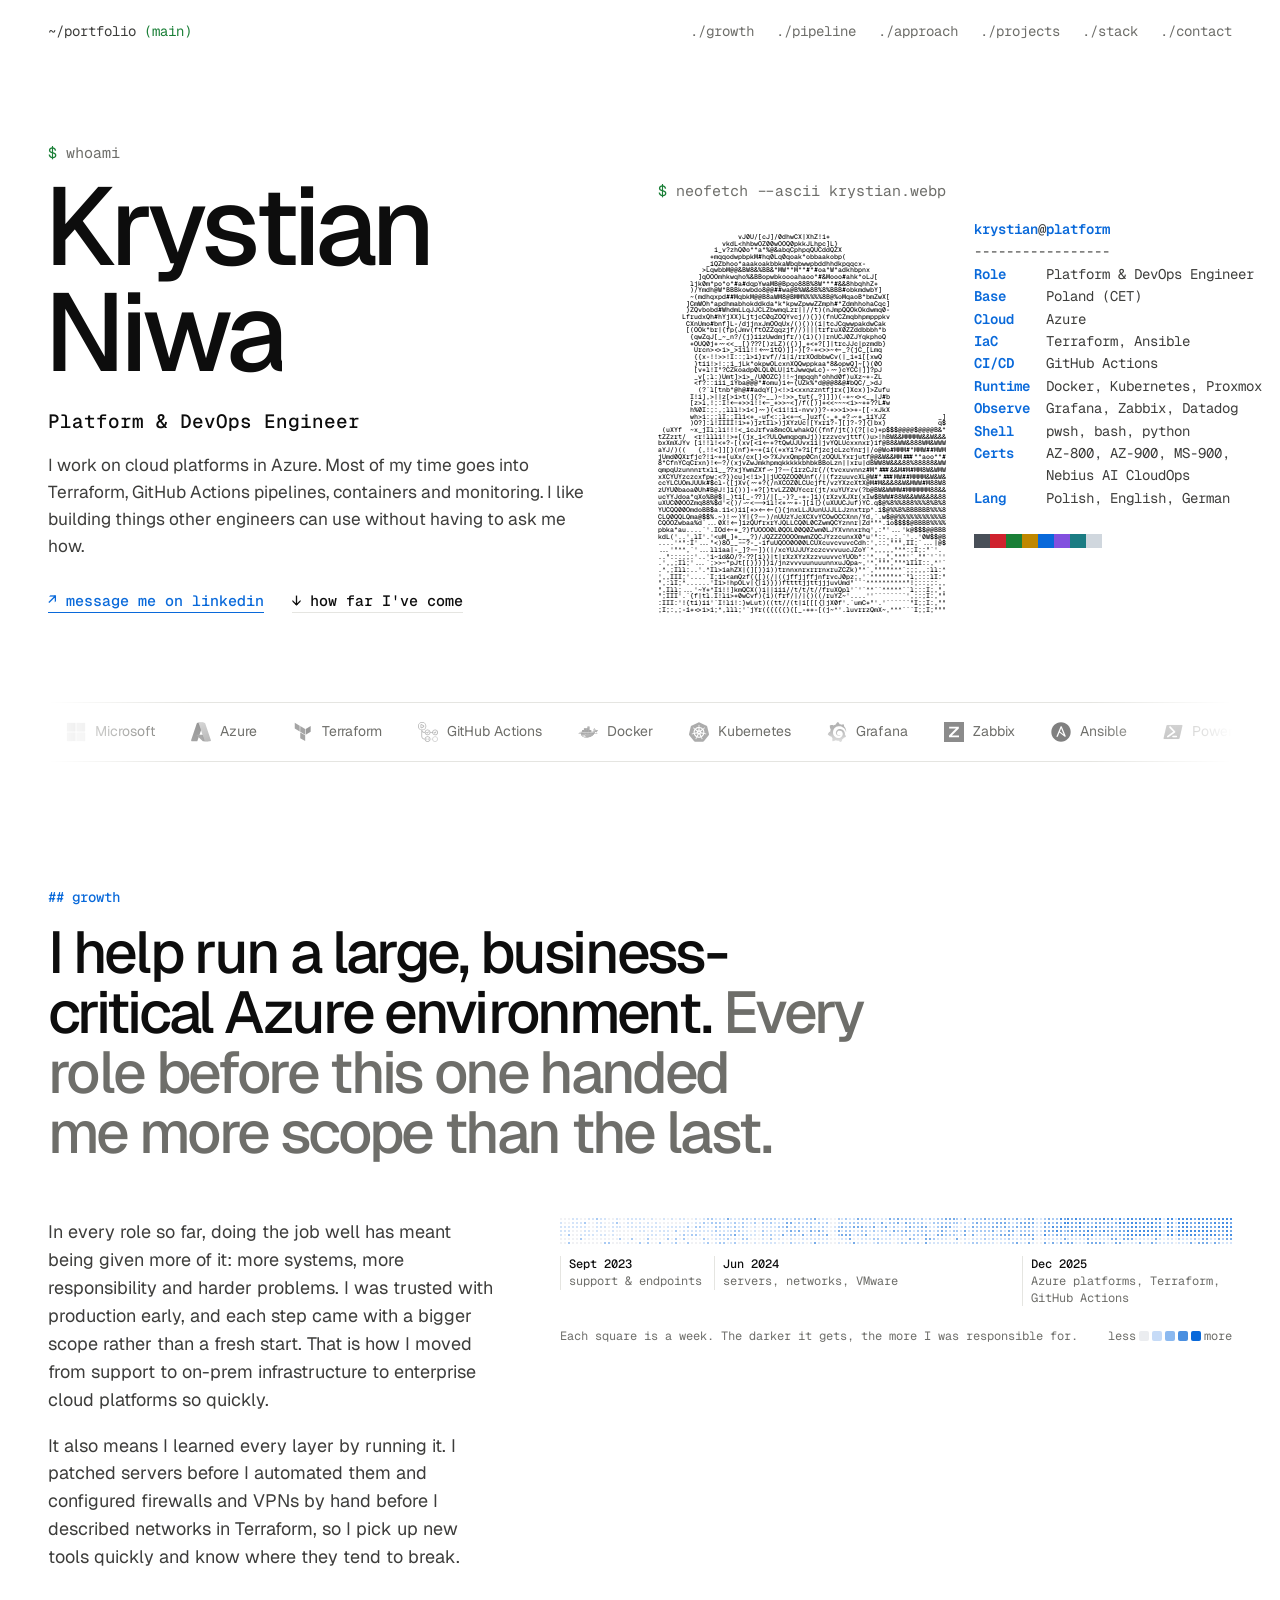
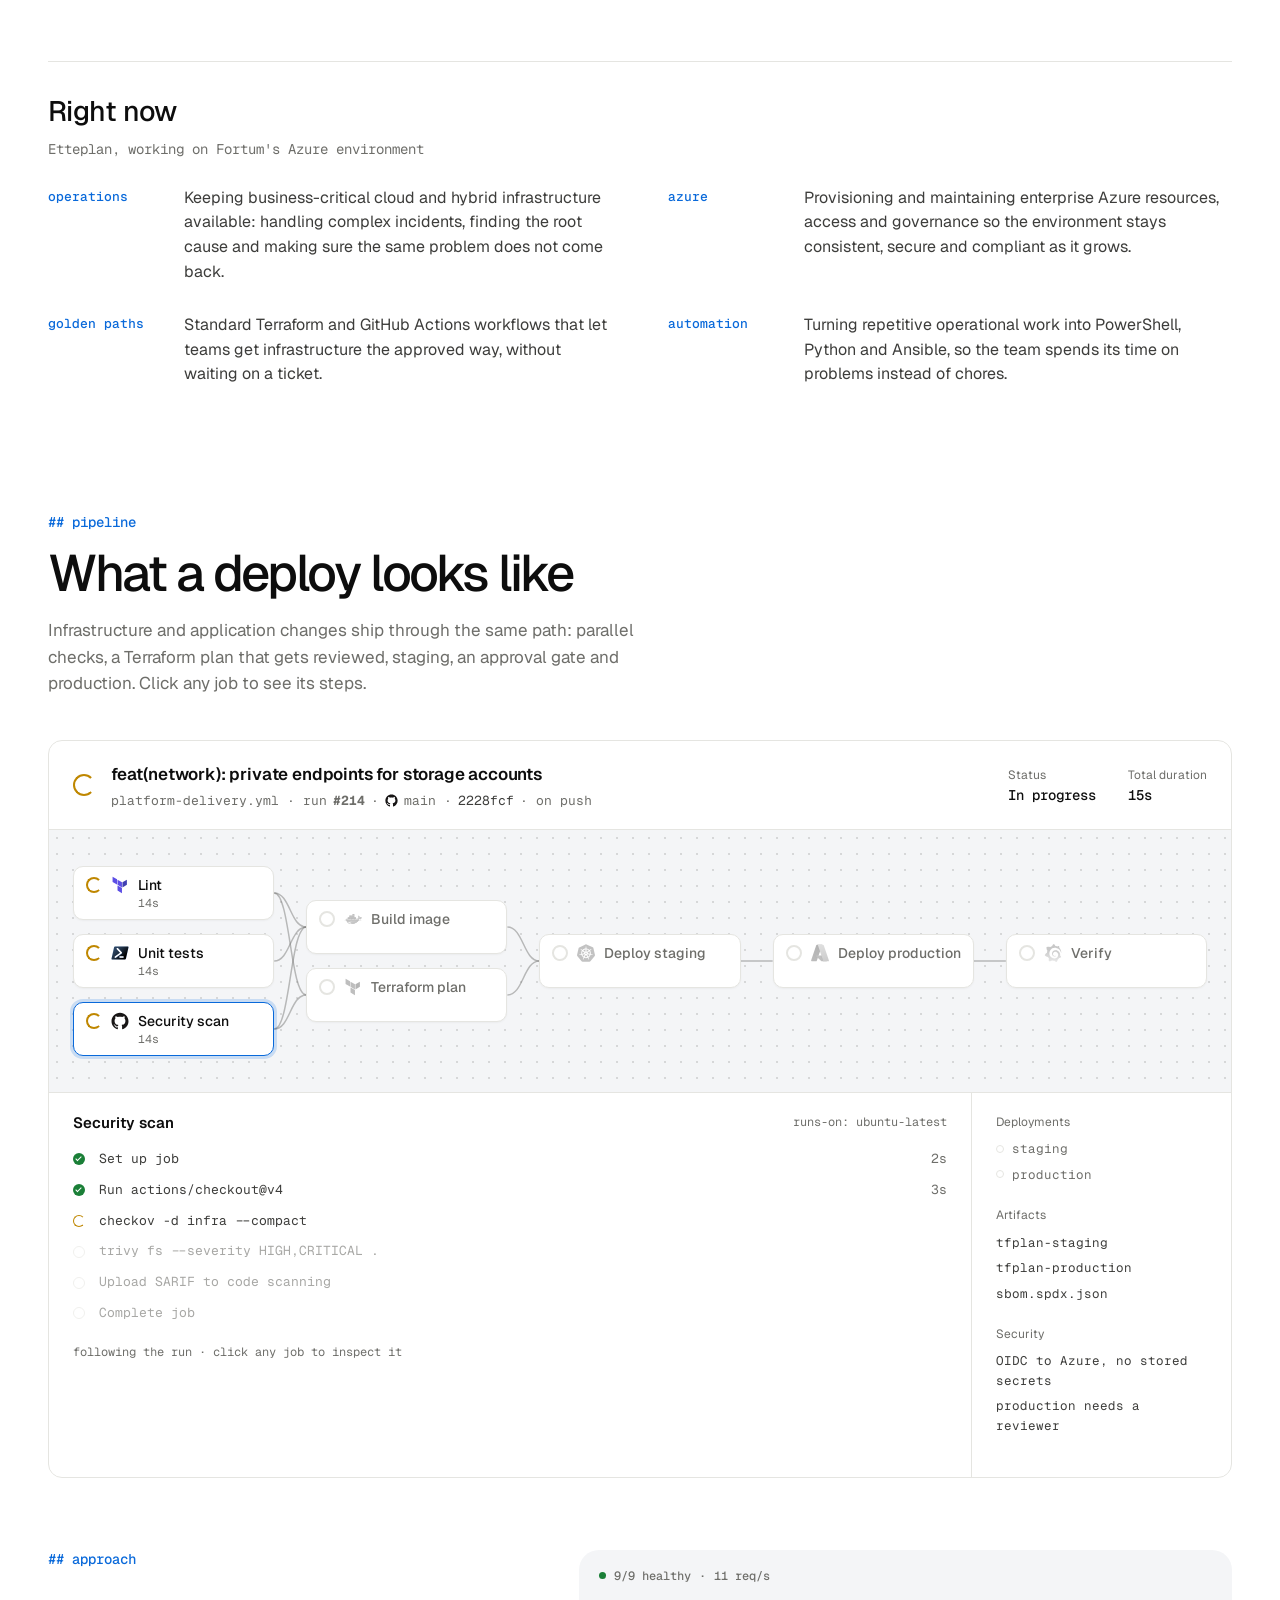
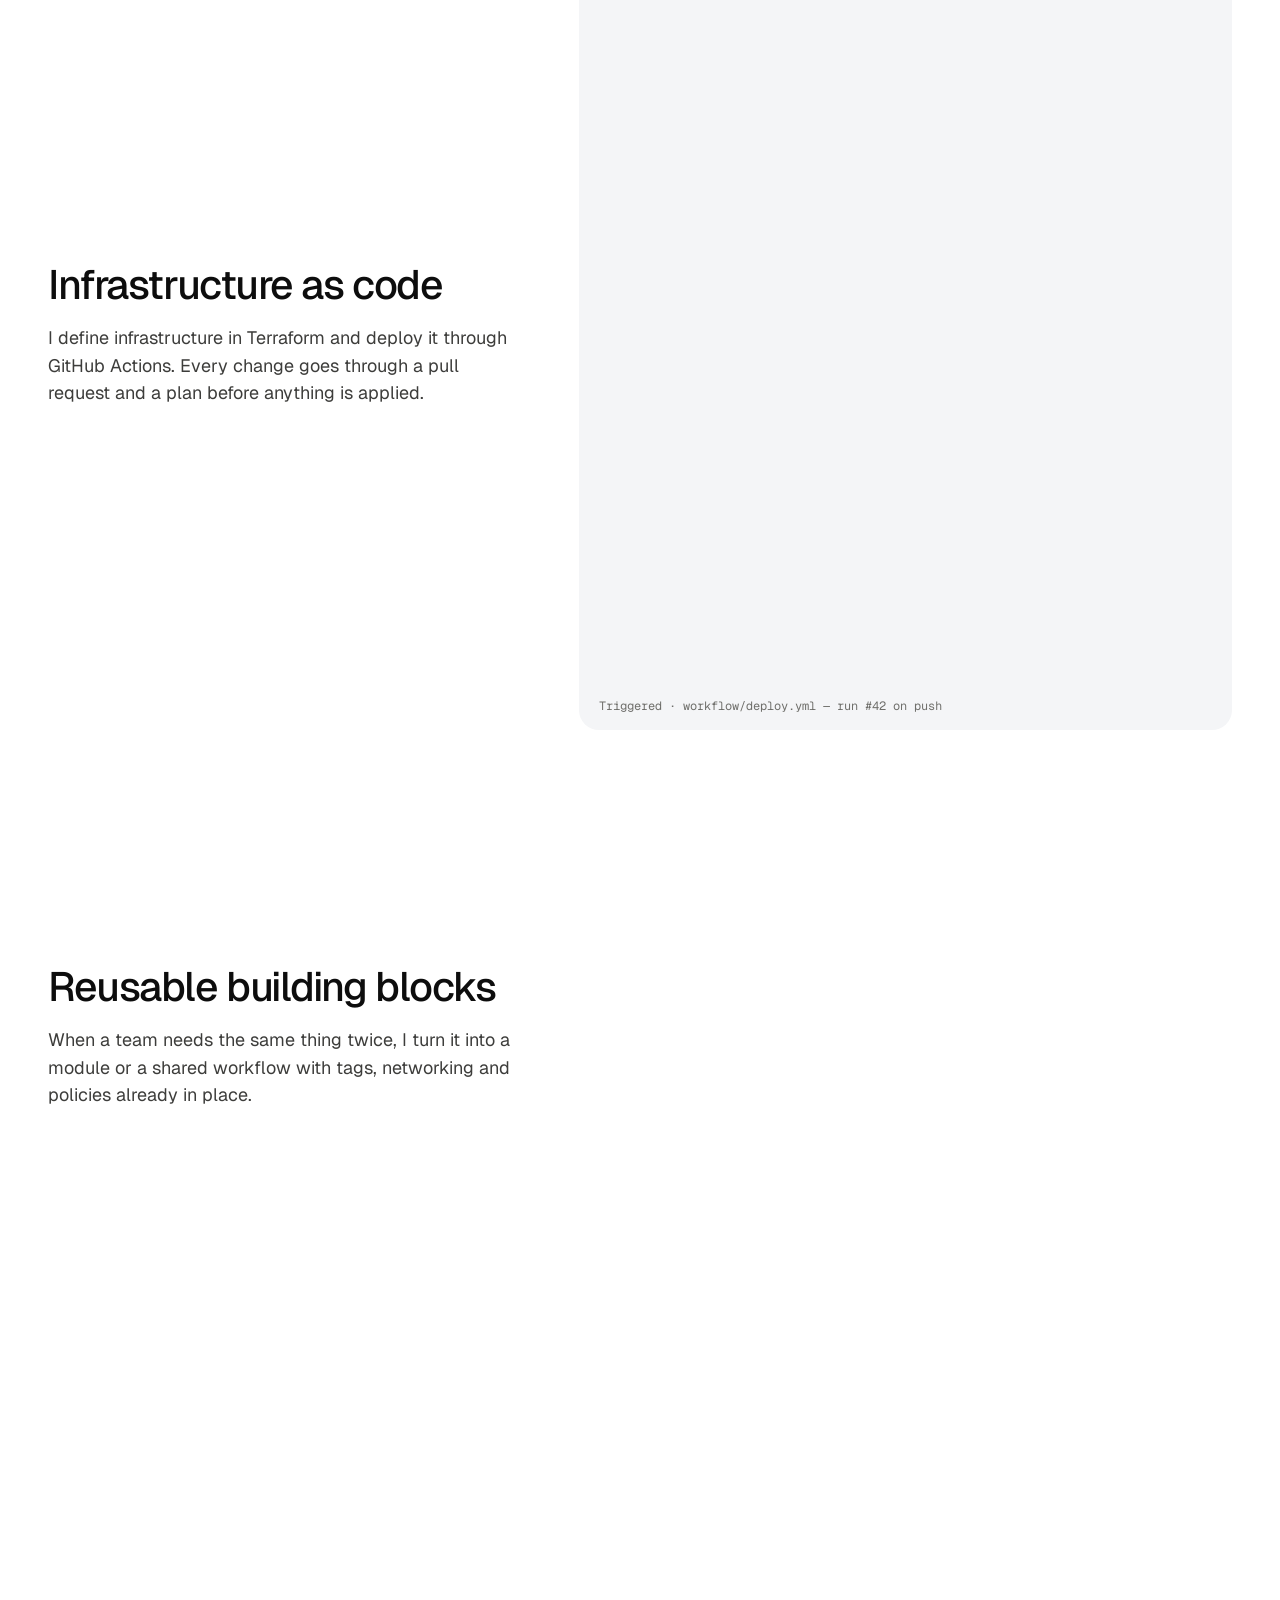
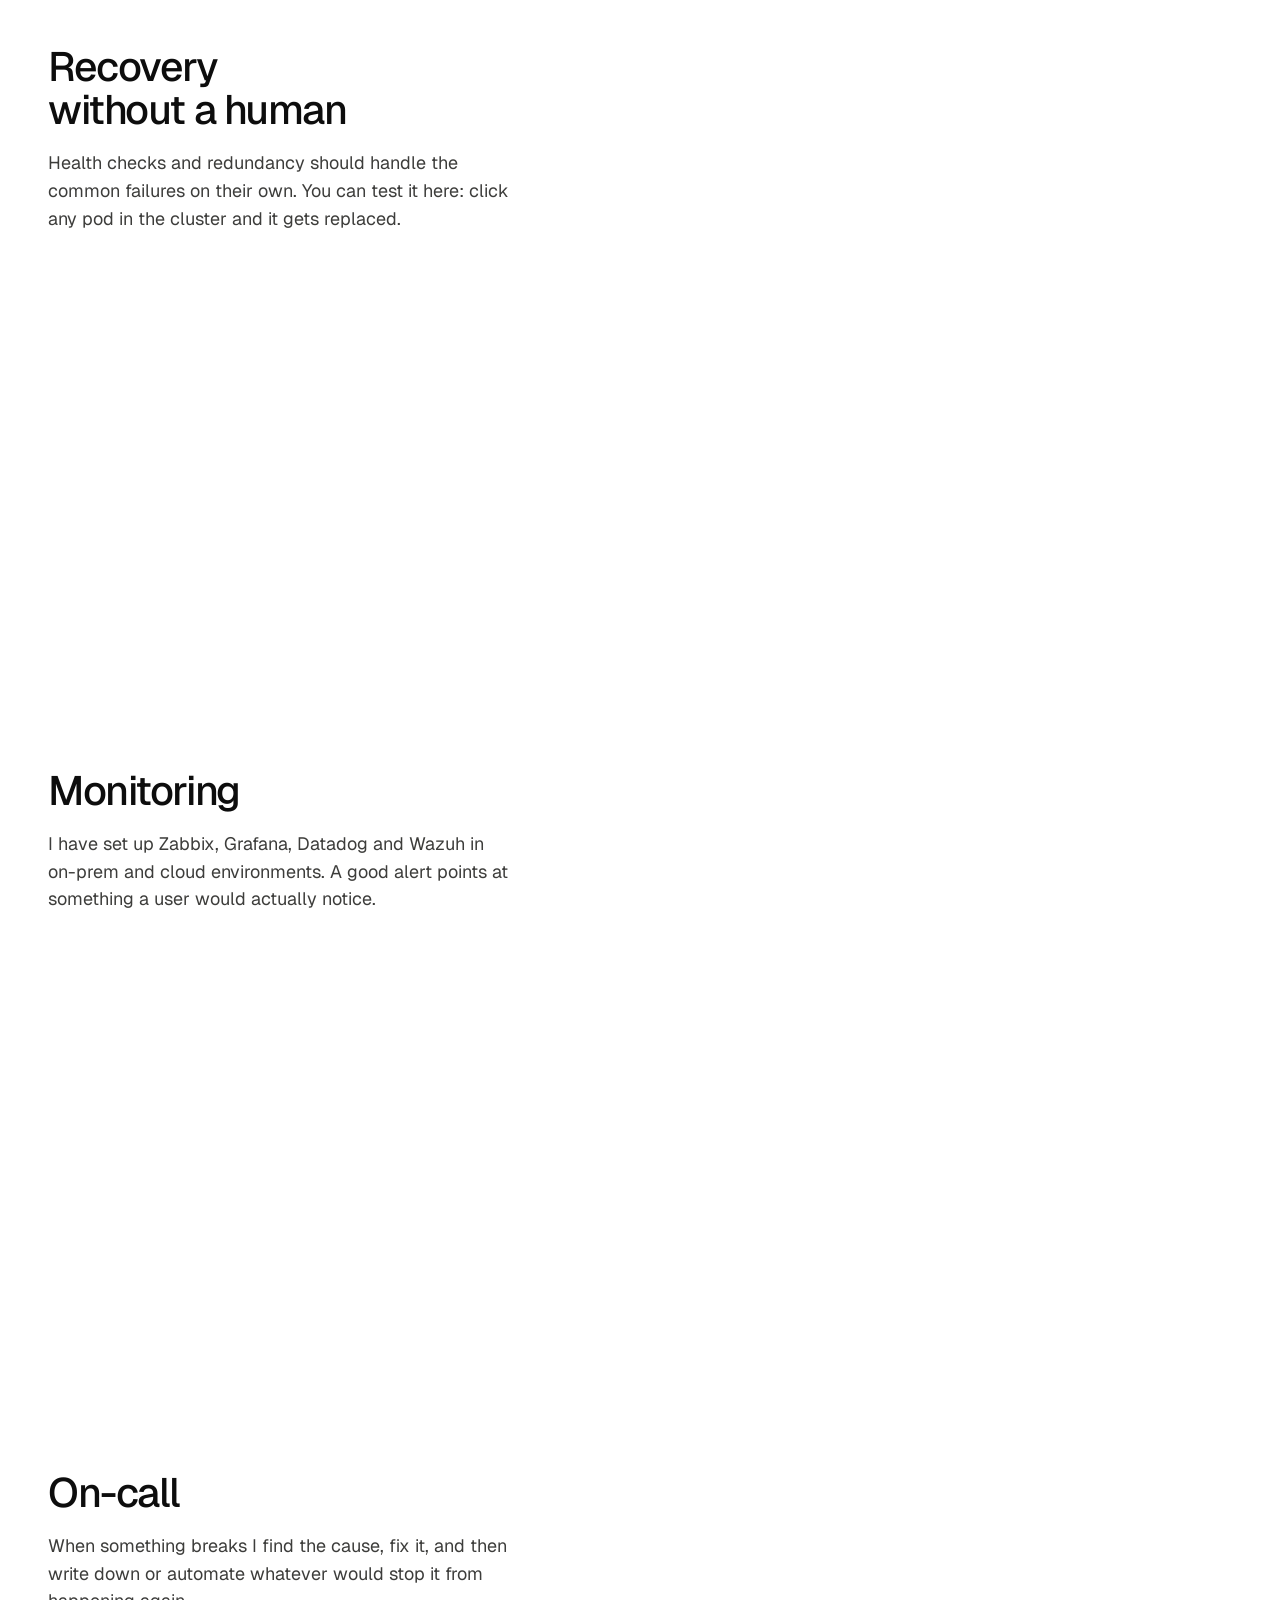
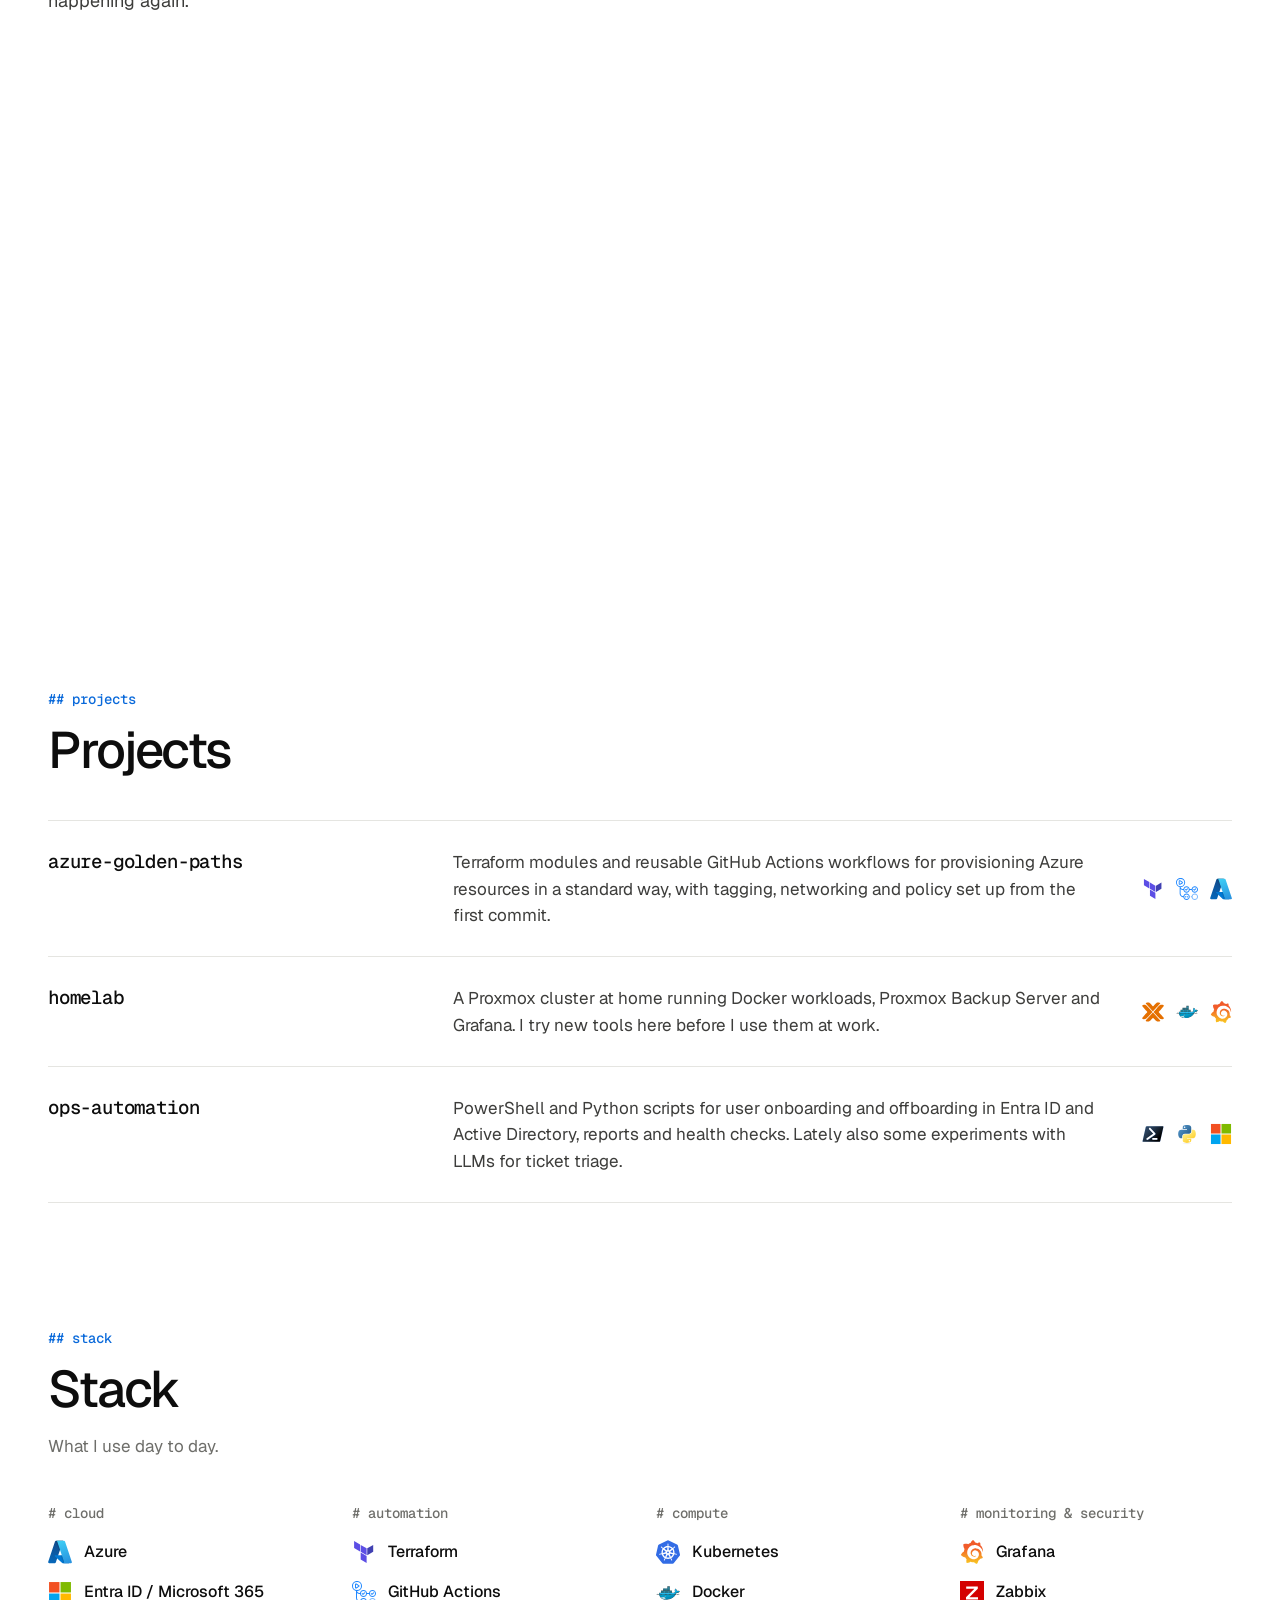
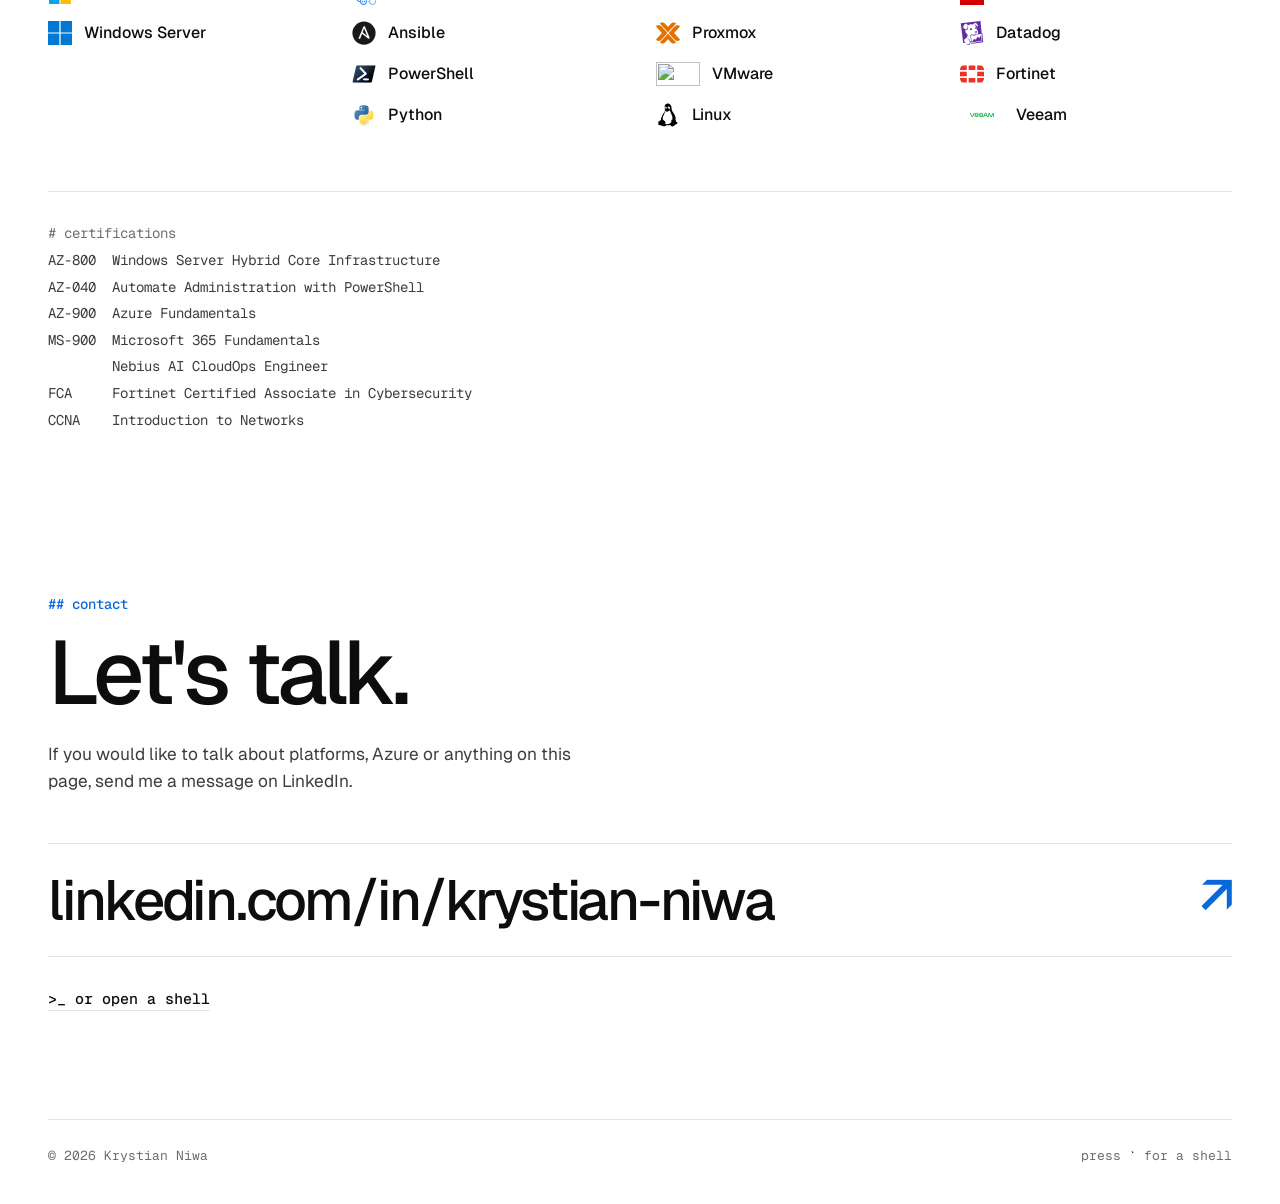
==== commit db785c12: "Realistic delivery workflow, current role, quieter tech strip - Pipeline: parallel lint/test/scan, b" ====
--- a/index.html
+++ b/index.html
@@ -71,45 +71,57 @@
       </div>
     </header>
 
-    <section class="strip" aria-label="Technologies I work with">
-      <div class="strip-track">
-        <ul class="strip-list">
-          <li><img src="assets/logos/microsoft.svg" alt="">Microsoft</li>
-          <li><img src="assets/logos/azure.svg" alt="">Azure</li>
-          <li><img src="assets/logos/terraform.svg" alt="">Terraform</li>
-          <li><img src="assets/logos/githubactions.svg" alt="">GitHub Actions</li>
-          <li><img src="assets/logos/docker.svg" alt="">Docker</li>
-          <li><img src="assets/logos/kubernetes.svg" alt="">Kubernetes</li>
-          <li><img src="assets/logos/grafana.svg" alt="">Grafana</li>
-          <li><img src="assets/logos/zabbix.svg" alt="">Zabbix</li>
-          <li><img src="assets/logos/ansible.svg" alt="" class="mono">Ansible</li>
-          <li><img src="assets/logos/powershell.svg" alt="">PowerShell</li>
-          <li><img src="assets/logos/python.svg" alt="">Python</li>
-          <li><img src="assets/logos/linux.svg" alt="" class="mono">Linux</li>
-          <li><img src="assets/logos/proxmox.svg" alt="">Proxmox</li>
-          <li><img src="assets/logos/datadog.svg" alt="">Datadog</li>
-        </ul>
+    <section class="wrap strip" aria-label="Technologies I work with">
+      <div class="strip-mask">
+        <div class="strip-track">
+          <ul class="strip-list">
+            <li><img src="assets/logos/microsoft.svg" alt="">Microsoft</li>
+            <li><img src="assets/logos/azure.svg" alt="">Azure</li>
+            <li><img src="assets/logos/terraform.svg" alt="">Terraform</li>
+            <li><img src="assets/logos/githubactions.svg" alt="">GitHub Actions</li>
+            <li><img src="assets/logos/docker.svg" alt="">Docker</li>
+            <li><img src="assets/logos/kubernetes.svg" alt="">Kubernetes</li>
+            <li><img src="assets/logos/grafana.svg" alt="">Grafana</li>
+            <li><img src="assets/logos/zabbix.svg" alt="">Zabbix</li>
+            <li><img src="assets/logos/ansible.svg" alt="">Ansible</li>
+            <li><img src="assets/logos/powershell.svg" alt="">PowerShell</li>
+            <li><img src="assets/logos/python.svg" alt="">Python</li>
+            <li><img src="assets/logos/linux.svg" alt="">Linux</li>
+            <li><img src="assets/logos/proxmox.svg" alt="">Proxmox</li>
+            <li><img src="assets/logos/datadog.svg" alt="">Datadog</li>
+          </ul>
+        </div>
       </div>
     </section>
 
     <section id="growth" class="wrap section growth">
       <div class="growth-head reveal">
         <p class="label">## growth</p>
-        <h2>Three years ago I was closing helpdesk tickets. <span>Today I build the Terraform modules and pipelines other teams deploy with.</span></h2>
+        <h2>I help run a large, business-critical Azure environment. <span>Every role before this one handed me more scope than the last.</span></h2>
       </div>
       <div class="growth-body">
         <div class="growth-text reveal">
-          <p>I learn by running things. Before I automated a server, I patched it by hand. Before I wrote Terraform for a network, I configured firewalls and VPNs by hand. Every layer I work on today is one I have operated myself, which is why I pick up new tools quickly and know where they tend to break.</p>
-          <p>That pace has not slowed down. In under three years I went from endpoints to on-prem infrastructure to enterprise Azure, earned nine certifications along the way, and most recently got certified in operating GPU infrastructure for AI workloads. I am looking for a team where that curve can keep going up.</p>
-        </div>
-        <figure class="contrib reveal" aria-label="Illustration: how much of the stack I was running, week by week, since 2023">
+          <p>In every role so far, doing the job well has meant being given more of it: more systems, more responsibility and harder problems. I was trusted with production early, and each step came with a bigger scope rather than a fresh start. That is how I moved from support to on-prem infrastructure to enterprise cloud platforms so quickly.</p>
+          <p>It also means I learned every layer by running it. I patched servers before I automated them and configured firewalls and VPNs by hand before I described networks in Terraform, so I pick up new tools quickly and know where they tend to break.</p>
+        </div>
+        <figure class="contrib reveal" aria-label="Illustration: how my responsibility grew, week by week">
           <div class="contrib-grid" data-contrib></div>
           <div class="contrib-axis" data-contrib-axis></div>
           <figcaption>
-            <span>Each square is a week since September 2023. The darker it gets, the more of the stack I was running.</span>
+            <span>Each square is a week. The darker it gets, the more I was responsible for.</span>
             <span class="legend" aria-hidden="true">less <i></i><i></i><i></i><i></i><i></i> more</span>
           </figcaption>
         </figure>
+      </div>
+
+      <div class="now reveal">
+        <p class="now-title">Right now <span>Etteplan, working on Fortum's Azure environment</span></p>
+        <dl class="now-list">
+          <div><dt>operations</dt><dd>Keeping business-critical cloud and hybrid infrastructure available: handling complex incidents, finding the root cause and making sure the same problem does not come back.</dd></div>
+          <div><dt>azure</dt><dd>Provisioning and maintaining enterprise Azure resources, access and governance so the environment stays consistent, secure and compliant as it grows.</dd></div>
+          <div><dt>golden paths</dt><dd>Standard Terraform and GitHub Actions workflows that let teams get infrastructure the approved way, without waiting on a ticket.</dd></div>
+          <div><dt>automation</dt><dd>Turning repetitive operational work into PowerShell, Python and Ansible, so the team spends its time on problems instead of chores.</dd></div>
+        </dl>
       </div>
     </section>
 
@@ -117,23 +129,47 @@
       <div class="section-head">
         <p class="label">## pipeline</p>
         <h2>What a deploy looks like</h2>
-        <p>A simulated run of the kind of GitHub Actions workflow I set up for infrastructure and application changes. Nobody logs into a portal to release anything.</p>
+        <p>Infrastructure and application changes ship through the same path: parallel checks, a Terraform plan that gets reviewed, staging, an approval gate and production. Click any job to see its steps.</p>
       </div>
       <div class="gha" id="gha">
         <div class="gha-head">
           <span class="gha-status" data-run-status></span>
           <div class="gha-title">
-            <strong>deploy-platform.yml</strong>
-            <span>run <b data-run-n>#128</b> · <img src="assets/logos/github.svg" alt="" class="mono"> main · <code data-run-sha>a1f9c2e</code> · on: push</span>
+            <strong data-run-title>feat(network): private endpoints for storage accounts</strong>
+            <span>platform-delivery.yml · run <b data-run-n>#214</b> · <img src="assets/logos/github.svg" alt="" class="mono"> main · <code data-run-sha>a1f9c2e</code> · on push</span>
           </div>
-          <span class="gha-time" data-run-time>0s</span>
+          <dl class="gha-meta">
+            <div><dt>Status</dt><dd data-run-state>In progress</dd></div>
+            <div><dt>Total duration</dt><dd data-run-time>0s</dd></div>
+          </dl>
         </div>
         <div class="gha-graph" data-graph>
           <svg class="gha-wires" aria-hidden="true"></svg>
         </div>
-        <div class="gha-log">
-          <p class="gha-log-head" data-log-head>checkout</p>
-          <ol data-log></ol>
+        <div class="gha-foot">
+          <div class="gha-log" aria-live="off">
+            <div class="gha-log-head"><strong data-log-head>Lint</strong><span data-log-meta>runs-on: ubuntu-latest</span></div>
+            <ol data-log></ol>
+            <p class="gha-hint" data-log-hint>following the run · click any job to inspect it</p>
+          </div>
+          <aside class="gha-side">
+            <p>Deployments</p>
+            <ul class="envs">
+              <li data-env="staging" data-state="pending">staging</li>
+              <li data-env="production" data-state="pending">production</li>
+            </ul>
+            <p>Artifacts</p>
+            <ul class="artifacts">
+              <li>tfplan-staging</li>
+              <li>tfplan-production</li>
+              <li>sbom.spdx.json</li>
+            </ul>
+            <p>Security</p>
+            <ul class="artifacts">
+              <li>OIDC to Azure, no stored secrets</li>
+              <li>production needs a reviewer</li>
+            </ul>
+          </aside>
         </div>
       </div>
     </section>
@@ -250,18 +286,13 @@
         Nebius AI CloudOps Engineer
 FCA     Fortinet Certified Associate in Cybersecurity
 CCNA    Introduction to Networks</pre>
-<pre><span class="c"># next</span>
-AZ-104  Azure Administrator Associate
-GH-300  GitHub Copilot
-AZ-401  Agentic DevOps Engineer Expert
-AZ-305  Azure Solutions Architect Expert</pre>
 </div>
     </section>
 
     <section id="contact" class="wrap contact">
       <p class="label">## contact</p>
       <h2 class="reveal">Let's talk.</h2>
-      <p class="lead reveal">I'm open to Platform and DevOps roles. The quickest way to reach me is a message on LinkedIn.</p>
+      <p class="lead reveal">If you would like to talk about platforms, Azure or anything on this page, send me a message on LinkedIn.</p>
       <a class="big-link reveal" href="https://www.linkedin.com/in/krystian-niwa/" target="_blank" rel="noopener">
         <span>linkedin.com/in/krystian-niwa</span><i aria-hidden="true">↗</i>
       </a>
--- a/assets/css/style.css
+++ b/assets/css/style.css
@@ -145,15 +145,21 @@
 .sw u:nth-child(7) { background: #1b7c83; } .sw u:nth-child(8) { background: #d0d7de; }
 
 /* ---------- logo strip ---------- */
-.strip {
-  border-block: 1px solid var(--line); overflow: hidden; padding: 20px 0;
-  mask-image: linear-gradient(90deg, transparent, #000 8%, #000 92%, transparent);
-}
-.strip-track { display: flex; width: max-content; animation: marquee 50s linear infinite; }
-.strip:hover .strip-track { animation-play-state: paused; }
-.strip-list { display: flex; gap: 44px; list-style: none; margin: 0; padding: 0 22px; }
-.strip-list li { display: flex; align-items: center; gap: 12px; font-size: 16px; font-weight: 500; color: var(--fg2); white-space: nowrap; }
-.strip-list img { width: 28px; height: 28px; object-fit: contain; }
+.strip { padding-top: 8px; }
+.strip-mask {
+  overflow: hidden; padding: 18px 0; border-block: 1px solid var(--line);
+  mask-image: linear-gradient(90deg, transparent, #000 12%, #000 88%, transparent);
+}
+.strip-track { display: flex; width: max-content; animation: marquee 60s linear infinite; }
+.strip-mask:hover .strip-track { animation-play-state: paused; }
+.strip-list { display: flex; gap: 36px; list-style: none; margin: 0; padding: 0 18px; }
+.strip-list li { display: flex; align-items: center; gap: 9px; font-size: 14px; color: var(--muted); white-space: nowrap; transition: color 0.2s; }
+.strip-list img { width: 20px; height: 20px; object-fit: contain; filter: grayscale(1); opacity: 0.55; transition: filter 0.2s, opacity 0.2s; }
+.strip-list li:hover { color: var(--fg); }
+.strip-list li:hover img { filter: none; opacity: 1; }
+@media (prefers-color-scheme: dark) {
+  .strip-list img { filter: grayscale(1) invert(1); opacity: 0.5; }
+}
 @keyframes marquee { to { transform: translateX(-50%); } }
 
 /* ---------- sections ---------- */
@@ -162,52 +168,90 @@
 .section-head h2 { font-size: clamp(34px, 4vw, 60px); letter-spacing: -0.04em; font-weight: 500; line-height: 1.02; margin: 0; }
 .section-head > p:not(.label) { color: var(--muted); margin: 18px 0 0; font-size: 17px; max-width: 36em; }
 
-/* ---------- GitHub Actions run (flat) ---------- */
-.gha-head { display: flex; align-items: center; gap: 14px; padding-bottom: 18px; }
+/* ---------- GitHub Actions run ---------- */
+.gha { border: 1px solid var(--line); border-radius: 14px; overflow: hidden; }
+.gha-head { display: flex; align-items: center; gap: 16px; padding: 20px 24px; border-bottom: 1px solid var(--line); }
 .gha-status { width: 22px; height: 22px; border-radius: 50%; flex: none; position: relative; border: 2.5px solid var(--sim-warn); border-right-color: transparent; animation: spin 0.9s linear infinite; }
+.gha[data-status="waiting"] .gha-status { border: 2.5px solid var(--sim-warn); animation: none; }
+.gha[data-status="waiting"] .gha-status::after { content: ""; position: absolute; left: 7px; top: 3px; width: 4px; height: 6px; border-left: 2px solid var(--sim-warn); border-bottom: 2px solid var(--sim-warn); }
 .gha[data-status="success"] .gha-status { border: 0; background: var(--ok); animation: none; }
 .gha[data-status="success"] .gha-status::after { content: ""; position: absolute; left: 7.5px; top: 4px; width: 5px; height: 10px; border: solid #fff; border-width: 0 2.5px 2.5px 0; transform: rotate(45deg); }
 @keyframes spin { to { transform: rotate(360deg); } }
-.gha-title { display: flex; flex-direction: column; min-width: 0; }
-.gha-title strong { font: 600 16px var(--mono); }
+.gha-title { display: flex; flex-direction: column; gap: 4px; min-width: 0; flex: 1; }
+.gha-title strong { font-weight: 600; font-size: 17px; letter-spacing: -0.01em; overflow: hidden; text-overflow: ellipsis; white-space: nowrap; }
 .gha-title span { color: var(--muted); font: 400 13px var(--mono); display: flex; align-items: center; gap: 6px; flex-wrap: wrap; }
 .gha-title img { width: 13px; height: 13px; }
 .gha-title code { font: inherit; color: var(--fg2); }
-.gha-time { margin-left: auto; font: 500 14px var(--mono); color: var(--muted); }
+.gha-meta { display: flex; gap: 32px; margin: 0; flex: none; }
+.gha-meta dt { font-size: 12px; color: var(--muted); }
+.gha-meta dd { margin: 2px 0 0; font: 500 14px var(--mono); }
+.gha[data-status="waiting"] [data-run-state] { color: var(--sim-warn); }
+.gha[data-status="success"] [data-run-state] { color: var(--ok); }
 
 .gha-graph {
-  position: relative; display: flex; justify-content: space-between; align-items: center; gap: 28px;
-  padding: 40px 0; border-block: 1px dashed var(--line);
+  position: relative; display: flex; justify-content: space-between; align-items: center; gap: 32px;
+  padding: 36px 24px; background: var(--card);
+  background-image: radial-gradient(color-mix(in srgb, var(--muted) 22%, transparent) 1px, transparent 1px);
+  background-size: 16px 16px;
 }
 .gha-wires { position: absolute; inset: 0; width: 100%; height: 100%; pointer-events: none; overflow: visible; }
-.gha-wires path { fill: none; stroke: var(--line); stroke-width: 2; transition: stroke 0.3s; }
-.gha-wires path.ok { stroke: color-mix(in srgb, var(--ok) 55%, transparent); }
-.gha-col { display: flex; flex-direction: column; gap: 16px; position: relative; z-index: 1; flex: 1 1 0; min-width: 0; max-width: 240px; }
+.gha-wires path { fill: none; stroke: color-mix(in srgb, var(--muted) 45%, transparent); stroke-width: 1.5; transition: stroke 0.3s; }
+.gha-wires path.ok { stroke: var(--ok); }
+.gha-col { display: flex; flex-direction: column; gap: 14px; position: relative; z-index: 1; flex: 1 1 0; min-width: 0; max-width: 220px; }
 .job {
-  display: grid; grid-template-columns: 16px 22px minmax(0, 1fr) auto; align-items: center; gap: 10px;
-  width: 100%; padding: 10px 12px; border-radius: 8px;
-  background: var(--bg); border: 1px solid var(--line);
-  font-size: 14px; font-weight: 500; transition: border-color 0.3s;
-}
-.job img { width: 20px; height: 20px; object-fit: contain; }
+  display: grid; grid-template-columns: 16px 18px minmax(0, 1fr); align-items: center; gap: 1px 9px;
+  width: 100%; padding: 9px 12px; border-radius: 10px; text-align: left; cursor: pointer;
+  background: var(--bg); border: 1px solid var(--line); color: var(--fg);
+  font: 500 14px var(--sans); transition: border-color 0.3s, box-shadow 0.2s;
+  box-shadow: 0 1px 2px rgba(0, 0, 0, 0.04);
+}
+.job:hover { border-color: color-mix(in srgb, var(--fg) 30%, transparent); }
+.job.sel { border-color: var(--accent); box-shadow: 0 0 0 3px color-mix(in srgb, var(--accent) 18%, transparent); }
+.job img { width: 18px; height: 18px; object-fit: contain; }
 .job-name { white-space: nowrap; overflow: hidden; text-overflow: ellipsis; }
-.job-time { font: 400 12px var(--mono); color: var(--muted); }
+.job-time { grid-column: 3; font: 400 11.5px var(--mono); color: var(--muted); min-height: 1.3em; }
 .job .st { width: 16px; height: 16px; border-radius: 50%; border: 2px solid var(--line); position: relative; }
 .job[data-status="queued"] { color: var(--muted); }
 .job[data-status="queued"] img { opacity: 0.4; filter: grayscale(1); }
-.job[data-status="running"] { border-color: var(--sim-warn); }
 .job[data-status="running"] .st { border-color: var(--sim-warn); border-right-color: transparent; animation: spin 0.8s linear infinite; }
+.job[data-status="waiting"] { border-style: dashed; border-color: var(--sim-warn); }
+.job[data-status="waiting"] .st { border-color: var(--sim-warn); }
+.job[data-status="waiting"] .st::after { content: ""; position: absolute; left: 4.5px; top: 2px; width: 3px; height: 4px; border-left: 2px solid var(--sim-warn); border-bottom: 2px solid var(--sim-warn); }
+.job[data-status="waiting"] .job-time { color: var(--sim-warn); }
 .job[data-status="success"] .st { border: 0; background: var(--ok); }
 .job[data-status="success"] .st::after { content: ""; position: absolute; left: 5.5px; top: 3px; width: 4px; height: 8px; border: solid #fff; border-width: 0 2px 2px 0; transform: rotate(45deg); }
 
-.gha-log { padding-top: 18px; font: 13px/1.75 var(--mono); color: var(--fg2); min-height: 120px; }
-.gha-log-head { margin: 0 0 4px; color: var(--fg); font-weight: 600; }
-.gha-log-head::before { content: "▾ "; color: var(--muted); }
-.gha-log ol { margin: 0; padding: 0; list-style: none; counter-reset: ln; }
-.gha-log li { counter-increment: ln; white-space: nowrap; overflow: hidden; text-overflow: ellipsis; }
-.gha-log li::before { content: counter(ln); display: inline-block; width: 2.4em; color: var(--muted); opacity: 0.6; }
-.gha-log li:last-child { color: var(--ok); }
-
+.gha-foot { display: grid; grid-template-columns: minmax(0, 1fr) 260px; border-top: 1px solid var(--line); }
+.gha-log { padding: 20px 24px 18px; font: 13px/1.6 var(--mono); color: var(--fg2); min-height: 300px; }
+.gha-log-head { display: flex; justify-content: space-between; gap: 12px; flex-wrap: wrap; margin-bottom: 12px; }
+.gha-log-head strong { font: 600 15px var(--sans); color: var(--fg); }
+.gha-log-head span { color: var(--muted); font-size: 12px; }
+.gha-log ol { margin: 0; padding: 0; list-style: none; }
+.gha-log .lstep { display: grid; grid-template-columns: 14px minmax(0, 1fr) auto; gap: 12px; align-items: center; padding: 5px 0; }
+.gha-log .lstep span { white-space: nowrap; overflow: hidden; text-overflow: ellipsis; }
+.gha-log .lstep b { font-weight: 400; color: var(--muted); }
+.gha-log .lstep i { width: 12px; height: 12px; border-radius: 50%; border: 1.5px solid var(--line); position: relative; }
+.gha-log .lstep[data-s="queued"] { color: var(--muted); opacity: 0.6; }
+.gha-log .lstep[data-s="run"] i { border-color: var(--sim-warn); border-right-color: transparent; animation: spin 0.8s linear infinite; }
+.gha-log .lstep[data-s="done"] i { border: 0; background: var(--ok); }
+.gha-log .lstep[data-s="done"] i::after { content: ""; position: absolute; left: 4px; top: 2px; width: 3px; height: 6px; border: solid #fff; border-width: 0 1.5px 1.5px 0; transform: rotate(45deg); }
+.gha-log .out { padding: 0 0 6px 26px; color: var(--muted); white-space: nowrap; overflow: hidden; text-overflow: ellipsis; }
+.gha-log .note { padding: 8px 12px; border-radius: 8px; background: var(--card); color: var(--fg2); margin-bottom: 8px; white-space: normal; }
+.gha-log .note.gate { background: color-mix(in srgb, var(--sim-warn) 12%, transparent); color: var(--fg); }
+.gha-log .note.ok { background: color-mix(in srgb, var(--ok) 12%, transparent); color: var(--fg); }
+.gha-hint { margin: 14px 0 0; font-size: 12px; color: var(--muted); }
+.gha-side { padding: 20px 24px; border-left: 1px solid var(--line); font-size: 13px; }
+.gha-side p { margin: 0 0 8px; font-size: 12px; color: var(--muted); }
+.gha-side ul { list-style: none; margin: 0 0 22px; padding: 0; display: grid; gap: 6px; }
+.gha-side .artifacts li { font-family: var(--mono); font-size: 12.5px; color: var(--fg2); }
+.envs li { display: flex; align-items: center; gap: 8px; font-family: var(--mono); font-size: 12.5px; color: var(--muted); }
+.envs li::before { content: ""; width: 8px; height: 8px; border-radius: 50%; border: 1.5px solid var(--line); }
+.envs li[data-state="running"]::before, .envs li[data-state="waiting"]::before { border-color: var(--sim-warn); background: var(--sim-warn); }
+.envs li[data-state="active"] { color: var(--fg); }
+.envs li[data-state="active"]::before { border-color: var(--ok); background: var(--ok); }
+.envs li[data-state="active"]::after { content: "active"; margin-left: auto; color: var(--ok); }
+.envs li[data-state="waiting"]::after { content: "waiting"; margin-left: auto; color: var(--sim-warn); }
+.envs li[data-state="running"]::after { content: "deploying"; margin-left: auto; color: var(--sim-warn); }
 
 /* ---------- growth ---------- */
 .growth-head h2 { font-size: clamp(34px, 4.6vw, 72px); line-height: 1.02; letter-spacing: -0.045em; font-weight: 500; margin: 0; max-width: 17em; }
@@ -236,6 +280,14 @@
 .legend i:nth-child(2) { background: var(--lv1); } .legend i:nth-child(3) { background: var(--lv2); }
 .legend i:nth-child(4) { background: var(--lv3); } .legend i:nth-child(5) { background: var(--lv4); }
 
+.now { margin-top: 72px; padding-top: 28px; border-top: 1px solid var(--line); }
+.now-title { margin: 0 0 28px; font-size: clamp(22px, 2.2vw, 30px); font-weight: 500; letter-spacing: -0.02em; }
+.now-title span { display: block; margin-top: 6px; font: 400 14px var(--mono); color: var(--muted); letter-spacing: 0; }
+.now-list { margin: 0; display: grid; grid-template-columns: repeat(2, minmax(0, 1fr)); gap: 28px 56px; }
+.now-list div { display: grid; grid-template-columns: 120px minmax(0, 1fr); gap: 16px; }
+.now-list dt { font: 500 13px/1.7 var(--mono); color: var(--accent); }
+.now-list dd { margin: 0; color: var(--fg2); font-size: 16px; }
+
 /* scroll-driven reveals (progressive enhancement) */
 @supports (animation-timeline: view()) {
   .reveal, .section-head, .repos li, .stack > div, .gha, .certs > pre {
@@ -288,11 +340,9 @@
 .stack li img.wide { width: 44px; }
 .certs {
   margin-top: 64px; padding-top: 28px; border-top: 1px solid var(--line);
-  display: grid; grid-template-columns: repeat(2, minmax(0, 1fr)); gap: 32px;
 }
 .certs pre { font: 400 14px/1.9 var(--mono); color: var(--fg2); white-space: pre-wrap; }
 .certs .c { color: var(--muted); }
-.certs pre + pre { color: var(--muted); }
 
 
 /* ---------- contact ---------- */
@@ -347,9 +397,13 @@
 
 /* ---------- responsive ---------- */
 @media (max-width: 1100px) {
-  .gha-graph { gap: 18px; }
-  .job { padding: 9px; gap: 8px; grid-template-columns: 16px 20px minmax(0, 1fr); }
-  .job-time { display: none; }
+  .gha-graph { gap: 18px; padding: 28px 16px; }
+  .job { padding: 9px; gap: 1px 8px; }
+  .gha-foot { grid-template-columns: minmax(0, 1fr); }
+  .gha-side { border-left: 0; border-top: 1px solid var(--line); display: grid; grid-template-columns: repeat(3, minmax(0, 1fr)); gap: 0 24px; }
+  .gha-side p { grid-row: 1; }
+  .gha-side ul { grid-row: 2; margin: 0; }
+  .now-list { grid-template-columns: minmax(0, 1fr); }
   .stack { grid-template-columns: repeat(2, minmax(0, 1fr)); }
 }
 @media (max-width: 1040px) {
@@ -365,28 +419,35 @@
   .steps { grid-column: 1; padding-top: calc(42vh + 24px); }
   .step { min-height: 62vh; justify-content: flex-start; padding-top: 8vh; }
   .step p { font-size: 17px; }
-  .gha-graph { flex-direction: column; align-items: stretch; gap: 12px; padding: 20px 0; }
+  .gha-graph { flex-direction: column; align-items: stretch; gap: 12px; padding: 20px 16px; }
   .gha-col { gap: 12px; max-width: none; }
-  .job { grid-template-columns: 16px 20px minmax(0, 1fr) auto; padding: 10px 12px; }
-  .job-time { display: block; }
+  .job { grid-template-columns: 16px 18px minmax(0, 1fr) auto; padding: 10px 12px; }
+  .job-time { grid-column: 4; grid-row: 1; }
+  .gha-head { flex-wrap: wrap; padding: 16px; }
+  .gha-meta { width: 100%; }
+  .gha-log, .gha-side { padding: 16px; }
+  .gha-log .lstep { grid-template-columns: 14px minmax(0, 1fr); }
+  .gha-log .lstep b { display: none; }
   .repos li { grid-template-columns: minmax(0, 1fr); }
 }
 @media (max-width: 640px) {
   .contrib-grid { gap: 1px; }
   .contrib-axis { height: auto; display: grid; gap: 8px; }
   .contrib-axis span { position: static; max-width: none; }
-  .certs { grid-template-columns: minmax(0, 1fr); }
   .nav-links { gap: 14px; font-size: 13px; }
   .fetch-grid { grid-template-columns: minmax(0, 1fr); gap: 20px; }
   .ascii { font-size: 1.95vw; min-width: 0; min-height: 0; }
   .info { font-size: 12.5px; }
   .stack { grid-template-columns: minmax(0, 1fr); }
-  .gha-time { display: none; }
+  .gha-side { grid-template-columns: minmax(0, 1fr); }
+  .gha-side p, .gha-side ul { grid-row: auto; }
+  .gha-side ul { margin-bottom: 16px; }
+  .now-list div { grid-template-columns: minmax(0, 1fr); gap: 4px; }
 }
 
 @media (prefers-reduced-motion: reduce) {
   *, *::before, *::after { animation: none !important; transition: none !important; }
-  .strip { mask-image: none; }
+  .strip-mask { mask-image: none; }
   .strip-track { width: auto; justify-content: center; }
   .strip-list { flex-wrap: wrap; justify-content: center; row-gap: 18px; }
   .strip-list[aria-hidden] { display: none; }
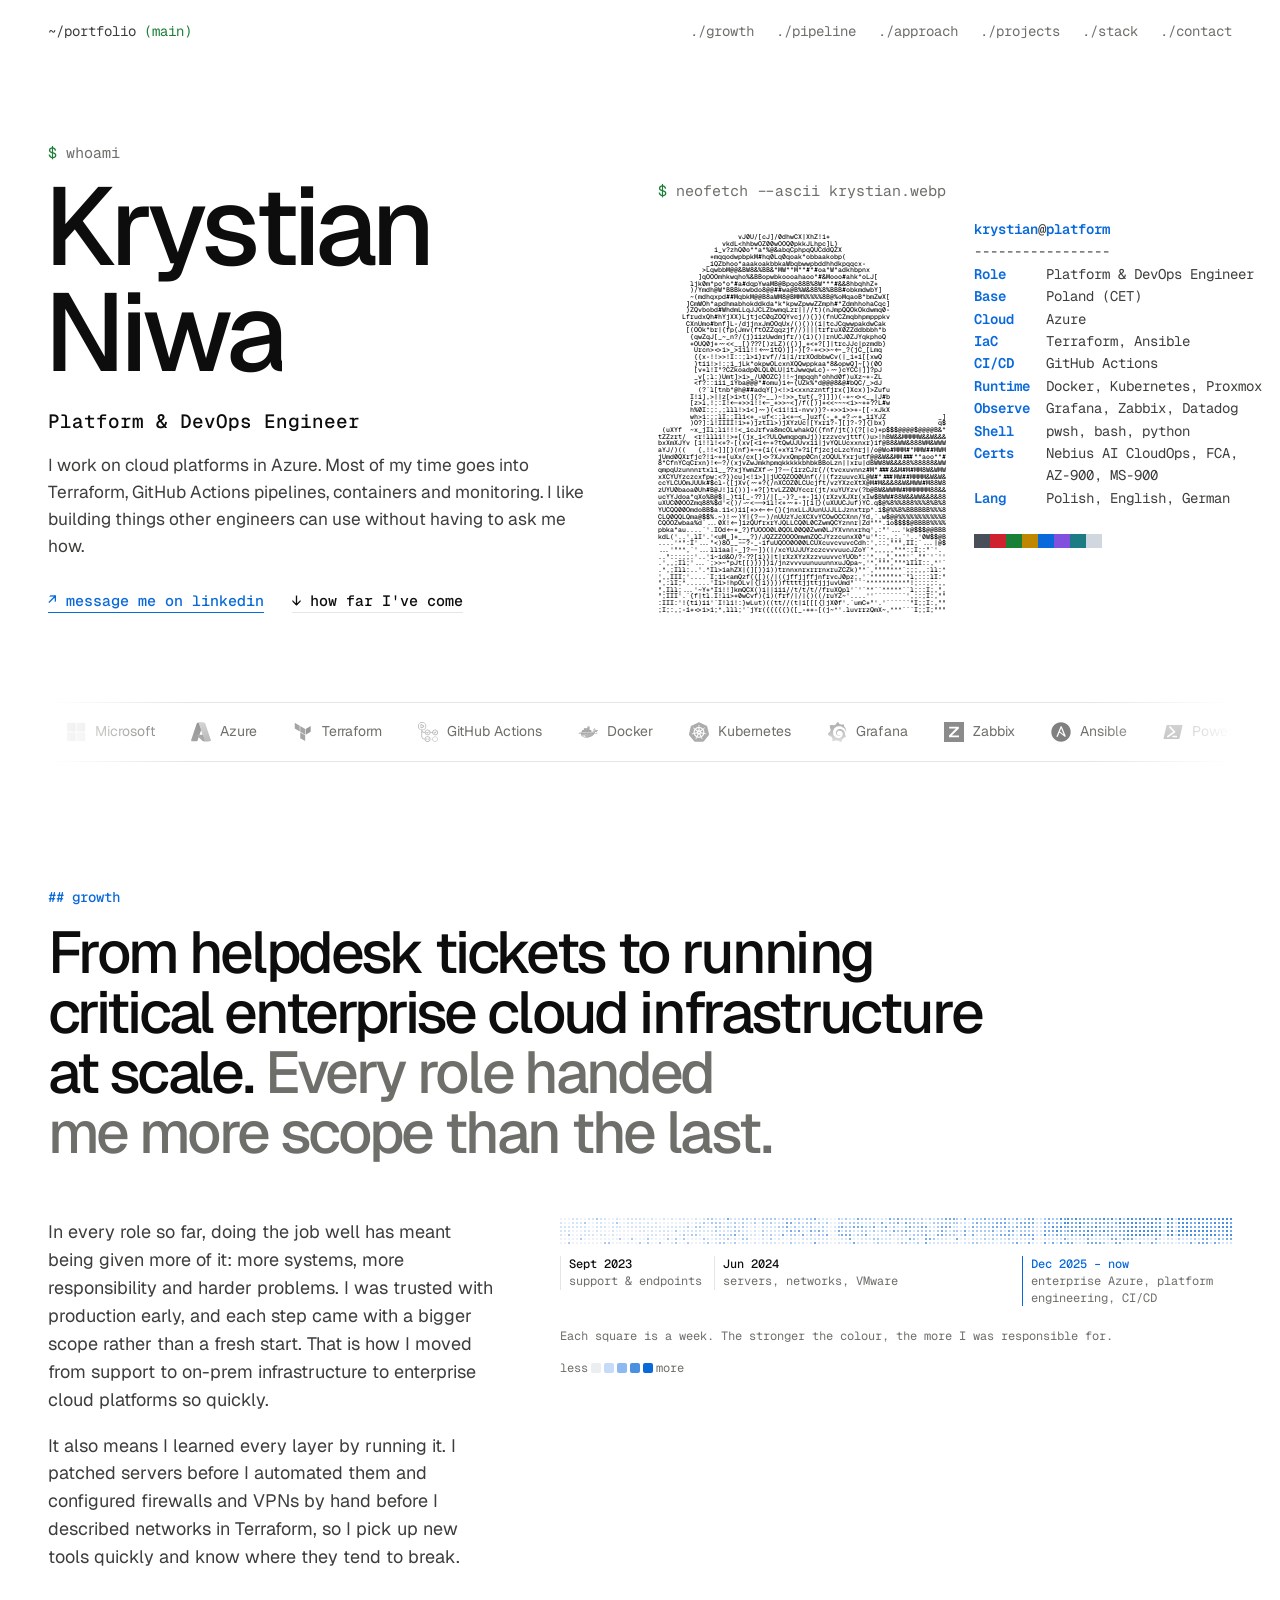
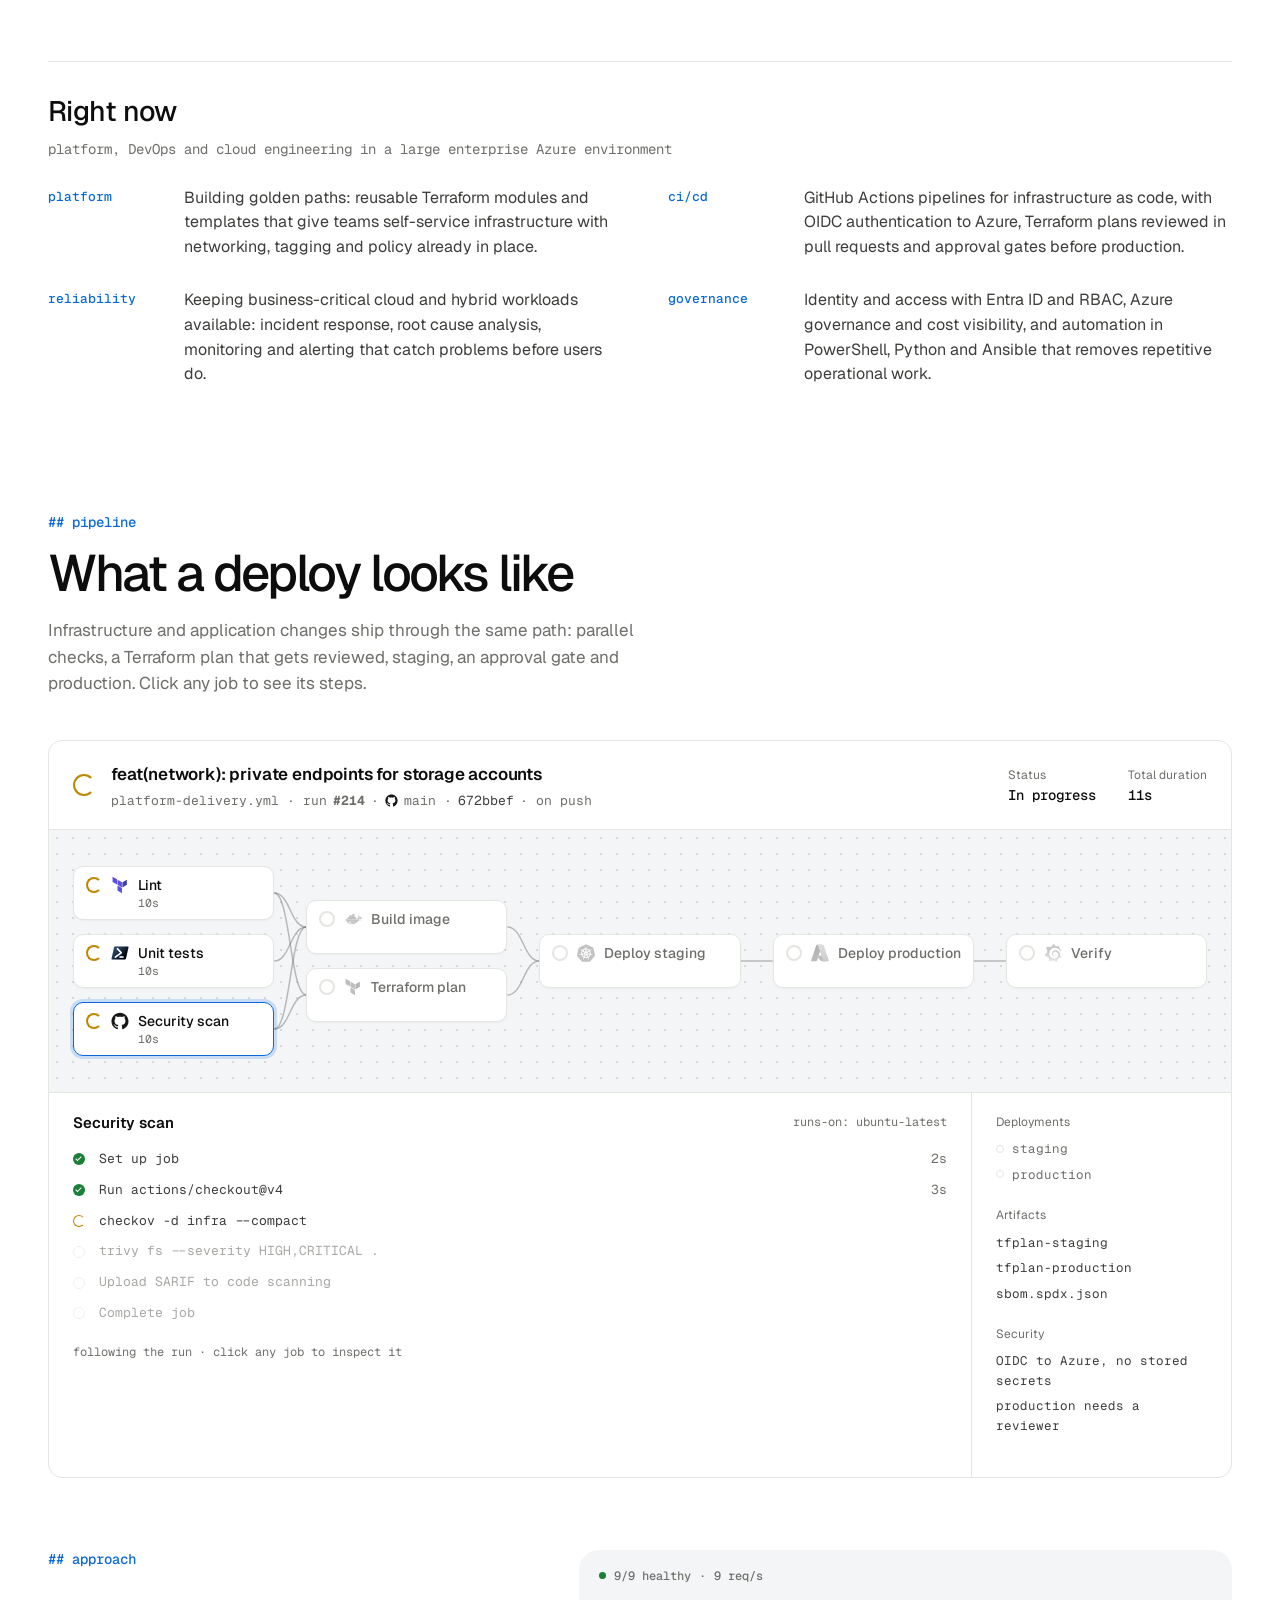
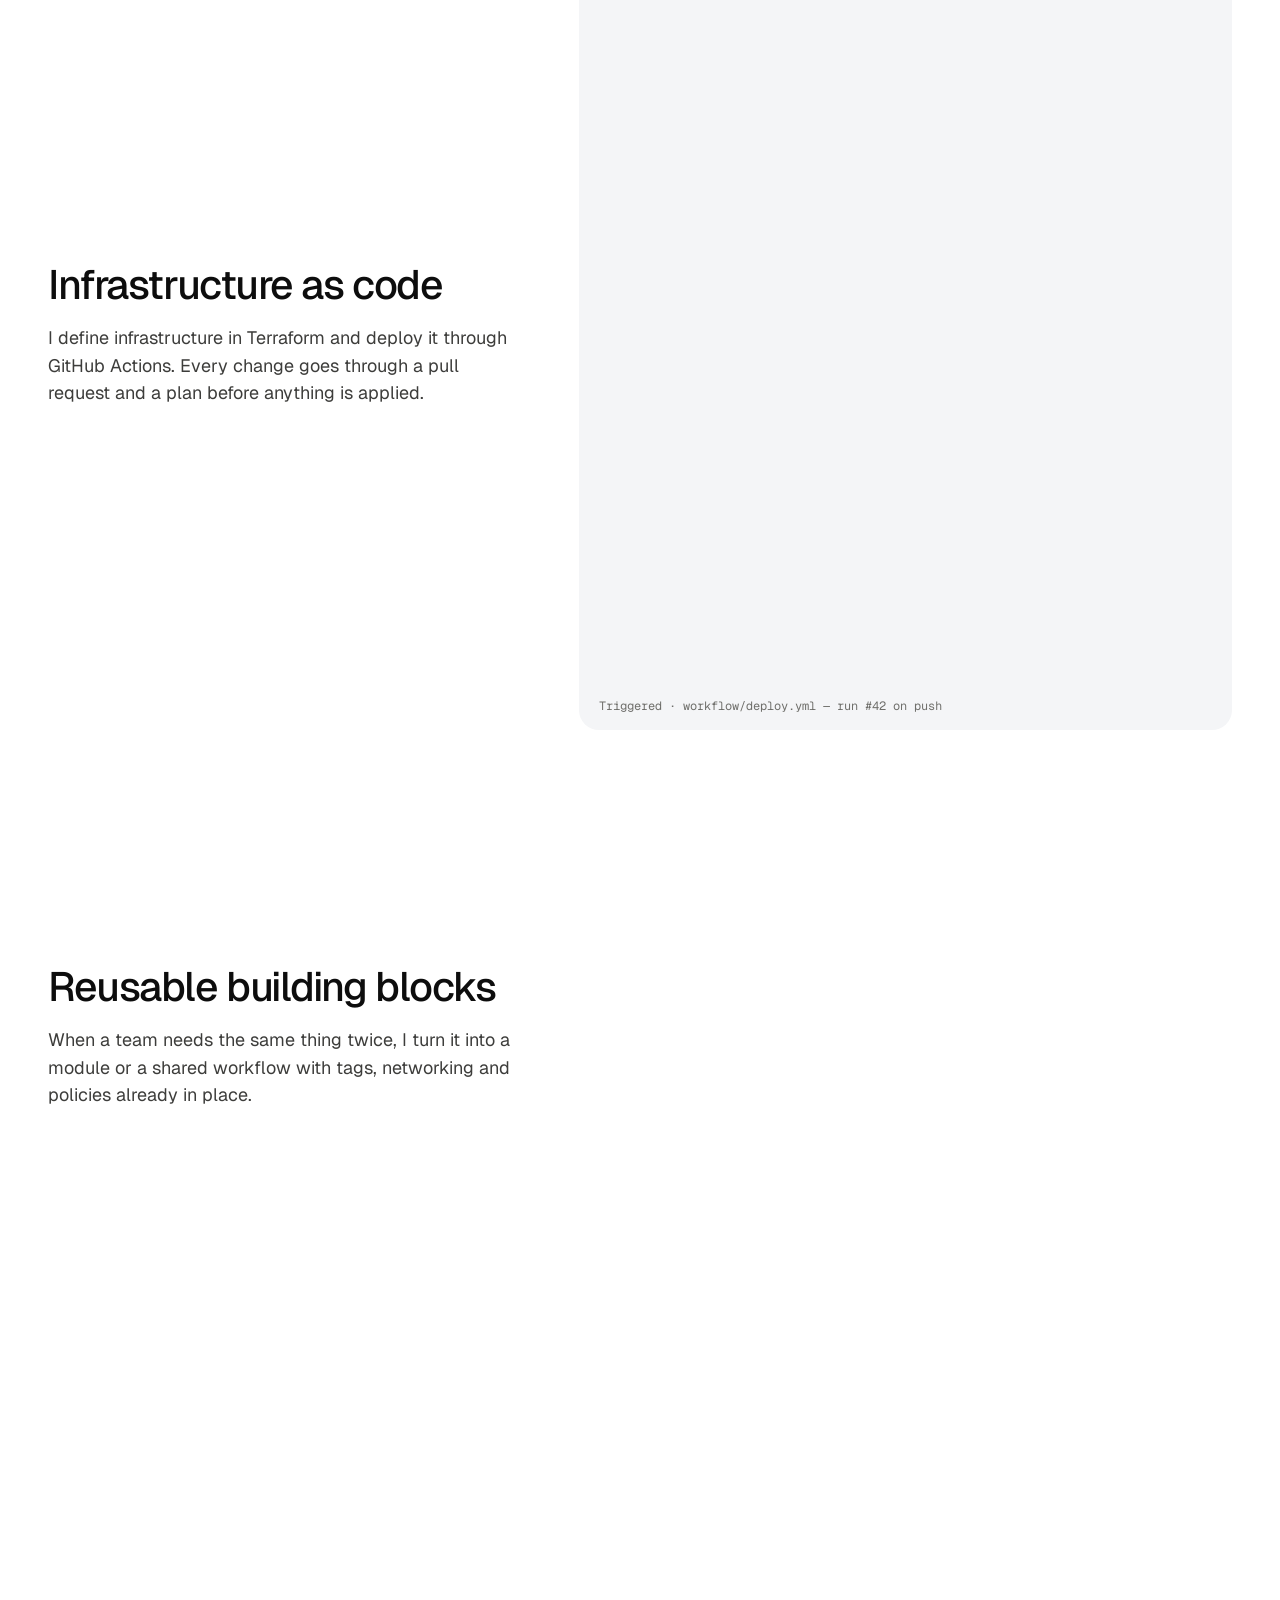
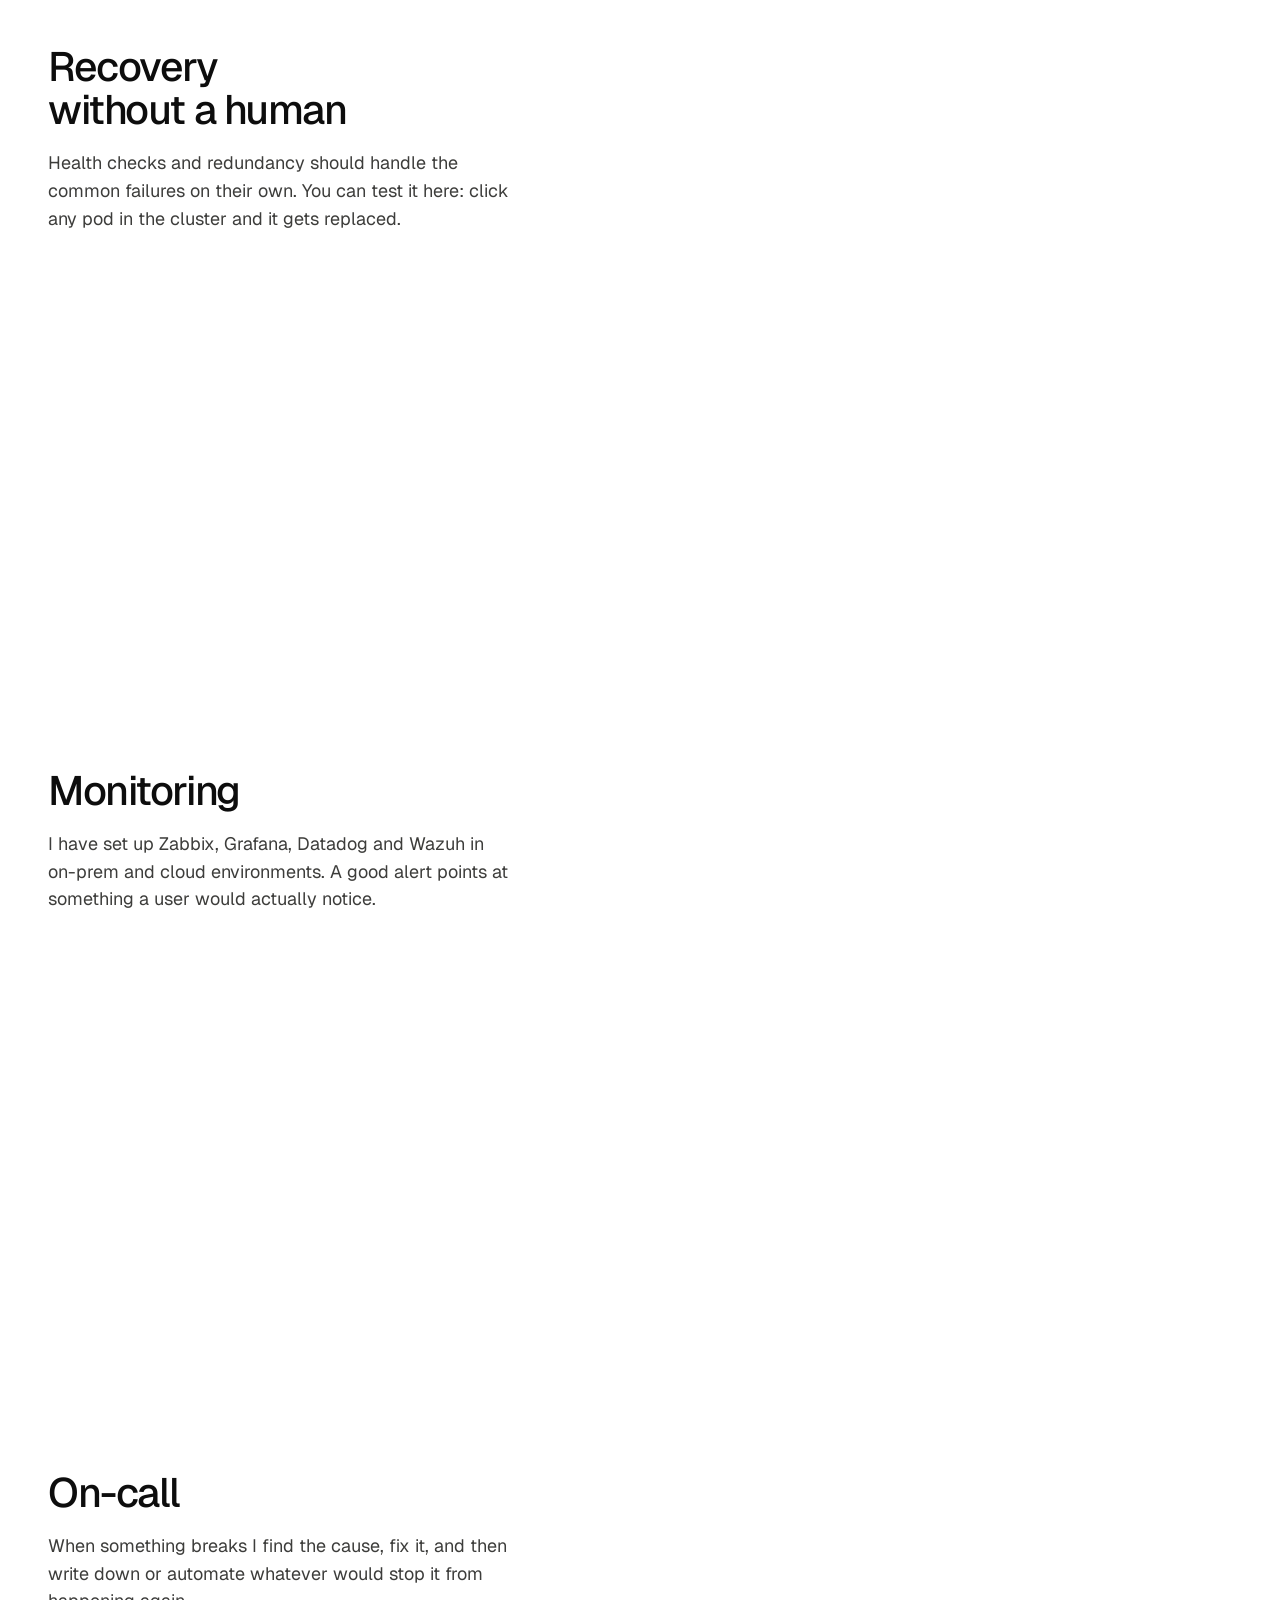
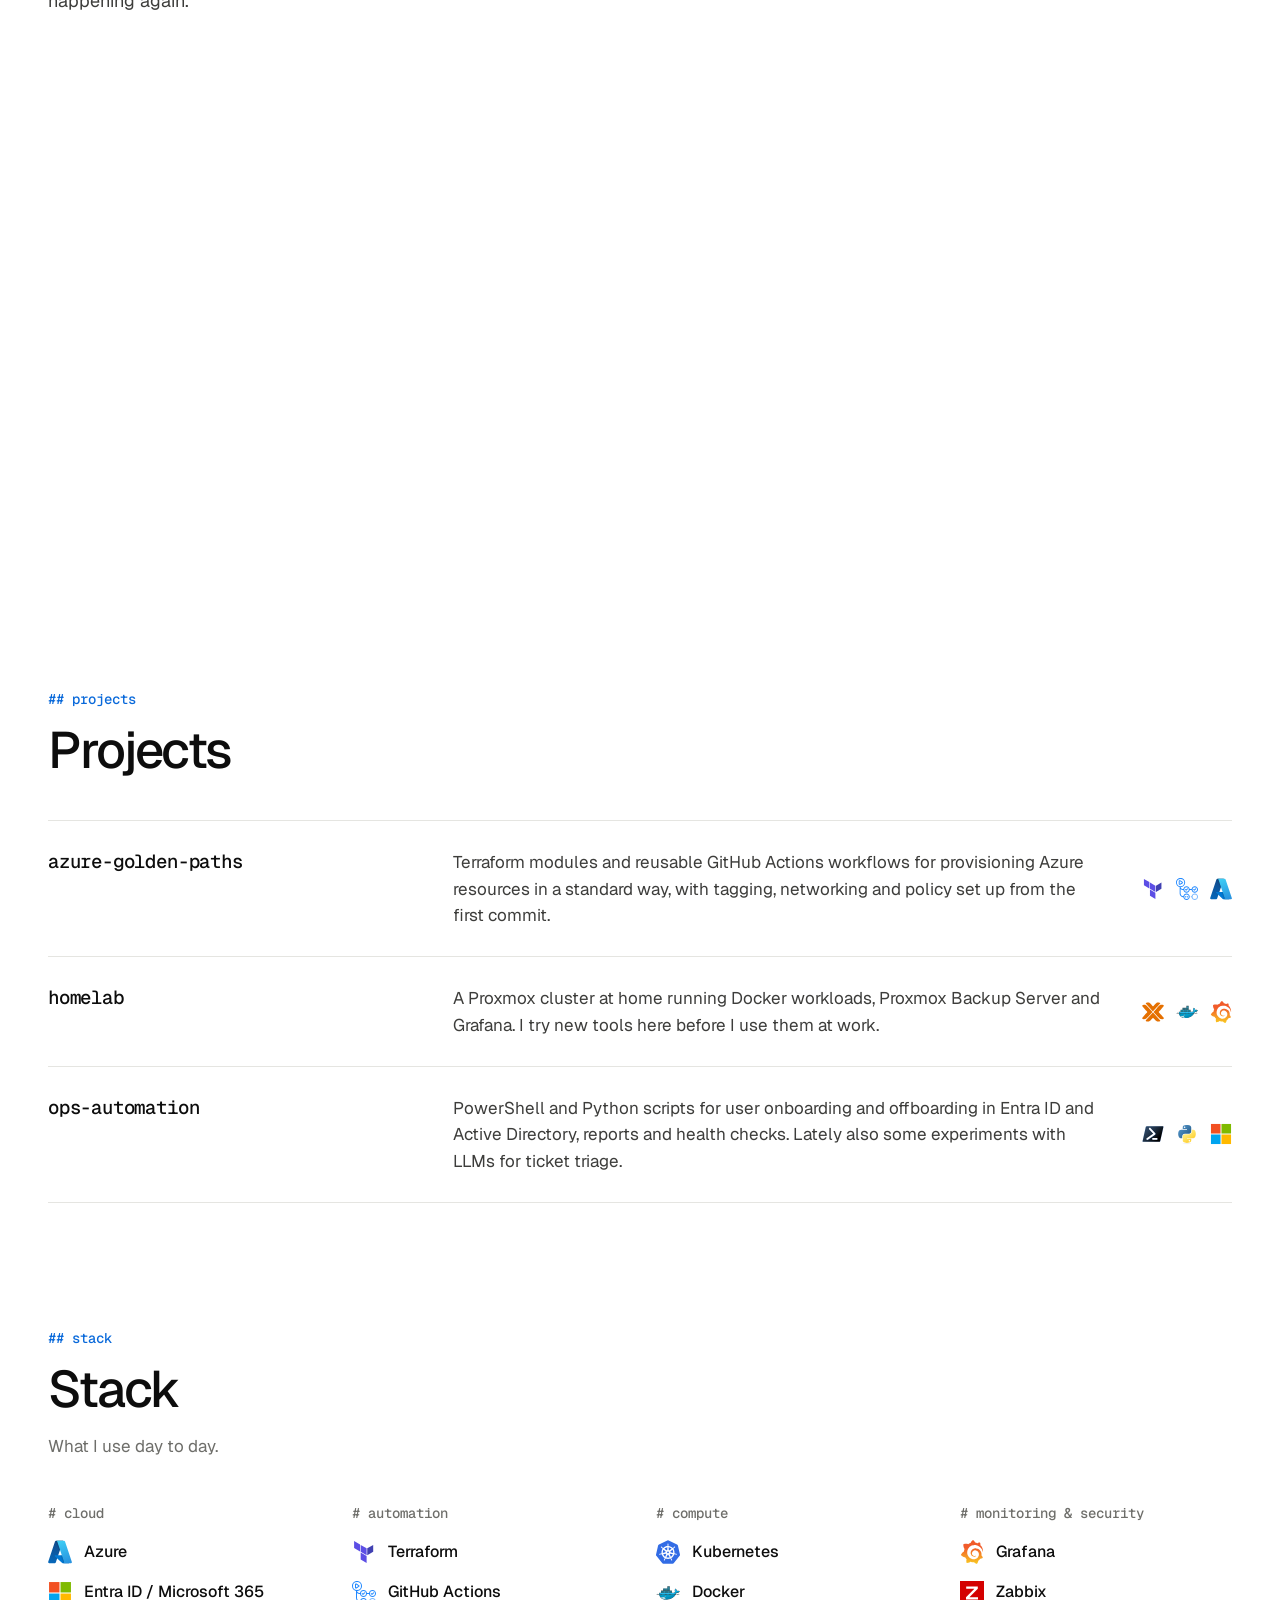
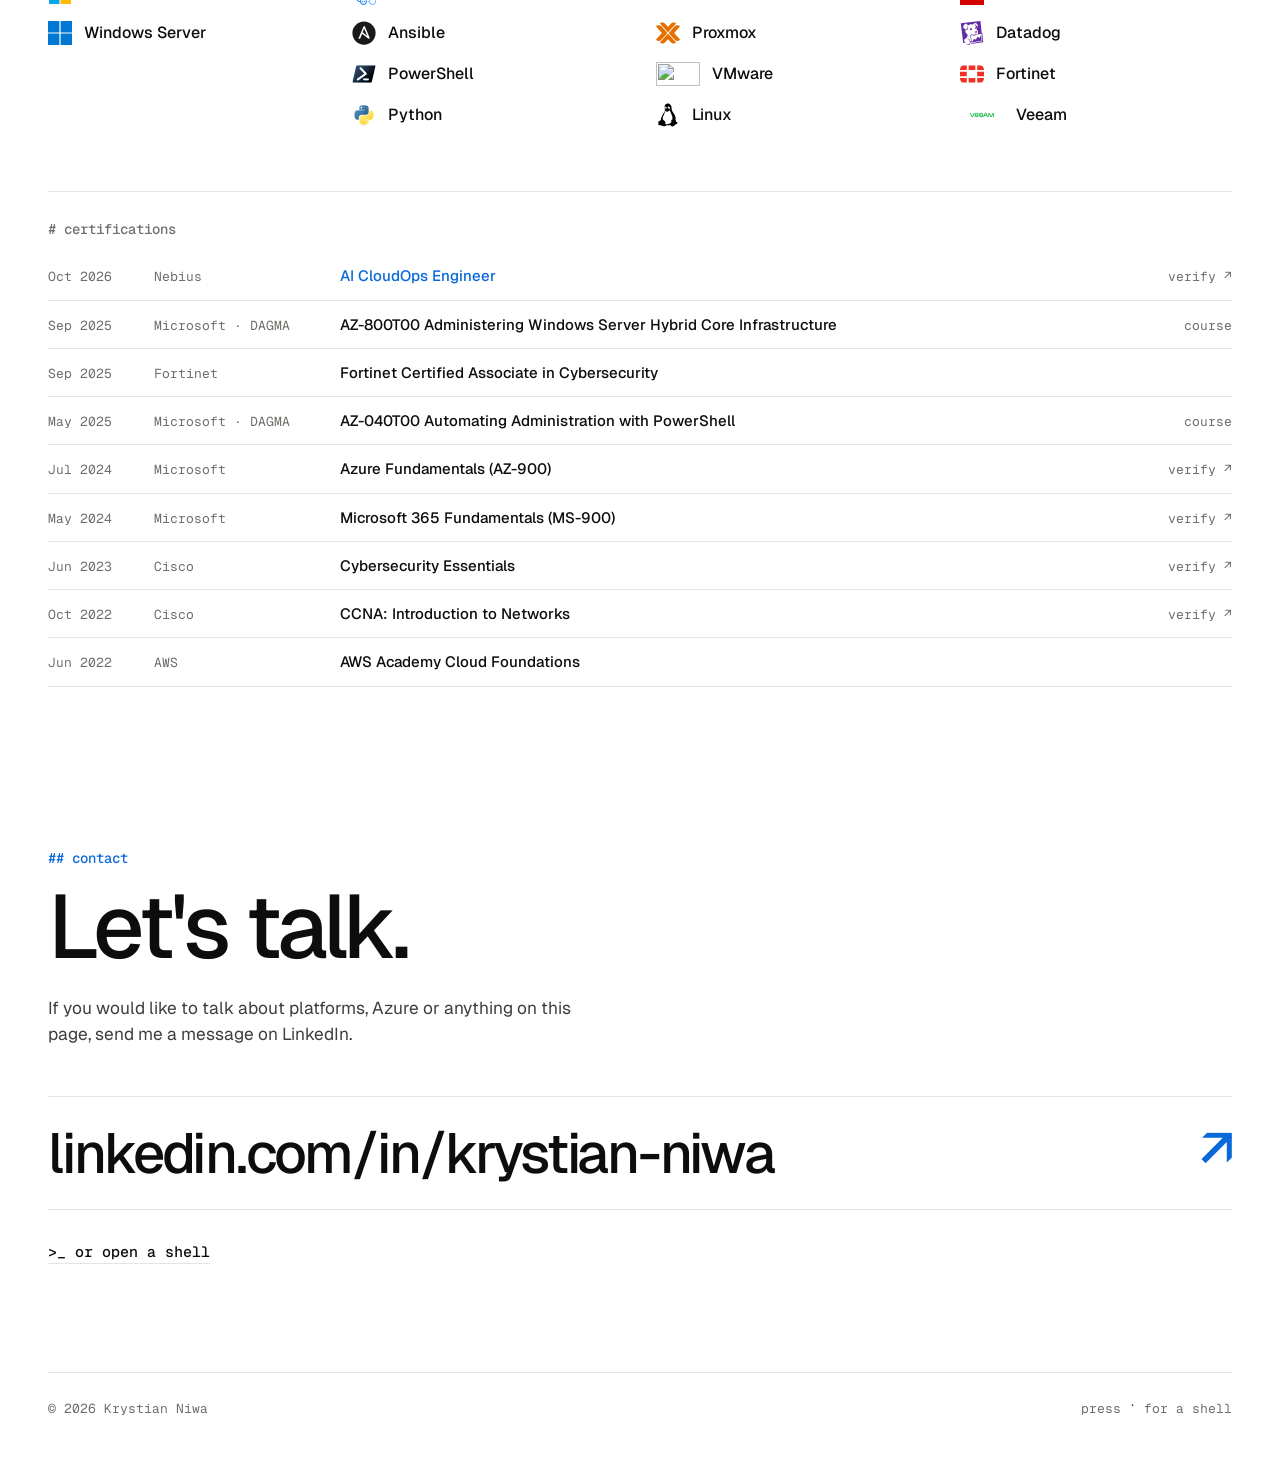
==== commit 87ea9b2f: "Hide employer and client, full certification list, centred story card - Remove company and client na" ====
--- a/index.html
+++ b/index.html
@@ -61,8 +61,8 @@
 <i>Runtime</i>  Docker, Kubernetes, Proxmox
 <i>Observe</i>  Grafana, Zabbix, Datadog
 <i>Shell</i>    pwsh, bash, python
-<i>Certs</i>    AZ-800, AZ-900, MS-900,
-         Nebius AI CloudOps
+<i>Certs</i>    Nebius AI CloudOps, FCA,
+         AZ-900, MS-900
 <i>Lang</i>     Polish, English, German
 
 <span class="sw"><u></u><u></u><u></u><u></u><u></u><u></u><u></u><u></u></span></pre>
@@ -97,7 +97,7 @@
     <section id="growth" class="wrap section growth">
       <div class="growth-head reveal">
         <p class="label">## growth</p>
-        <h2>I help run a large, business-critical Azure environment. <span>Every role before this one handed me more scope than the last.</span></h2>
+        <h2>From helpdesk tickets to running critical enterprise cloud infrastructure at scale. <span>Every role handed me more scope than the last.</span></h2>
       </div>
       <div class="growth-body">
         <div class="growth-text reveal">
@@ -108,19 +108,19 @@
           <div class="contrib-grid" data-contrib></div>
           <div class="contrib-axis" data-contrib-axis></div>
           <figcaption>
-            <span>Each square is a week. The darker it gets, the more I was responsible for.</span>
+            <span>Each square is a week. The stronger the colour, the more I was responsible for.</span>
             <span class="legend" aria-hidden="true">less <i></i><i></i><i></i><i></i><i></i> more</span>
           </figcaption>
         </figure>
       </div>
 
       <div class="now reveal">
-        <p class="now-title">Right now <span>Etteplan, working on Fortum's Azure environment</span></p>
+        <p class="now-title">Right now <span>platform, DevOps and cloud engineering in a large enterprise Azure environment</span></p>
         <dl class="now-list">
-          <div><dt>operations</dt><dd>Keeping business-critical cloud and hybrid infrastructure available: handling complex incidents, finding the root cause and making sure the same problem does not come back.</dd></div>
-          <div><dt>azure</dt><dd>Provisioning and maintaining enterprise Azure resources, access and governance so the environment stays consistent, secure and compliant as it grows.</dd></div>
-          <div><dt>golden paths</dt><dd>Standard Terraform and GitHub Actions workflows that let teams get infrastructure the approved way, without waiting on a ticket.</dd></div>
-          <div><dt>automation</dt><dd>Turning repetitive operational work into PowerShell, Python and Ansible, so the team spends its time on problems instead of chores.</dd></div>
+          <div><dt>platform</dt><dd>Building golden paths: reusable Terraform modules and templates that give teams self-service infrastructure with networking, tagging and policy already in place.</dd></div>
+          <div><dt>ci/cd</dt><dd>GitHub Actions pipelines for infrastructure as code, with OIDC authentication to Azure, Terraform plans reviewed in pull requests and approval gates before production.</dd></div>
+          <div><dt>reliability</dt><dd>Keeping business-critical cloud and hybrid workloads available: incident response, root cause analysis, monitoring and alerting that catch problems before users do.</dd></div>
+          <div><dt>governance</dt><dd>Identity and access with Entra ID and RBAC, Azure governance and cost visibility, and automation in PowerShell, Python and Ansible that removes repetitive operational work.</dd></div>
         </dl>
       </div>
     </section>
@@ -277,16 +277,20 @@
         </div>
       </div>
 
-<div class="certs">
-<pre><span class="c"># certifications</span>
-AZ-800  Windows Server Hybrid Core Infrastructure
-AZ-040  Automate Administration with PowerShell
-AZ-900  Azure Fundamentals
-MS-900  Microsoft 365 Fundamentals
-        Nebius AI CloudOps Engineer
-FCA     Fortinet Certified Associate in Cybersecurity
-CCNA    Introduction to Networks</pre>
-</div>
+      <div class="certs">
+        <h3># certifications</h3>
+        <ul class="cert-list">
+          <li><time>Oct 2026</time><span class="issuer">Nebius</span><span class="name">AI CloudOps Engineer</span><a href="https://www.credly.com/badges/c2f6ebeb-c40b-494a-a022-c50561e7894f/public_url" target="_blank" rel="noopener">verify ↗</a></li>
+          <li><time>Sep 2025</time><span class="issuer">Microsoft · DAGMA</span><span class="name">AZ-800T00 Administering Windows Server Hybrid Core Infrastructure</span><span class="tag">course</span></li>
+          <li><time>Sep 2025</time><span class="issuer">Fortinet</span><span class="name">Fortinet Certified Associate in Cybersecurity</span><span class="tag"></span></li>
+          <li><time>May 2025</time><span class="issuer">Microsoft · DAGMA</span><span class="name">AZ-040T00 Automating Administration with PowerShell</span><span class="tag">course</span></li>
+          <li><time>Jul 2024</time><span class="issuer">Microsoft</span><span class="name">Azure Fundamentals (AZ-900)</span><a href="https://learn.microsoft.com/api/credentials/share/pl-pl/KrystianNiwa-6969/A823D99CC9CD8C1A?sharingId=DA2514EA24824932" target="_blank" rel="noopener">verify ↗</a></li>
+          <li><time>May 2024</time><span class="issuer">Microsoft</span><span class="name">Microsoft 365 Fundamentals (MS-900)</span><a href="https://learn.microsoft.com/api/credentials/share/en-us/KrystianNiwa-6969/80D26E20087F6404?sharingId=DA2514EA24824932" target="_blank" rel="noopener">verify ↗</a></li>
+          <li><time>Jun 2023</time><span class="issuer">Cisco</span><span class="name">Cybersecurity Essentials</span><a href="https://www.credly.com/badges/47dbc78a-604a-4336-a8b3-32f23ff3470b/public_url" target="_blank" rel="noopener">verify ↗</a></li>
+          <li><time>Oct 2022</time><span class="issuer">Cisco</span><span class="name">CCNA: Introduction to Networks</span><a href="https://www.credly.com/badges/fc2dcf5e-33e2-431e-974d-368970b5f75d/public_url" target="_blank" rel="noopener">verify ↗</a></li>
+          <li><time>Jun 2022</time><span class="issuer">AWS</span><span class="name">AWS Academy Cloud Foundations</span><span class="tag"></span></li>
+        </ul>
+      </div>
     </section>
 
     <section id="contact" class="wrap contact">
--- a/assets/css/style.css
+++ b/assets/css/style.css
@@ -274,6 +274,8 @@
 .contrib-axis { position: relative; height: 54px; margin-top: 12px; font: 400 12px/1.4 var(--mono); color: var(--muted); }
 .contrib-axis span { position: absolute; left: var(--x); top: 0; padding-left: 8px; border-left: 1px solid var(--line); max-width: 30%; }
 .contrib-axis b { display: block; color: var(--fg); font-weight: 500; }
+.contrib-axis .current { border-left-color: var(--accent); }
+.contrib-axis .current b { color: var(--accent); }
 .contrib figcaption { display: flex; justify-content: space-between; gap: 16px; flex-wrap: wrap; margin-top: 18px; font: 400 12px var(--mono); color: var(--muted); }
 .legend { display: inline-flex; align-items: center; gap: 3px; }
 .legend i { width: 10px; height: 10px; border-radius: 2px; background: var(--lv0); }
@@ -307,7 +309,8 @@
   display: grid; grid-template-columns: minmax(0, 5fr) minmax(0, 7fr); gap: 0 clamp(32px, 5vw, 80px);
   padding-top: clamp(48px, 8vh, 96px);
 }
-.story-card { grid-column: 2; grid-row: 1; align-self: start; position: sticky; top: 24px; height: calc(100vh - 48px); max-height: 780px; }
+/* the card is vertically centred in the viewport, so it lines up with the step being read */
+.story-card { grid-column: 2; grid-row: 1; align-self: start; position: sticky; top: max(24px, calc((100vh - 780px) / 2)); height: min(calc(100vh - 48px), 780px); }
 .steps { grid-column: 1; grid-row: 1; padding: 0 0 30vh; }
 .step { min-height: 78vh; display: flex; flex-direction: column; justify-content: center; opacity: 0.28; transition: opacity 0.4s; }
 .step.on { opacity: 1; }
@@ -341,8 +344,17 @@
 .certs {
   margin-top: 64px; padding-top: 28px; border-top: 1px solid var(--line);
 }
-.certs pre { font: 400 14px/1.9 var(--mono); color: var(--fg2); white-space: pre-wrap; }
-.certs .c { color: var(--muted); }
+.certs h3 { font: 500 14px var(--mono); color: var(--muted); margin: 0 0 14px; }
+.cert-list { list-style: none; margin: 0; padding: 0; }
+.cert-list li {
+  display: grid; grid-template-columns: 90px 170px minmax(0, 1fr) 80px; gap: 16px; align-items: baseline;
+  padding: 12px 0; border-bottom: 1px solid var(--line); font-size: 15px;
+}
+.cert-list time, .cert-list .issuer, .cert-list .tag, .cert-list a { font: 400 13px var(--mono); color: var(--muted); }
+.cert-list .name { color: var(--fg); font-weight: 500; }
+.cert-list li:first-child .name { color: var(--accent); }
+.cert-list a, .cert-list .tag { text-align: right; }
+.cert-list a:hover { color: var(--accent); }
 
 
 /* ---------- contact ---------- */
@@ -431,6 +443,11 @@
   .repos li { grid-template-columns: minmax(0, 1fr); }
 }
 @media (max-width: 640px) {
+  .cert-list li { grid-template-columns: 76px minmax(0, 1fr); gap: 2px 12px; }
+  .cert-list .issuer { grid-column: 2; grid-row: 1; }
+  .cert-list .name { grid-column: 2; }
+  .cert-list a, .cert-list .tag { grid-column: 2; text-align: left; }
+  .cert-list .tag:empty { display: none; }
   .contrib-grid { gap: 1px; }
   .contrib-axis { height: auto; display: grid; gap: 8px; }
   .contrib-axis span { position: static; max-width: none; }
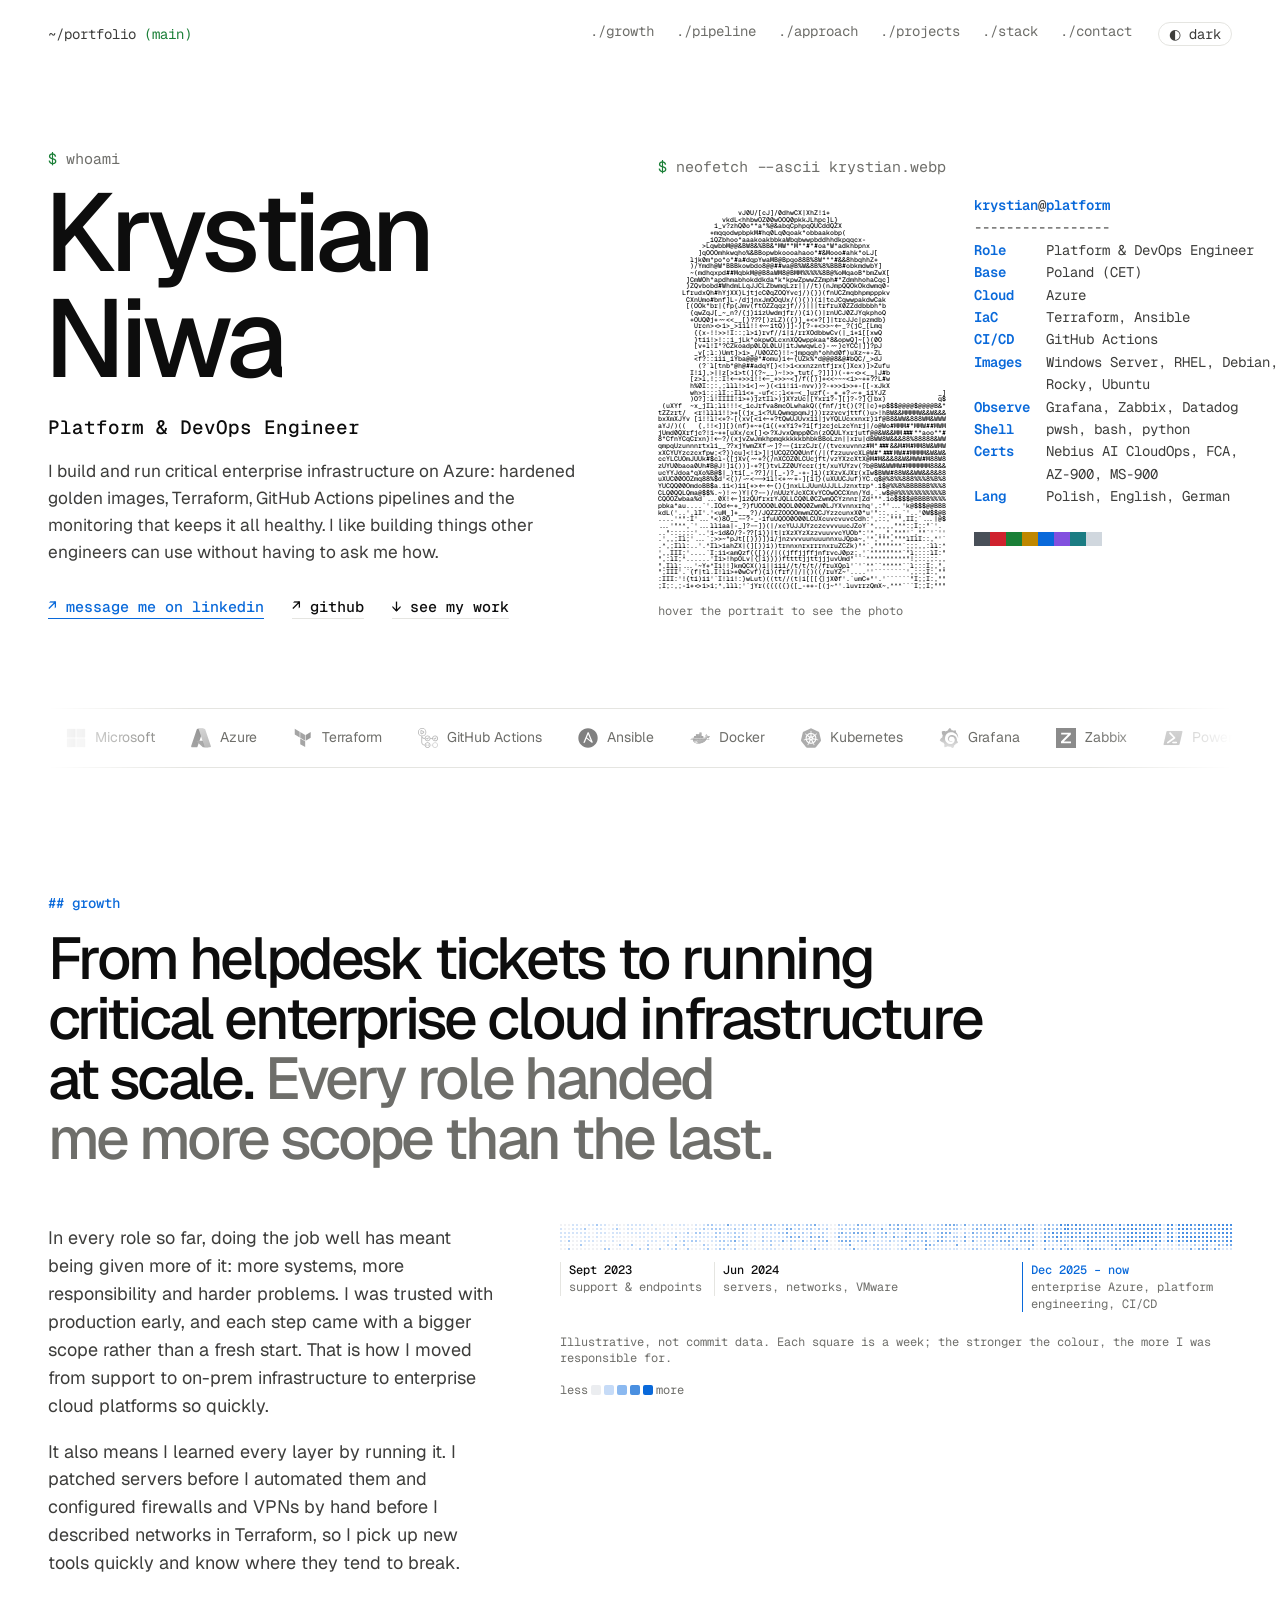
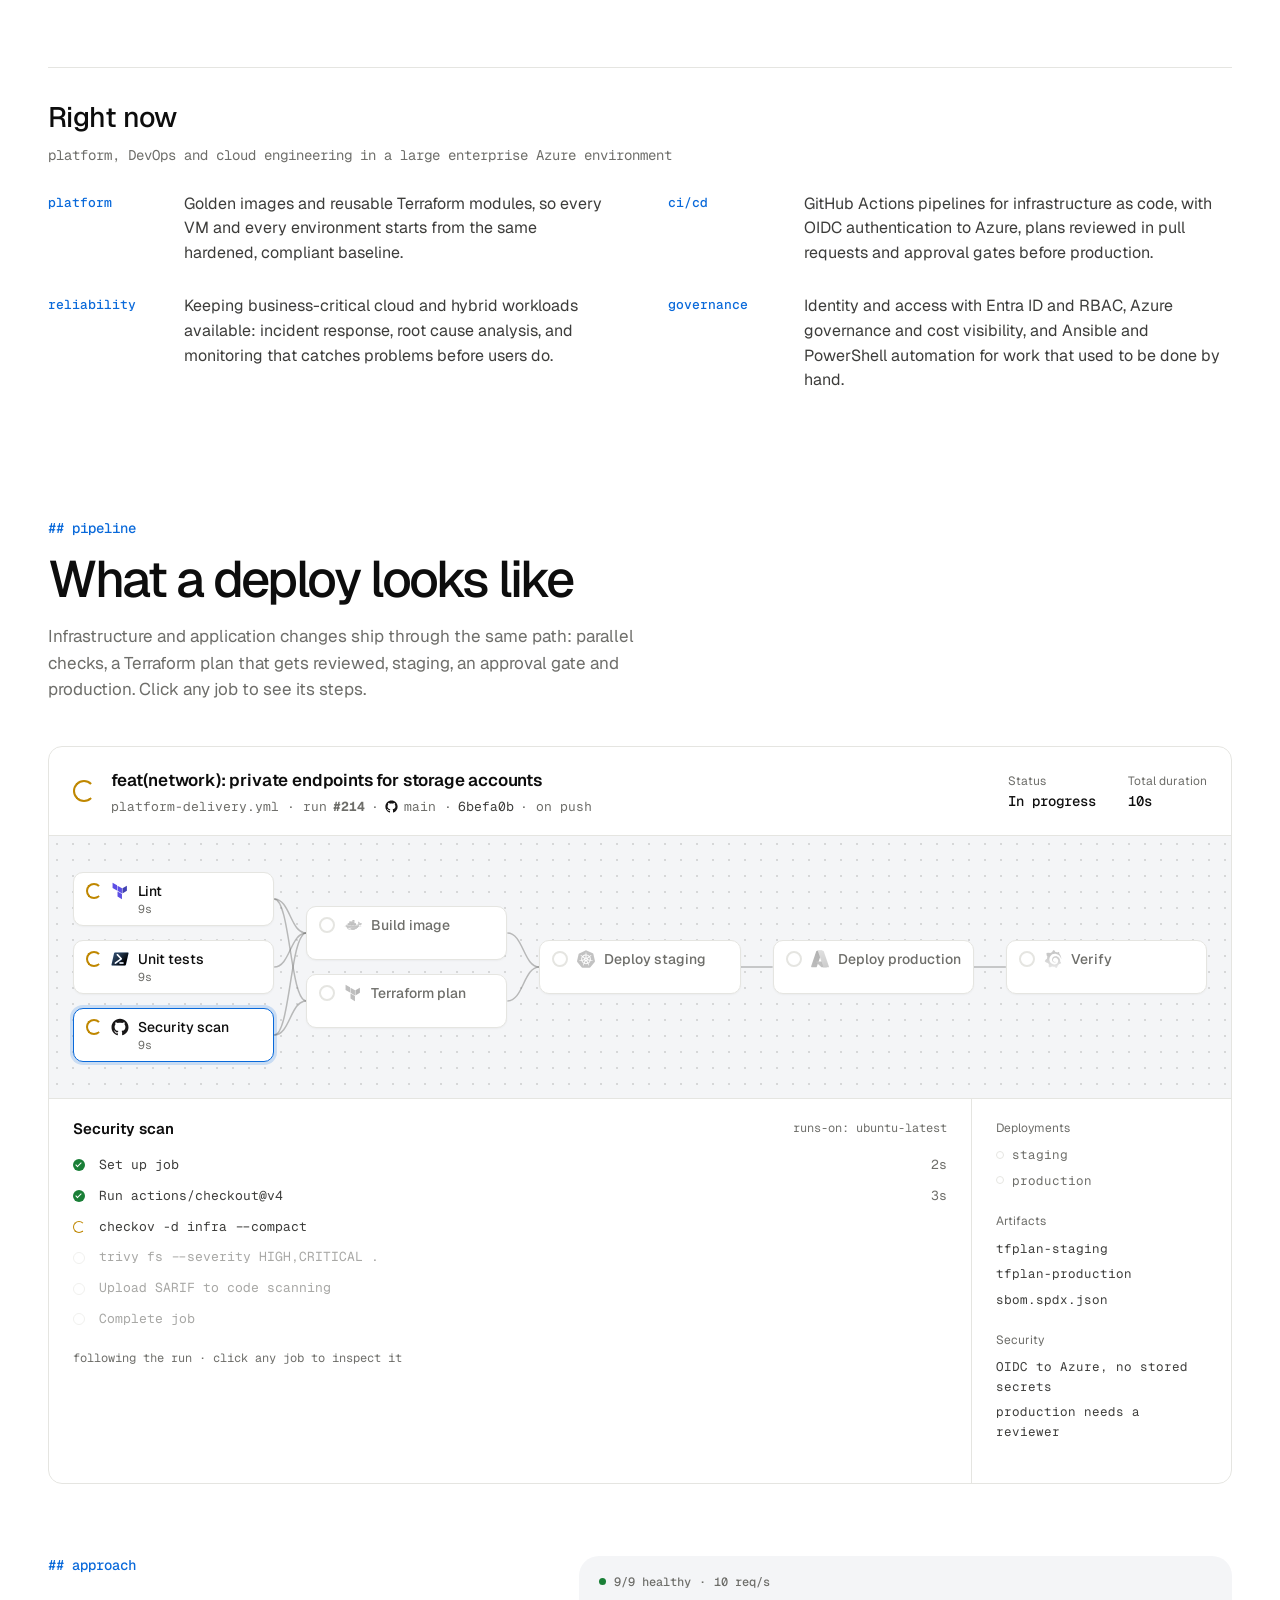
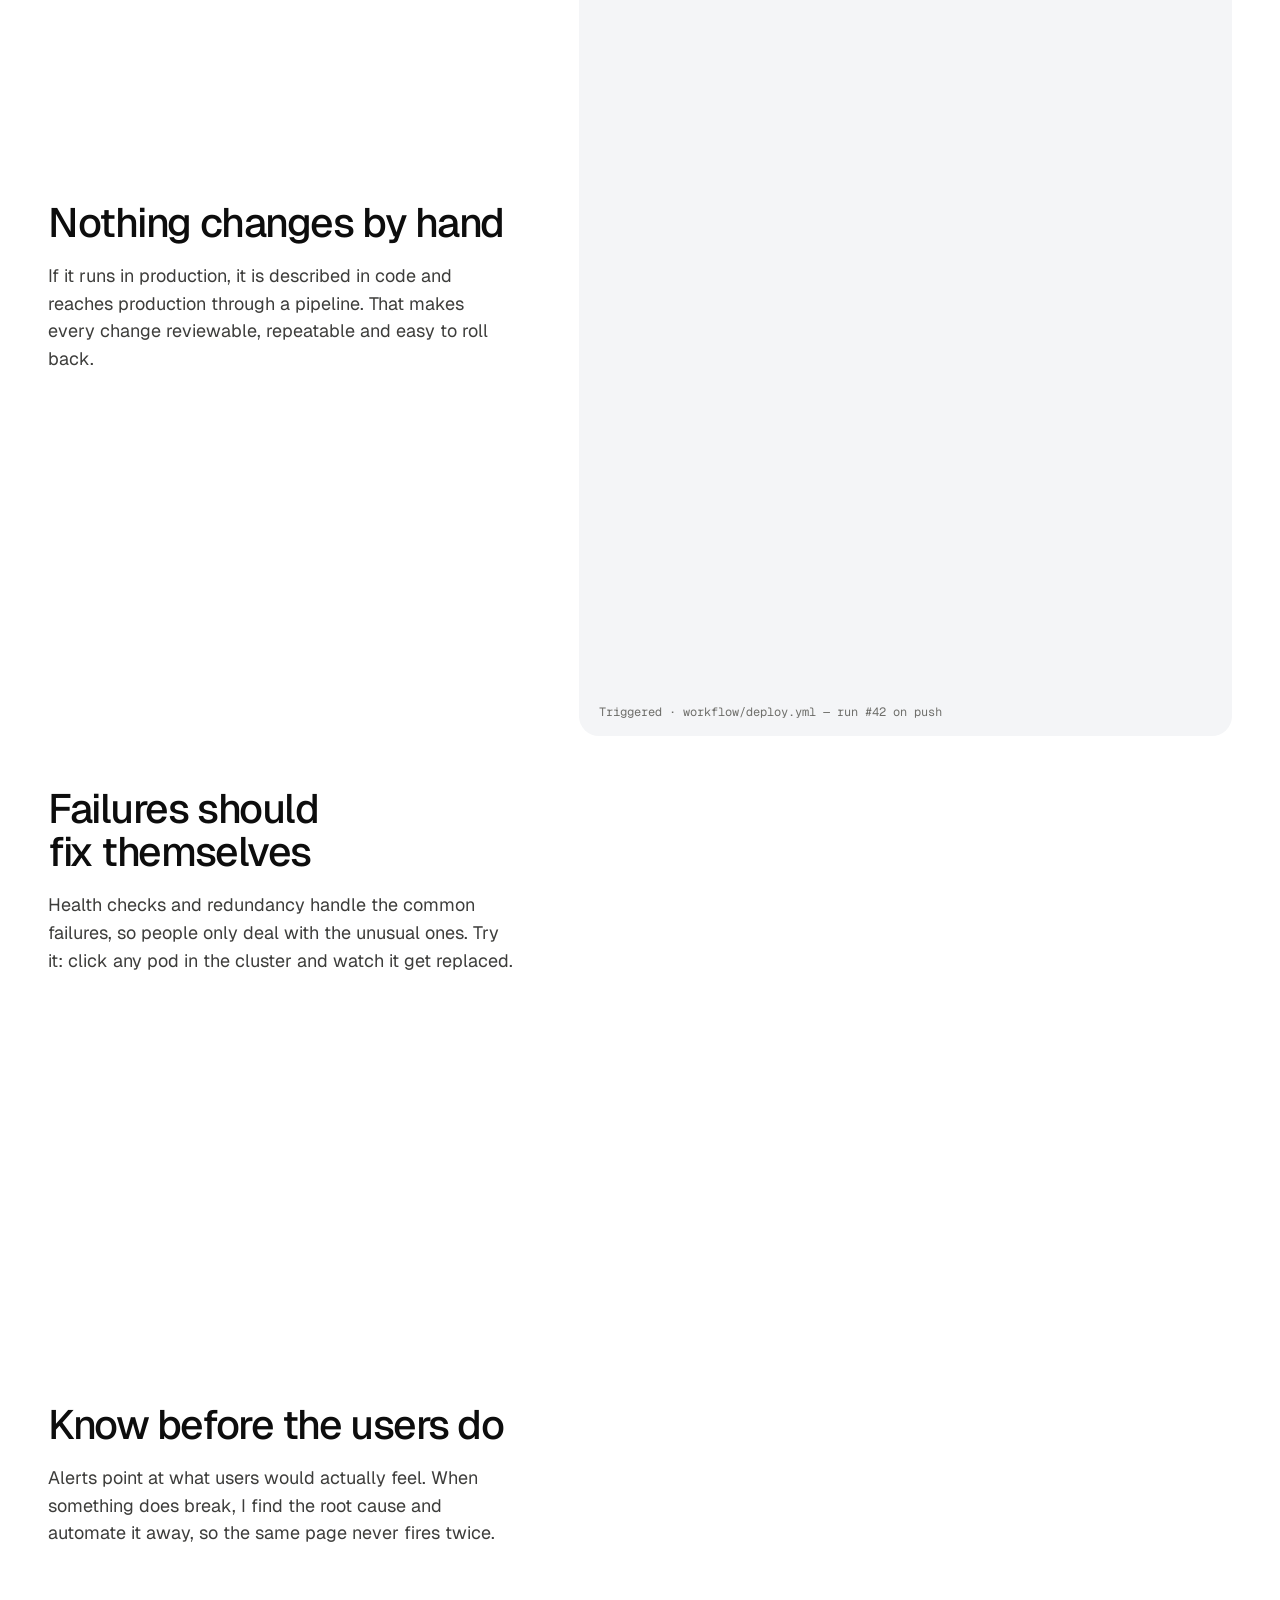
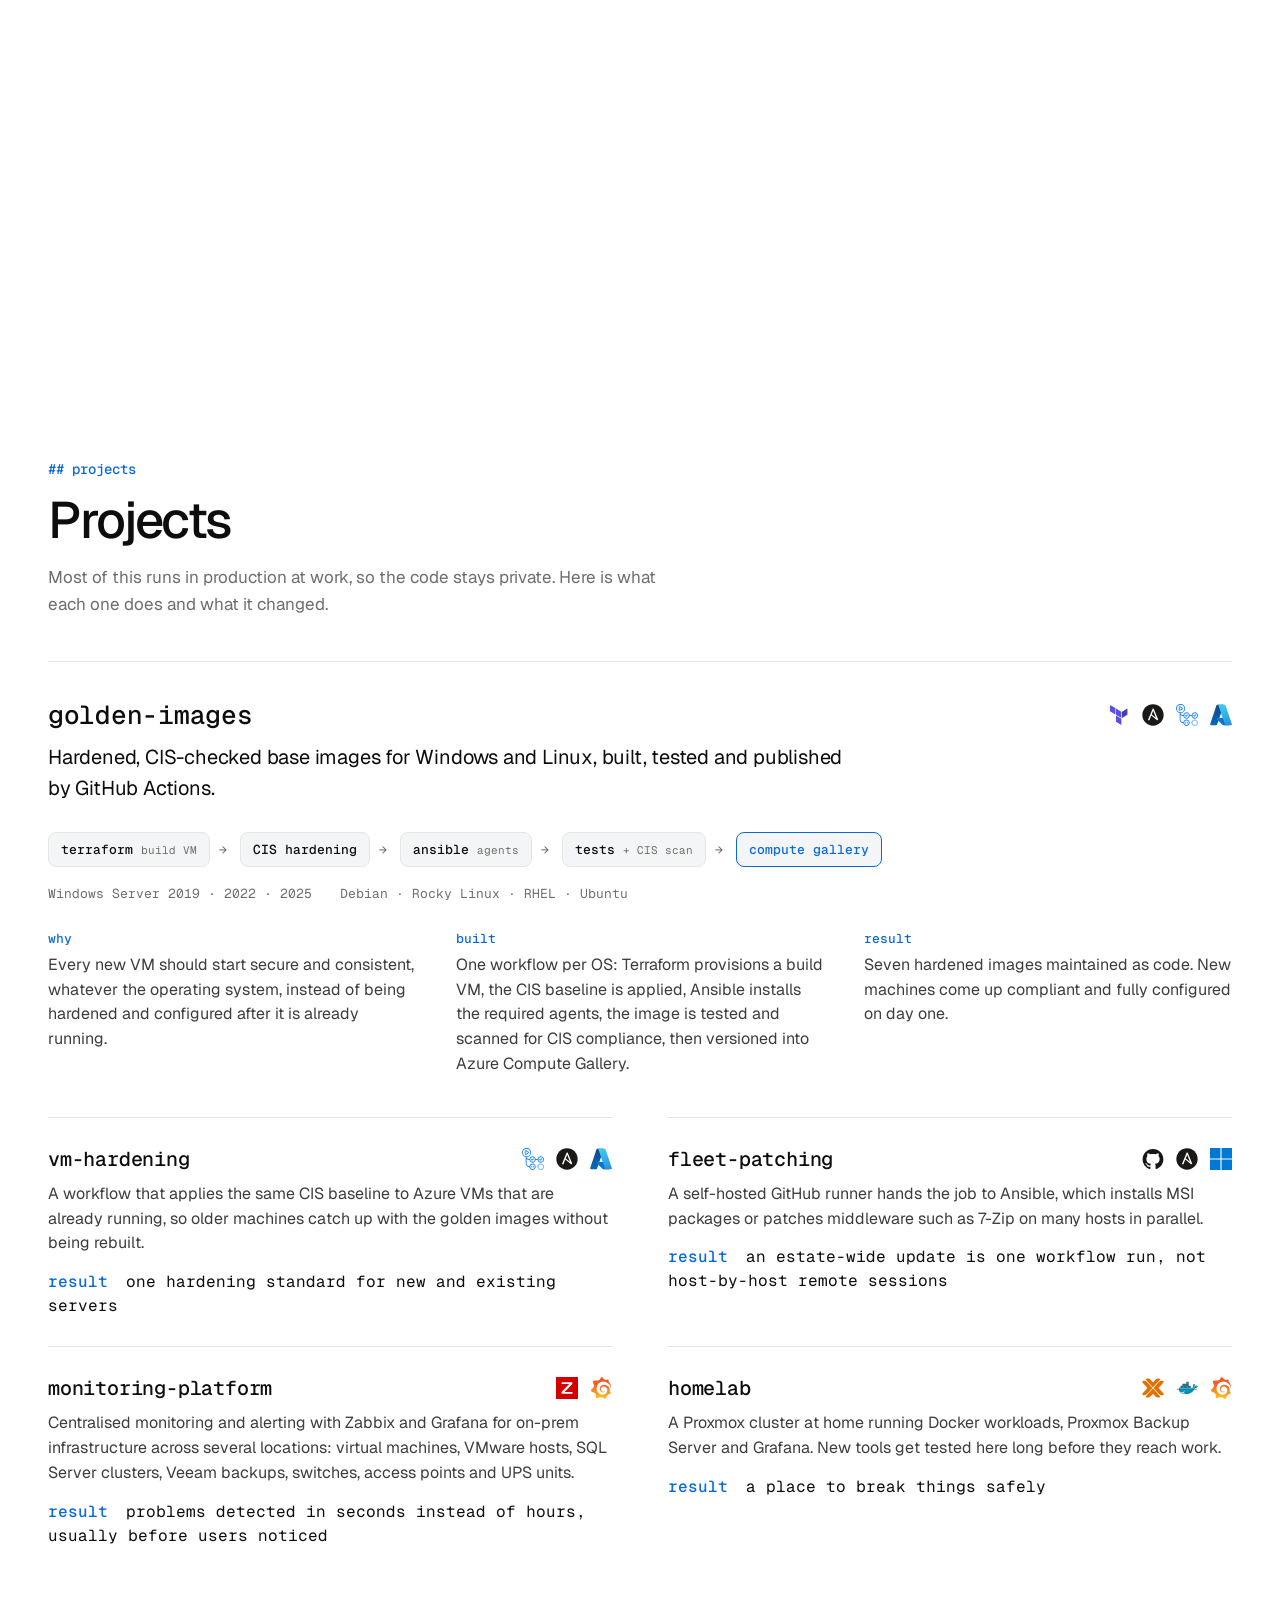
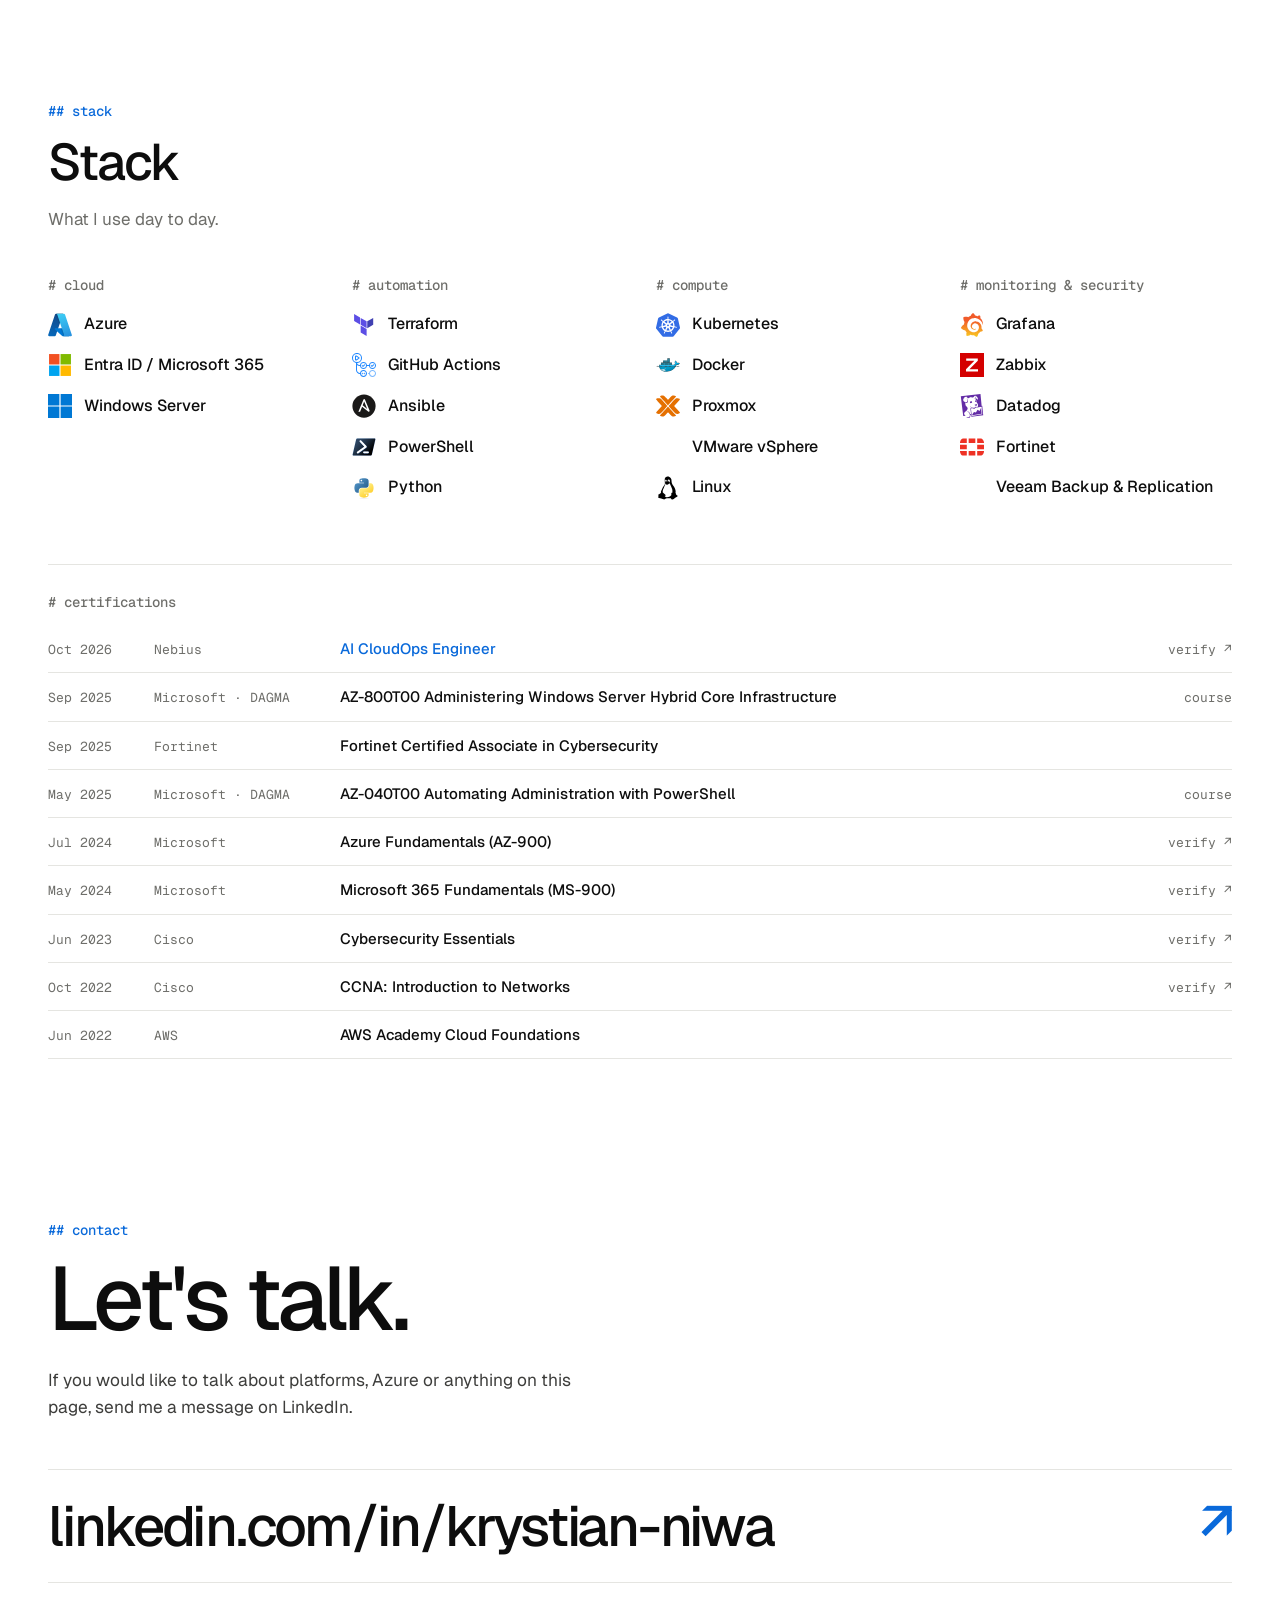
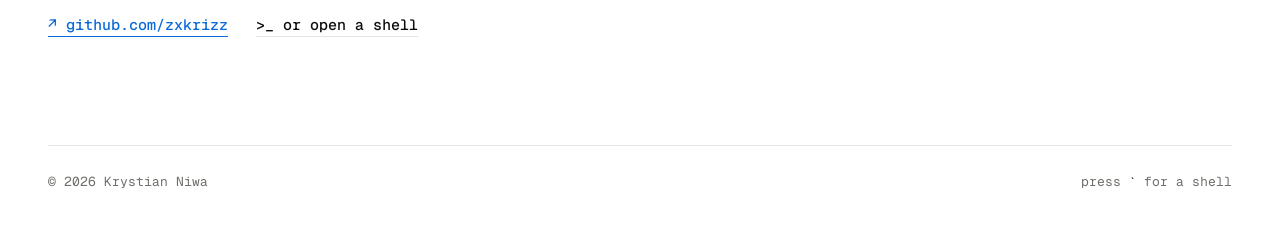
==== commit 919ae162: "Real projects, theme toggle, GitHub link, social preview - Projects: golden images case study (Terra" ====
--- a/index.html
+++ b/index.html
@@ -4,18 +4,52 @@
   <meta charset="utf-8">
   <meta name="viewport" content="width=device-width, initial-scale=1">
   <title>Krystian Niwa · Platform & DevOps Engineer</title>
-  <meta name="description" content="Krystian Niwa, Platform & DevOps Engineer based in Poland. Azure, Terraform, GitHub Actions, Kubernetes and monitoring.">
+  <script>
+    // theme before first paint: the visitor's saved choice, otherwise the system setting
+    (function () {
+      var t; try { t = localStorage.getItem('theme'); } catch (e) {}
+      var dark = t ? t === 'dark' : matchMedia('(prefers-color-scheme: dark)').matches;
+      var r = document.documentElement;
+      r.setAttribute('data-theme', dark ? 'dark' : 'light');
+      r.classList.add('js');
+    })();
+  </script>
+  <meta name="description" content="Krystian Niwa, Platform & DevOps Engineer in Poland. Enterprise Azure, golden images, Terraform, GitHub Actions, Ansible and monitoring.">
+  <link rel="canonical" href="__SITE_URL__/">
+  <meta property="og:type" content="website">
+  <meta property="og:url" content="__SITE_URL__/">
   <meta property="og:title" content="Krystian Niwa · Platform & DevOps Engineer">
-  <meta property="og:description" content="Cloud platforms on Azure: Terraform, GitHub Actions, containers and monitoring.">
-  <meta property="og:type" content="website">
-  <meta property="og:image" content="assets/img/krystian.webp">
+  <meta property="og:description" content="Enterprise Azure, golden images, Terraform, GitHub Actions, Ansible and monitoring.">
+  <meta property="og:image" content="__SITE_URL__/assets/img/og.png">
+  <meta property="og:image:width" content="1200">
+  <meta property="og:image:height" content="627">
+  <meta property="og:image:alt" content="Krystian Niwa, Platform & DevOps Engineer">
+  <meta name="twitter:card" content="summary_large_image">
   <meta name="theme-color" content="#ffffff" media="(prefers-color-scheme: light)">
   <meta name="theme-color" content="#0b0b0c" media="(prefers-color-scheme: dark)">
+  <script type="application/ld+json">
+  {
+    "@context": "https://schema.org",
+    "@type": "Person",
+    "name": "Krystian Niwa",
+    "jobTitle": "Platform & DevOps Engineer",
+    "url": "__SITE_URL__/",
+    "image": "__SITE_URL__/assets/img/krystian.webp",
+    "address": { "@type": "PostalAddress", "addressCountry": "PL" },
+    "sameAs": ["https://www.linkedin.com/in/krystian-niwa/", "https://github.com/zxkrizz"],
+    "knowsAbout": ["Microsoft Azure", "Terraform", "GitHub Actions", "Ansible", "Platform engineering", "Zabbix", "Grafana", "PowerShell"]
+  }
+  </script>
   <link rel="icon" href="data:image/svg+xml,%3Csvg xmlns='http://www.w3.org/2000/svg' viewBox='0 0 32 32'%3E%3Crect width='32' height='32' rx='6' fill='%230d1117'/%3E%3Cpath d='M9 21l5-5-5-5' stroke='%234493f8' stroke-width='3' fill='none' stroke-linecap='round' stroke-linejoin='round'/%3E%3Cpath d='M16 22h7' stroke='%23fff' stroke-width='3' stroke-linecap='round'/%3E%3C/svg%3E">
   <link rel="preconnect" href="https://fonts.googleapis.com">
   <link rel="preconnect" href="https://fonts.gstatic.com" crossorigin>
   <link href="https://fonts.googleapis.com/css2?family=Geist:wght@300..700&family=Geist+Mono:wght@400;500;600&display=swap" rel="stylesheet">
   <link rel="stylesheet" href="assets/css/style.css">
+  <noscript><style>
+    .ascii, .contrib, .gha-graph, .gha-foot, .story-card canvas, .overlay { display: none !important; }
+    .portrait img { position: static !important; opacity: 1 !important; width: 260px; height: auto; aspect-ratio: 4 / 5; }
+    .portrait-hint { display: none; }
+  </style></noscript>
 </head>
 <body>
   <main id="top">
@@ -29,6 +63,7 @@
           <a href="#work">./projects</a>
           <a href="#stack">./stack</a>
           <a href="#contact">./contact</a>
+          <button class="theme-toggle" type="button" data-theme-toggle>◐ dark</button>
         </span>
       </nav>
 
@@ -37,17 +72,18 @@
           <p class="cmd"><span class="ps">$</span> whoami</p>
           <h1>Krystian Niwa</h1>
           <p class="role">Platform &amp; DevOps Engineer</p>
-          <p class="lead">I work on cloud platforms in Azure. Most of my time goes into Terraform, GitHub Actions pipelines, containers and monitoring. I like building things other engineers can use without having to ask me how.</p>
+          <p class="lead">I build and run critical enterprise infrastructure on Azure: hardened golden images, Terraform, GitHub Actions pipelines and the monitoring that keeps it all healthy. I like building things other engineers can use without having to ask me how.</p>
           <p class="cta">
             <a href="https://www.linkedin.com/in/krystian-niwa/" target="_blank" rel="noopener">↗ message me on linkedin</a>
-            <a href="#growth">↓ how far I've come</a>
+            <a href="https://github.com/zxkrizz" target="_blank" rel="noopener">↗ github</a>
+            <a href="#work">↓ see my work</a>
           </p>
         </div>
 
         <div class="fetch">
           <p class="cmd"><span class="ps">$</span> neofetch --ascii krystian.webp</p>
           <div class="fetch-grid">
-            <div class="portrait" title="hover to see the photo">
+            <div class="portrait" role="button" tabindex="0" aria-pressed="false" aria-label="Show the photo instead of the ASCII portrait">
               <pre class="ascii" aria-hidden="true"></pre>
               <img src="assets/img/krystian.webp" alt="Portrait of Krystian Niwa" width="1254" height="1254">
             </div>
@@ -58,7 +94,8 @@
 <i>Cloud</i>    Azure
 <i>IaC</i>      Terraform, Ansible
 <i>CI/CD</i>    GitHub Actions
-<i>Runtime</i>  Docker, Kubernetes, Proxmox
+<i>Images</i>   Windows Server, RHEL, Debian,
+         Rocky, Ubuntu
 <i>Observe</i>  Grafana, Zabbix, Datadog
 <i>Shell</i>    pwsh, bash, python
 <i>Certs</i>    Nebius AI CloudOps, FCA,
@@ -67,6 +104,7 @@
 
 <span class="sw"><u></u><u></u><u></u><u></u><u></u><u></u><u></u><u></u></span></pre>
           </div>
+          <p class="portrait-hint"><span class="hover-only">hover</span><span class="touch-only">tap</span> the portrait to see the photo</p>
         </div>
       </div>
     </header>
@@ -79,11 +117,11 @@
             <li><img src="assets/logos/azure.svg" alt="">Azure</li>
             <li><img src="assets/logos/terraform.svg" alt="">Terraform</li>
             <li><img src="assets/logos/githubactions.svg" alt="">GitHub Actions</li>
+            <li><img src="assets/logos/ansible.svg" alt="">Ansible</li>
             <li><img src="assets/logos/docker.svg" alt="">Docker</li>
             <li><img src="assets/logos/kubernetes.svg" alt="">Kubernetes</li>
             <li><img src="assets/logos/grafana.svg" alt="">Grafana</li>
             <li><img src="assets/logos/zabbix.svg" alt="">Zabbix</li>
-            <li><img src="assets/logos/ansible.svg" alt="">Ansible</li>
             <li><img src="assets/logos/powershell.svg" alt="">PowerShell</li>
             <li><img src="assets/logos/python.svg" alt="">Python</li>
             <li><img src="assets/logos/linux.svg" alt="">Linux</li>
@@ -108,7 +146,7 @@
           <div class="contrib-grid" data-contrib></div>
           <div class="contrib-axis" data-contrib-axis></div>
           <figcaption>
-            <span>Each square is a week. The stronger the colour, the more I was responsible for.</span>
+            <span>Illustrative, not commit data. Each square is a week; the stronger the colour, the more I was responsible for.</span>
             <span class="legend" aria-hidden="true">less <i></i><i></i><i></i><i></i><i></i> more</span>
           </figcaption>
         </figure>
@@ -117,10 +155,10 @@
       <div class="now reveal">
         <p class="now-title">Right now <span>platform, DevOps and cloud engineering in a large enterprise Azure environment</span></p>
         <dl class="now-list">
-          <div><dt>platform</dt><dd>Building golden paths: reusable Terraform modules and templates that give teams self-service infrastructure with networking, tagging and policy already in place.</dd></div>
-          <div><dt>ci/cd</dt><dd>GitHub Actions pipelines for infrastructure as code, with OIDC authentication to Azure, Terraform plans reviewed in pull requests and approval gates before production.</dd></div>
-          <div><dt>reliability</dt><dd>Keeping business-critical cloud and hybrid workloads available: incident response, root cause analysis, monitoring and alerting that catch problems before users do.</dd></div>
-          <div><dt>governance</dt><dd>Identity and access with Entra ID and RBAC, Azure governance and cost visibility, and automation in PowerShell, Python and Ansible that removes repetitive operational work.</dd></div>
+          <div><dt>platform</dt><dd>Golden images and reusable Terraform modules, so every VM and every environment starts from the same hardened, compliant baseline.</dd></div>
+          <div><dt>ci/cd</dt><dd>GitHub Actions pipelines for infrastructure as code, with OIDC authentication to Azure, plans reviewed in pull requests and approval gates before production.</dd></div>
+          <div><dt>reliability</dt><dd>Keeping business-critical cloud and hybrid workloads available: incident response, root cause analysis, and monitoring that catches problems before users do.</dd></div>
+          <div><dt>governance</dt><dd>Identity and access with Entra ID and RBAC, Azure governance and cost visibility, and Ansible and PowerShell automation for work that used to be done by hand.</dd></div>
         </dl>
       </div>
     </section>
@@ -146,6 +184,7 @@
         <div class="gha-graph" data-graph>
           <svg class="gha-wires" aria-hidden="true"></svg>
         </div>
+        <noscript><p class="gha-nojs">lint, tests and a security scan run in parallel → image build and Terraform plan → deploy to staging → approval → deploy to production → verify. The live run needs JavaScript.</p></noscript>
         <div class="gha-foot">
           <div class="gha-log" aria-live="off">
             <div class="gha-log-head"><strong data-log-head>Lint</strong><span data-log-meta>runs-on: ubuntu-latest</span></div>
@@ -176,7 +215,7 @@
 
     <section id="approach" class="wrap story">
       <div class="card story-card">
-        <canvas id="story-canvas" aria-label="Live simulation of a cloud platform: commits go through CI, get deployed to Kubernetes and are monitored."></canvas>
+        <canvas id="story-canvas" aria-label="Live simulation of a cloud platform: commits go through CI, get deployed and are monitored."></canvas>
         <p class="overlay"><span class="live" data-health="ok"></span><span data-stat="ready">9/9 healthy</span> · <span data-stat="rps">0 req/s</span></p>
         <p class="event" data-event aria-hidden="true"></p>
       </div>
@@ -184,24 +223,16 @@
       <div class="steps">
         <p class="label">## approach</p>
         <article class="step" data-zones="git,ci">
-          <h2>Infrastructure as code</h2>
-          <p>I define infrastructure in Terraform and deploy it through GitHub Actions. Every change goes through a pull request and a plan before anything is applied.</p>
-        </article>
-        <article class="step" data-zones="registry">
-          <h2>Reusable building blocks</h2>
-          <p>When a team needs the same thing twice, I turn it into a module or a shared workflow with tags, networking and policies already in place.</p>
+          <h2>Nothing changes by hand</h2>
+          <p>If it runs in production, it is described in code and reaches production through a pipeline. That makes every change reviewable, repeatable and easy to roll back.</p>
         </article>
         <article class="step" data-zones="cluster">
-          <h2>Recovery without a human</h2>
-          <p>Health checks and redundancy should handle the common failures on their own. You can test it here: click any pod in the cluster and it gets replaced.</p>
-        </article>
-        <article class="step" data-zones="observe">
-          <h2>Monitoring</h2>
-          <p>I have set up Zabbix, Grafana, Datadog and Wazuh in on-prem and cloud environments. A good alert points at something a user would actually notice.</p>
-        </article>
-        <article class="step" data-zones="pager">
-          <h2>On-call</h2>
-          <p>When something breaks I find the cause, fix it, and then write down or automate whatever would stop it from happening again.</p>
+          <h2>Failures should fix themselves</h2>
+          <p>Health checks and redundancy handle the common failures, so people only deal with the unusual ones. Try it: click any pod in the cluster and watch it get replaced.</p>
+        </article>
+        <article class="step" data-zones="observe,pager">
+          <h2>Know before the users do</h2>
+          <p>Alerts point at what users would actually feel. When something does break, I find the root cause and automate it away, so the same page never fires twice.</p>
         </article>
       </div>
     </section>
@@ -210,24 +241,64 @@
       <div class="section-head">
         <p class="label">## projects</p>
         <h2>Projects</h2>
-      </div>
-      <ol class="repos">
-        <li>
-          <h3>azure-golden-paths</h3>
-          <p>Terraform modules and reusable GitHub Actions workflows for provisioning Azure resources in a standard way, with tagging, networking and policy set up from the first commit.</p>
-          <span class="tech"><img src="assets/logos/terraform.svg" alt="Terraform"><img src="assets/logos/githubactions.svg" alt="GitHub Actions"><img src="assets/logos/azure.svg" alt="Azure"></span>
-        </li>
-        <li>
-          <h3>homelab</h3>
-          <p>A Proxmox cluster at home running Docker workloads, Proxmox Backup Server and Grafana. I try new tools here before I use them at work.</p>
-          <span class="tech"><img src="assets/logos/proxmox.svg" alt="Proxmox"><img src="assets/logos/docker.svg" alt="Docker"><img src="assets/logos/grafana.svg" alt="Grafana"></span>
-        </li>
-        <li>
-          <h3>ops-automation</h3>
-          <p>PowerShell and Python scripts for user onboarding and offboarding in Entra ID and Active Directory, reports and health checks. Lately also some experiments with LLMs for ticket triage.</p>
-          <span class="tech"><img src="assets/logos/powershell.svg" alt="PowerShell"><img src="assets/logos/python.svg" alt="Python"><img src="assets/logos/microsoft.svg" alt="Microsoft"></span>
-        </li>
-      </ol>
+        <p>Most of this runs in production at work, so the code stays private. Here is what each one does and what it changed.</p>
+      </div>
+
+      <article class="project featured reveal">
+        <div class="p-head">
+          <h3>golden-images</h3>
+          <span class="tech"><img src="assets/logos/terraform.svg" alt="Terraform"><img src="assets/logos/ansible.svg" alt="Ansible" class="mono"><img src="assets/logos/githubactions.svg" alt="GitHub Actions"><img src="assets/logos/azure.svg" alt="Azure"></span>
+        </div>
+        <p class="p-sum">Hardened, CIS-checked base images for Windows and Linux, built, tested and published by GitHub Actions.</p>
+        <ol class="flow" aria-label="Image pipeline">
+          <li>terraform <small>build VM</small></li>
+          <li>CIS hardening</li>
+          <li>ansible <small>agents</small></li>
+          <li>tests <small>+ CIS scan</small></li>
+          <li>compute gallery</li>
+        </ol>
+        <p class="os"><span>Windows Server 2019 · 2022 · 2025</span><span>Debian · Rocky Linux · RHEL · Ubuntu</span></p>
+        <dl class="pcr">
+          <div><dt>why</dt><dd>Every new VM should start secure and consistent, whatever the operating system, instead of being hardened and configured after it is already running.</dd></div>
+          <div><dt>built</dt><dd>One workflow per OS: Terraform provisions a build VM, the CIS baseline is applied, Ansible installs the required agents, the image is tested and scanned for CIS compliance, then versioned into Azure Compute Gallery.</dd></div>
+          <div><dt>result</dt><dd>Seven hardened images maintained as code. New machines come up compliant and fully configured on day one.</dd></div>
+        </dl>
+      </article>
+
+      <div class="project-grid">
+        <article class="project reveal">
+          <div class="p-head">
+            <h3>vm-hardening</h3>
+            <span class="tech"><img src="assets/logos/githubactions.svg" alt="GitHub Actions"><img src="assets/logos/ansible.svg" alt="Ansible" class="mono"><img src="assets/logos/azure.svg" alt="Azure"></span>
+          </div>
+          <p>A workflow that applies the same CIS baseline to Azure VMs that are already running, so older machines catch up with the golden images without being rebuilt.</p>
+          <p class="result"><b>result</b> one hardening standard for new and existing servers</p>
+        </article>
+        <article class="project reveal">
+          <div class="p-head">
+            <h3>fleet-patching</h3>
+            <span class="tech"><img src="assets/logos/github.svg" alt="GitHub" class="mono"><img src="assets/logos/ansible.svg" alt="Ansible" class="mono"><img src="assets/logos/windows.svg" alt="Windows"></span>
+          </div>
+          <p>A self-hosted GitHub runner hands the job to Ansible, which installs MSI packages or patches middleware such as 7-Zip on many hosts in parallel.</p>
+          <p class="result"><b>result</b> an estate-wide update is one workflow run, not host-by-host remote sessions</p>
+        </article>
+        <article class="project reveal">
+          <div class="p-head">
+            <h3>monitoring-platform</h3>
+            <span class="tech"><img src="assets/logos/zabbix.svg" alt="Zabbix"><img src="assets/logos/grafana.svg" alt="Grafana"></span>
+          </div>
+          <p>Centralised monitoring and alerting with Zabbix and Grafana for on-prem infrastructure across several locations: virtual machines, VMware hosts, SQL Server clusters, Veeam backups, switches, access points and UPS units.</p>
+          <p class="result"><b>result</b> problems detected in seconds instead of hours, usually before users noticed</p>
+        </article>
+        <article class="project reveal">
+          <div class="p-head">
+            <h3>homelab</h3>
+            <span class="tech"><img src="assets/logos/proxmox.svg" alt="Proxmox"><img src="assets/logos/docker.svg" alt="Docker"><img src="assets/logos/grafana.svg" alt="Grafana"></span>
+          </div>
+          <p>A Proxmox cluster at home running Docker workloads, Proxmox Backup Server and Grafana. New tools get tested here long before they reach work.</p>
+          <p class="result"><b>result</b> a place to break things safely</p>
+        </article>
+      </div>
     </section>
 
     <section id="stack" class="wrap section">
@@ -261,7 +332,7 @@
             <li><img src="assets/logos/kubernetes.svg" alt="">Kubernetes</li>
             <li><img src="assets/logos/docker.svg" alt="">Docker</li>
             <li><img src="assets/logos/proxmox.svg" alt="">Proxmox</li>
-            <li><img src="assets/logos/vmware.svg" alt="" class="wide">VMware</li>
+            <li class="noicon">VMware vSphere</li>
             <li><img src="assets/logos/linux.svg" alt="" class="mono">Linux</li>
           </ul>
         </div>
@@ -272,7 +343,7 @@
             <li><img src="assets/logos/zabbix.svg" alt="">Zabbix</li>
             <li><img src="assets/logos/datadog.svg" alt="">Datadog</li>
             <li><img src="assets/logos/fortinet.svg" alt="">Fortinet</li>
-            <li><img src="assets/logos/veeam.svg" alt="" class="wide">Veeam</li>
+            <li class="noicon">Veeam Backup &amp; Replication</li>
           </ul>
         </div>
       </div>
@@ -301,6 +372,7 @@
         <span>linkedin.com/in/krystian-niwa</span><i aria-hidden="true">↗</i>
       </a>
       <p class="cta">
+        <a href="https://github.com/zxkrizz" target="_blank" rel="noopener">↗ github.com/zxkrizz</a>
         <button type="button" data-open-term>&gt;_ or open a shell</button>
       </p>
     </section>
@@ -310,7 +382,6 @@
     <span>© 2026 Krystian Niwa</span>
     <span>press <kbd>`</kbd> for a shell</span>
   </footer>
-
 
   <div id="term" class="term" aria-hidden="true" role="dialog" aria-label="Interactive shell">
     <div class="term-bar"><span>visitor@krystian-niwa</span></div>
--- a/assets/css/style.css
+++ b/assets/css/style.css
@@ -31,33 +31,32 @@
   color-scheme: light;
 }
 
-@media (prefers-color-scheme: dark) {
-  :root {
-    --bg: #0b0b0c;
-    --fg: #f2f2f0;
-    --fg2: #c8c8c4;
-    --muted: #8f8f8a;
-    --line: #242426;
-    --card: #141518;
-    --accent: #4493f8;
-    --ok: #3fb950;
-    --lv0: #1a1c20; --lv1: #102a4c; --lv2: #1b4b8a; --lv3: #2f6fc4; --lv4: #4493f8;
-
-    --sim-bg: #141518;
-    --sim-zone: #1b1c20;
-    --sim-line: #292a2f;
-    --sim-ink: #f2f2f0;
-    --sim-ink2: #c8c8c4;
-    --sim-mute: #8a8c90;
-    --sim-faint: #383a40;
-    --sim-accent: #4493f8;
-    --sim-ok: #3fb950;
-    --sim-warn: #d29922;
-    --sim-err: #f85149;
-    color-scheme: dark;
-  }
-  img.mono { filter: invert(1) hue-rotate(180deg); }
-}
+/* dark theme: data-theme is set before first paint (system setting or the visitor's choice) */
+:root[data-theme="dark"] {
+  --bg: #0b0b0c;
+  --fg: #f2f2f0;
+  --fg2: #c8c8c4;
+  --muted: #8f8f8a;
+  --line: #242426;
+  --card: #141518;
+  --accent: #4493f8;
+  --ok: #3fb950;
+  --lv0: #1a1c20; --lv1: #102a4c; --lv2: #1b4b8a; --lv3: #2f6fc4; --lv4: #4493f8;
+
+  --sim-bg: #141518;
+  --sim-zone: #1b1c20;
+  --sim-line: #292a2f;
+  --sim-ink: #f2f2f0;
+  --sim-ink2: #c8c8c4;
+  --sim-mute: #8a8c90;
+  --sim-faint: #383a40;
+  --sim-accent: #4493f8;
+  --sim-ok: #3fb950;
+  --sim-warn: #d29922;
+  --sim-err: #f85149;
+  color-scheme: dark;
+}
+[data-theme="dark"] img.mono { filter: invert(1) hue-rotate(180deg); }
 
 *, *::before, *::after { box-sizing: border-box; }
 html { -webkit-text-size-adjust: 100%; overflow-x: clip; }
@@ -103,6 +102,12 @@
 .branch { color: var(--ok); }
 .nav-links { display: flex; gap: 22px; flex-wrap: wrap; }
 .nav-links a:hover { color: var(--fg); }
+.theme-toggle {
+  font: inherit; color: var(--fg2); background: none; cursor: pointer;
+  border: 1px solid var(--line); border-radius: 999px; padding: 2px 10px; margin-left: 4px;
+  transition: border-color 0.2s, color 0.2s;
+}
+.theme-toggle:hover { color: var(--fg); border-color: var(--fg2); }
 
 .hero-grid {
   display: grid; grid-template-columns: minmax(0, 1fr) minmax(0, 1.05fr); gap: 48px clamp(32px, 5vw, 80px);
@@ -133,7 +138,13 @@
   position: absolute; inset: 0; width: 100%; height: 100%; object-fit: cover; object-position: 41% 16%;
   opacity: 0; transition: opacity 0.35s;
 }
-.portrait:hover img { opacity: 1; }
+.portrait { cursor: pointer; }
+.portrait:focus-visible { outline-offset: 6px; }
+.portrait.show-photo img { opacity: 1; }
+@media (hover: hover) { .portrait:hover img { opacity: 1; } }
+.portrait-hint { margin: 14px 0 0; font: 400 12px var(--mono); color: var(--muted); }
+.touch-only { display: none; }
+@media (hover: none) { .hover-only { display: none; } .touch-only { display: inline; } }
 .info { font: 400 14px/1.6 var(--mono); color: var(--fg2); white-space: pre; padding-top: 4px; }
 .info b { color: var(--accent); font-weight: 600; }
 .info i { font-style: normal; color: var(--accent); font-weight: 600; }
@@ -157,9 +168,7 @@
 .strip-list img { width: 20px; height: 20px; object-fit: contain; filter: grayscale(1); opacity: 0.55; transition: filter 0.2s, opacity 0.2s; }
 .strip-list li:hover { color: var(--fg); }
 .strip-list li:hover img { filter: none; opacity: 1; }
-@media (prefers-color-scheme: dark) {
-  .strip-list img { filter: grayscale(1) invert(1); opacity: 0.5; }
-}
+[data-theme="dark"] .strip-list img { filter: grayscale(1) invert(1); opacity: 0.5; }
 @keyframes marquee { to { transform: translateX(-50%); } }
 
 /* ---------- sections ---------- */
@@ -221,6 +230,7 @@
 .job[data-status="success"] .st { border: 0; background: var(--ok); }
 .job[data-status="success"] .st::after { content: ""; position: absolute; left: 5.5px; top: 3px; width: 4px; height: 8px; border: solid #fff; border-width: 0 2px 2px 0; transform: rotate(45deg); }
 
+.gha-nojs { margin: 0; padding: 24px; font: 400 14px/1.6 var(--mono); color: var(--fg2); }
 .gha-foot { display: grid; grid-template-columns: minmax(0, 1fr) 260px; border-top: 1px solid var(--line); }
 .gha-log { padding: 20px 24px 18px; font: 13px/1.6 var(--mono); color: var(--fg2); min-height: 300px; }
 .gha-log-head { display: flex; justify-content: space-between; gap: 12px; flex-wrap: wrap; margin-bottom: 12px; }
@@ -292,7 +302,7 @@
 
 /* scroll-driven reveals (progressive enhancement) */
 @supports (animation-timeline: view()) {
-  .reveal, .section-head, .repos li, .stack > div, .gha, .certs > pre {
+  .reveal, .section-head, .stack > div, .gha, .certs {
     animation: rise linear both; animation-timeline: view(); animation-range: entry 5% entry 45%;
   }
   @keyframes rise { from { opacity: 0; transform: translateY(40px); } }
@@ -311,8 +321,8 @@
 }
 /* the card is vertically centred in the viewport, so it lines up with the step being read */
 .story-card { grid-column: 2; grid-row: 1; align-self: start; position: sticky; top: max(24px, calc((100vh - 780px) / 2)); height: min(calc(100vh - 48px), 780px); }
-.steps { grid-column: 1; grid-row: 1; padding: 0 0 30vh; }
-.step { min-height: 78vh; display: flex; flex-direction: column; justify-content: center; opacity: 0.28; transition: opacity 0.4s; }
+.steps { grid-column: 1; grid-row: 1; padding: 0 0 18vh; }
+.step { min-height: 66vh; display: flex; flex-direction: column; justify-content: center; opacity: 0.28; transition: opacity 0.4s; }
 .step.on { opacity: 1; }
 .step h2 { font-size: clamp(30px, 3.2vw, 46px); line-height: 1.05; letter-spacing: -0.035em; font-weight: 500; margin: 0 0 18px; }
 .step p { color: var(--fg2); margin: 0; font-size: 18px; max-width: 30em; }
@@ -323,15 +333,33 @@
 }
 .event[data-type="Warning"] { color: var(--sim-err); }
 
-/* ---------- work: plain repo rows ---------- */
-.repos { list-style: none; margin: 0; padding: 0; border-top: 1px solid var(--line); }
-.repos li {
-  display: grid; grid-template-columns: minmax(0, 0.9fr) minmax(0, 1.6fr) auto; gap: 8px 40px; align-items: baseline;
-  padding: 28px 0; border-bottom: 1px solid var(--line);
-}
-.repos h3 { font: 500 19px var(--mono); margin: 0; letter-spacing: -0.01em; }
-.repos p { margin: 0; color: var(--fg2); }
+/* ---------- projects ---------- */
+.project { border-top: 1px solid var(--line); padding: 28px 0; }
+.p-head { display: flex; justify-content: space-between; align-items: center; gap: 16px; margin-bottom: 10px; }
+.project h3 { font: 500 20px var(--mono); margin: 0; letter-spacing: -0.01em; }
+.project p { margin: 0; color: var(--fg2); }
+.featured { padding: 36px 0 40px; }
+.featured h3 { font-size: 26px; }
+.p-sum { font-size: 20px; letter-spacing: -0.01em; color: var(--fg) !important; max-width: 40em; }
+.flow { list-style: none; margin: 28px 0 18px; padding: 0; display: flex; flex-wrap: wrap; gap: 10px 0; }
+.flow li {
+  font: 500 13px var(--mono); color: var(--fg); background: var(--card);
+  border: 1px solid var(--line); border-radius: 8px; padding: 8px 12px; display: flex; gap: 8px; align-items: baseline; position: relative;
+}
+.flow li + li { margin-left: 30px; }
+.flow li + li::before { content: "→"; position: absolute; left: -22px; color: var(--muted); font-weight: 400; }
+.flow small { font-size: 11px; color: var(--muted); font-weight: 400; }
+.flow li:last-child { border-color: var(--accent); color: var(--accent); }
+.os { display: flex; flex-wrap: wrap; gap: 6px 28px; font: 400 13px var(--mono); color: var(--muted) !important; margin-bottom: 28px !important; }
+.pcr { margin: 0; display: grid; grid-template-columns: repeat(3, minmax(0, 1fr)); gap: 24px 40px; }
+.pcr dt { font: 500 13px var(--mono); color: var(--accent); margin-bottom: 6px; }
+.pcr dd { margin: 0; color: var(--fg2); font-size: 16px; }
+.project-grid { display: grid; grid-template-columns: repeat(2, minmax(0, 1fr)); gap: 0 56px; }
+.project-grid .project p { font-size: 16px; }
+.result { margin-top: 14px !important; font: 400 13.5px/1.5 var(--mono); color: var(--fg) !important; }
+.result b { color: var(--accent); font-weight: 500; margin-right: 8px; }
 .tech { display: flex; gap: 12px; align-self: center; }
+.tech { flex: none; }
 .tech img { width: 22px; height: 22px; object-fit: contain; }
 
 /* ---------- stack: logo columns, no boxes ---------- */
@@ -340,7 +368,7 @@
 .stack ul { list-style: none; margin: 0; padding: 0; display: grid; gap: 16px; }
 .stack li { display: flex; align-items: center; gap: 12px; font-size: 16px; font-weight: 500; }
 .stack li img { width: 24px; height: 24px; object-fit: contain; flex: none; }
-.stack li img.wide { width: 44px; }
+.stack li.noicon { padding-left: 36px; }
 .certs {
   margin-top: 64px; padding-top: 28px; border-top: 1px solid var(--line);
 }
@@ -411,7 +439,8 @@
 @media (max-width: 1100px) {
   .gha-graph { gap: 18px; padding: 28px 16px; }
   .job { padding: 9px; gap: 1px 8px; }
-  .gha-foot { grid-template-columns: minmax(0, 1fr); }
+  .gha-nojs { margin: 0; padding: 24px; font: 400 14px/1.6 var(--mono); color: var(--fg2); }
+.gha-foot { grid-template-columns: minmax(0, 1fr); }
   .gha-side { border-left: 0; border-top: 1px solid var(--line); display: grid; grid-template-columns: repeat(3, minmax(0, 1fr)); gap: 0 24px; }
   .gha-side p { grid-row: 1; }
   .gha-side ul { grid-row: 2; margin: 0; }
@@ -419,6 +448,8 @@
   .stack { grid-template-columns: repeat(2, minmax(0, 1fr)); }
 }
 @media (max-width: 1040px) {
+  .pcr { grid-template-columns: minmax(0, 1fr); }
+  .project-grid { grid-template-columns: minmax(0, 1fr); }
   .growth-body { grid-template-columns: minmax(0, 1fr); }
   .hero-grid { grid-template-columns: minmax(0, 1fr); align-items: start; }
   .ascii { font-size: clamp(4.5px, 0.9vw, 7.4px); }
@@ -440,9 +471,11 @@
   .gha-log, .gha-side { padding: 16px; }
   .gha-log .lstep { grid-template-columns: 14px minmax(0, 1fr); }
   .gha-log .lstep b { display: none; }
-  .repos li { grid-template-columns: minmax(0, 1fr); }
 }
 @media (max-width: 640px) {
+  .flow { flex-direction: column; align-items: flex-start; gap: 0; }
+  .flow li + li { margin-left: 0; margin-top: 22px; }
+  .flow li + li::before { content: "↓"; left: 14px; top: -21px; }
   .cert-list li { grid-template-columns: 76px minmax(0, 1fr); gap: 2px 12px; }
   .cert-list .issuer { grid-column: 2; grid-row: 1; }
   .cert-list .name { grid-column: 2; }
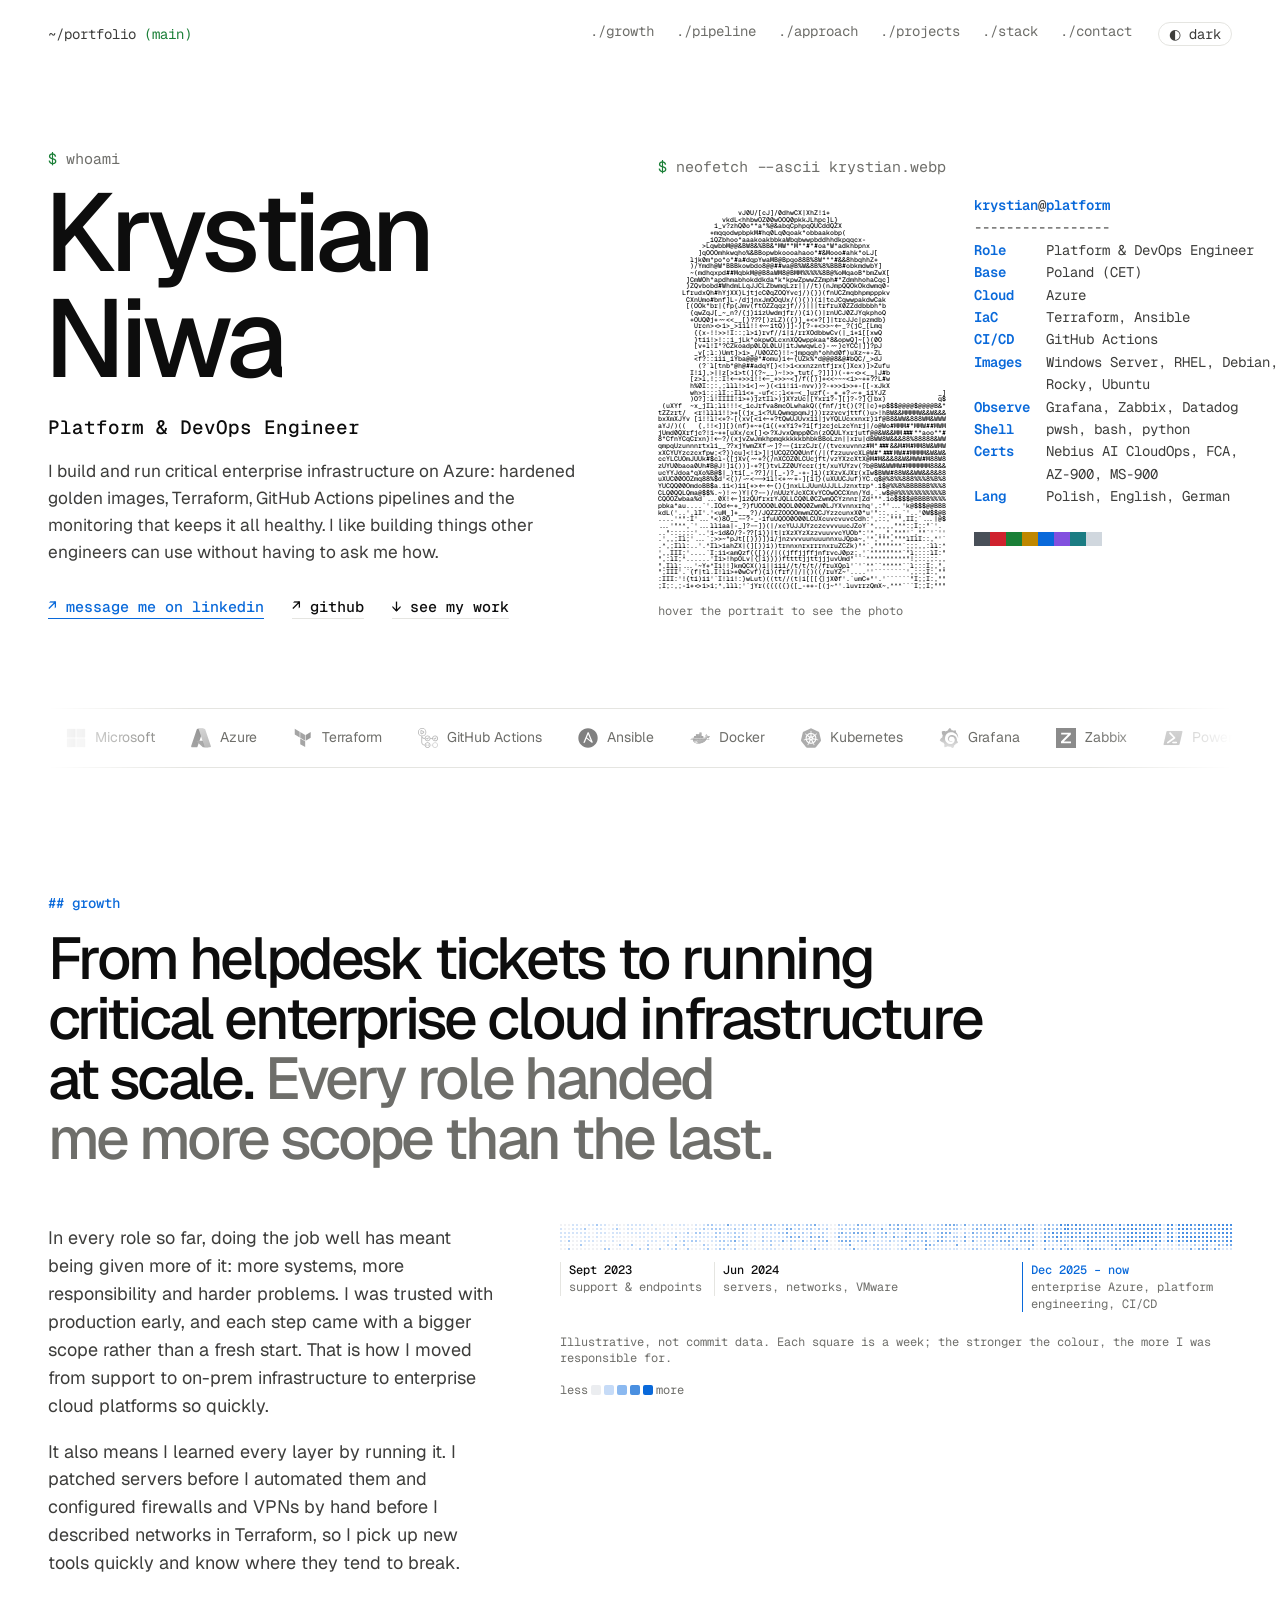
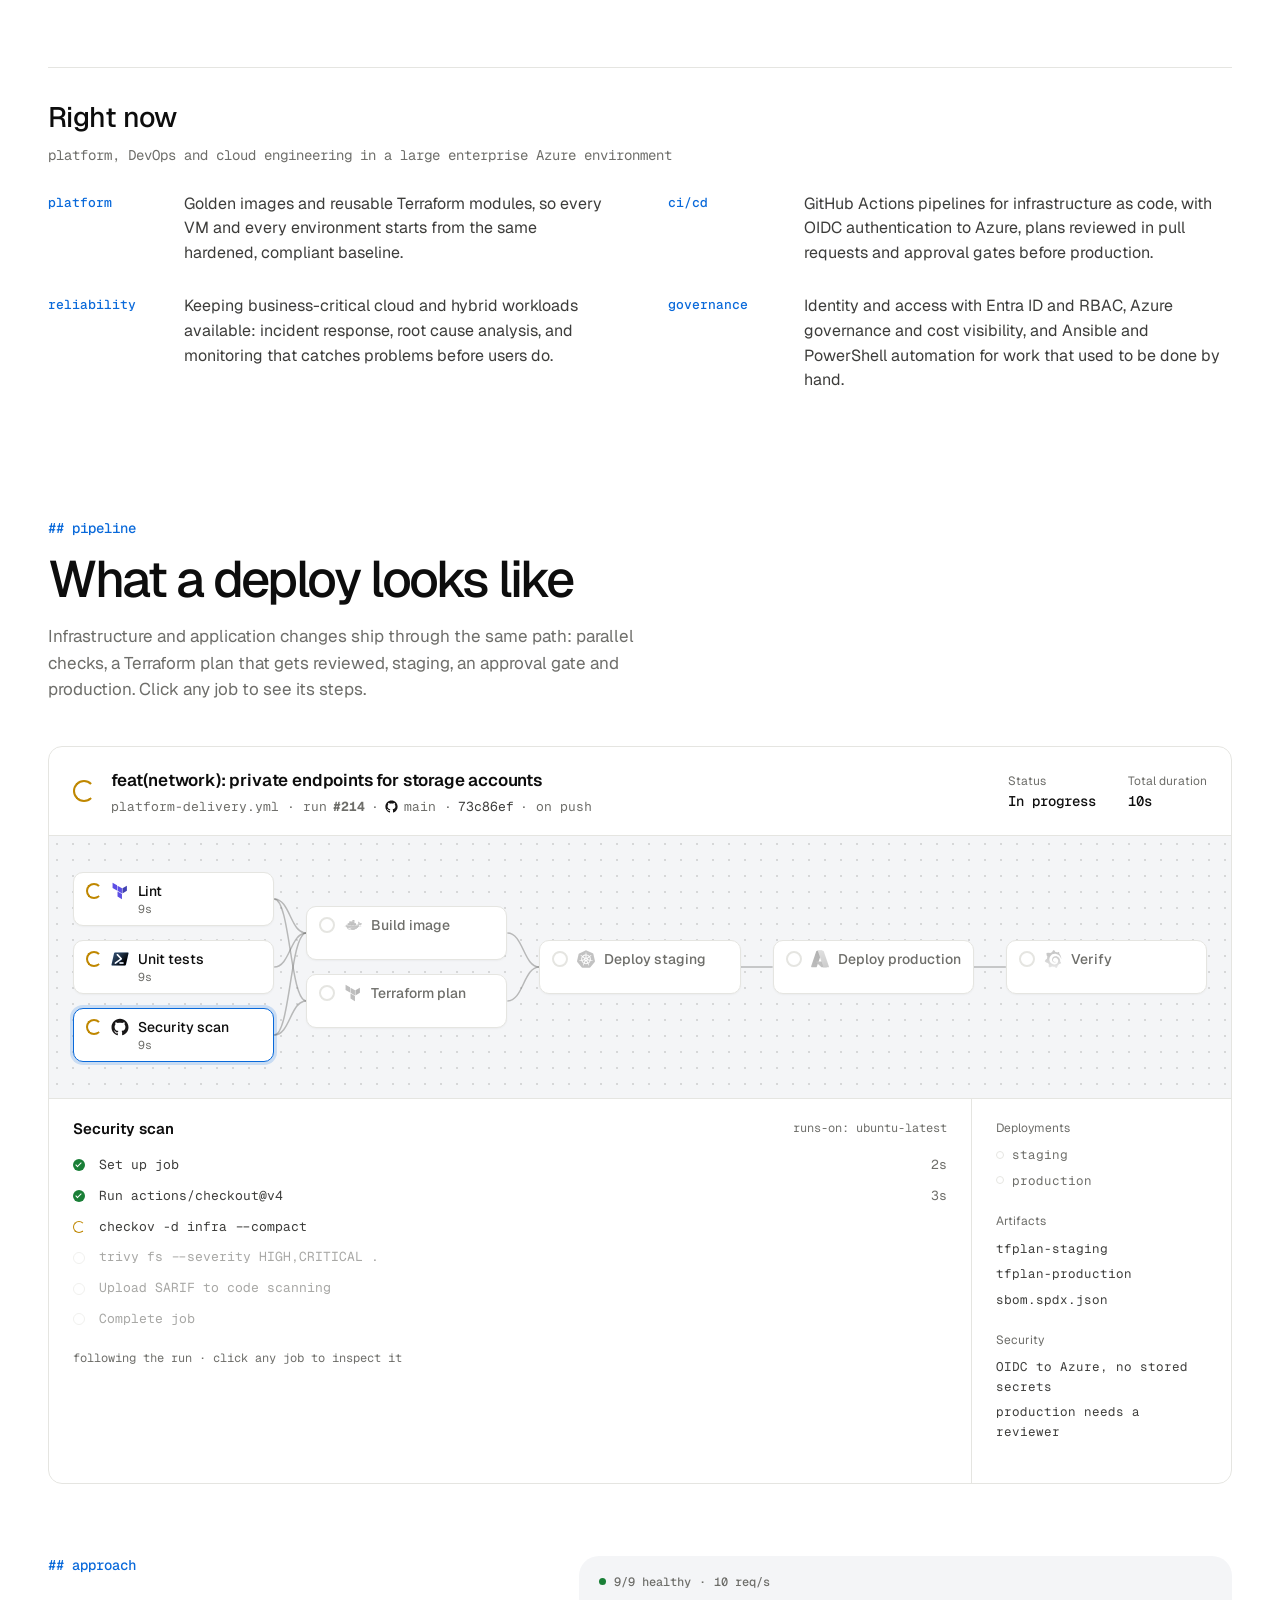
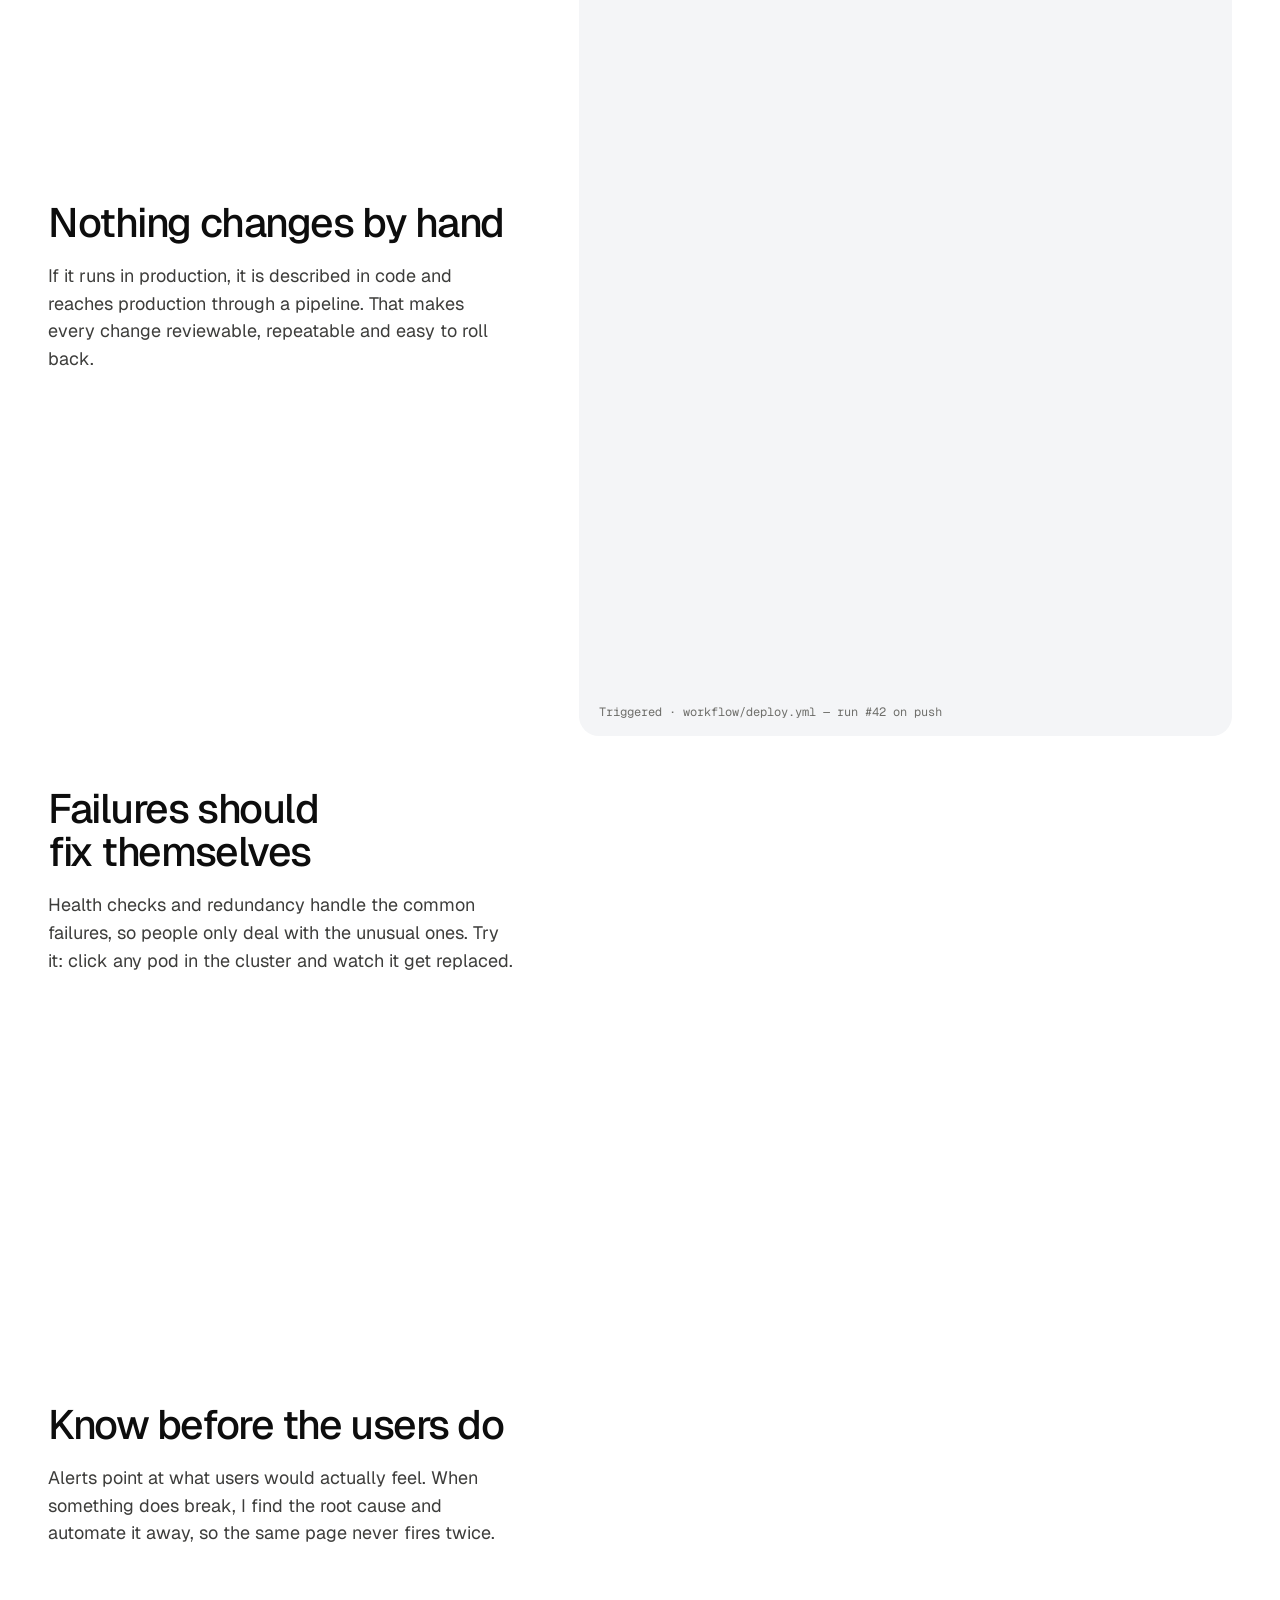
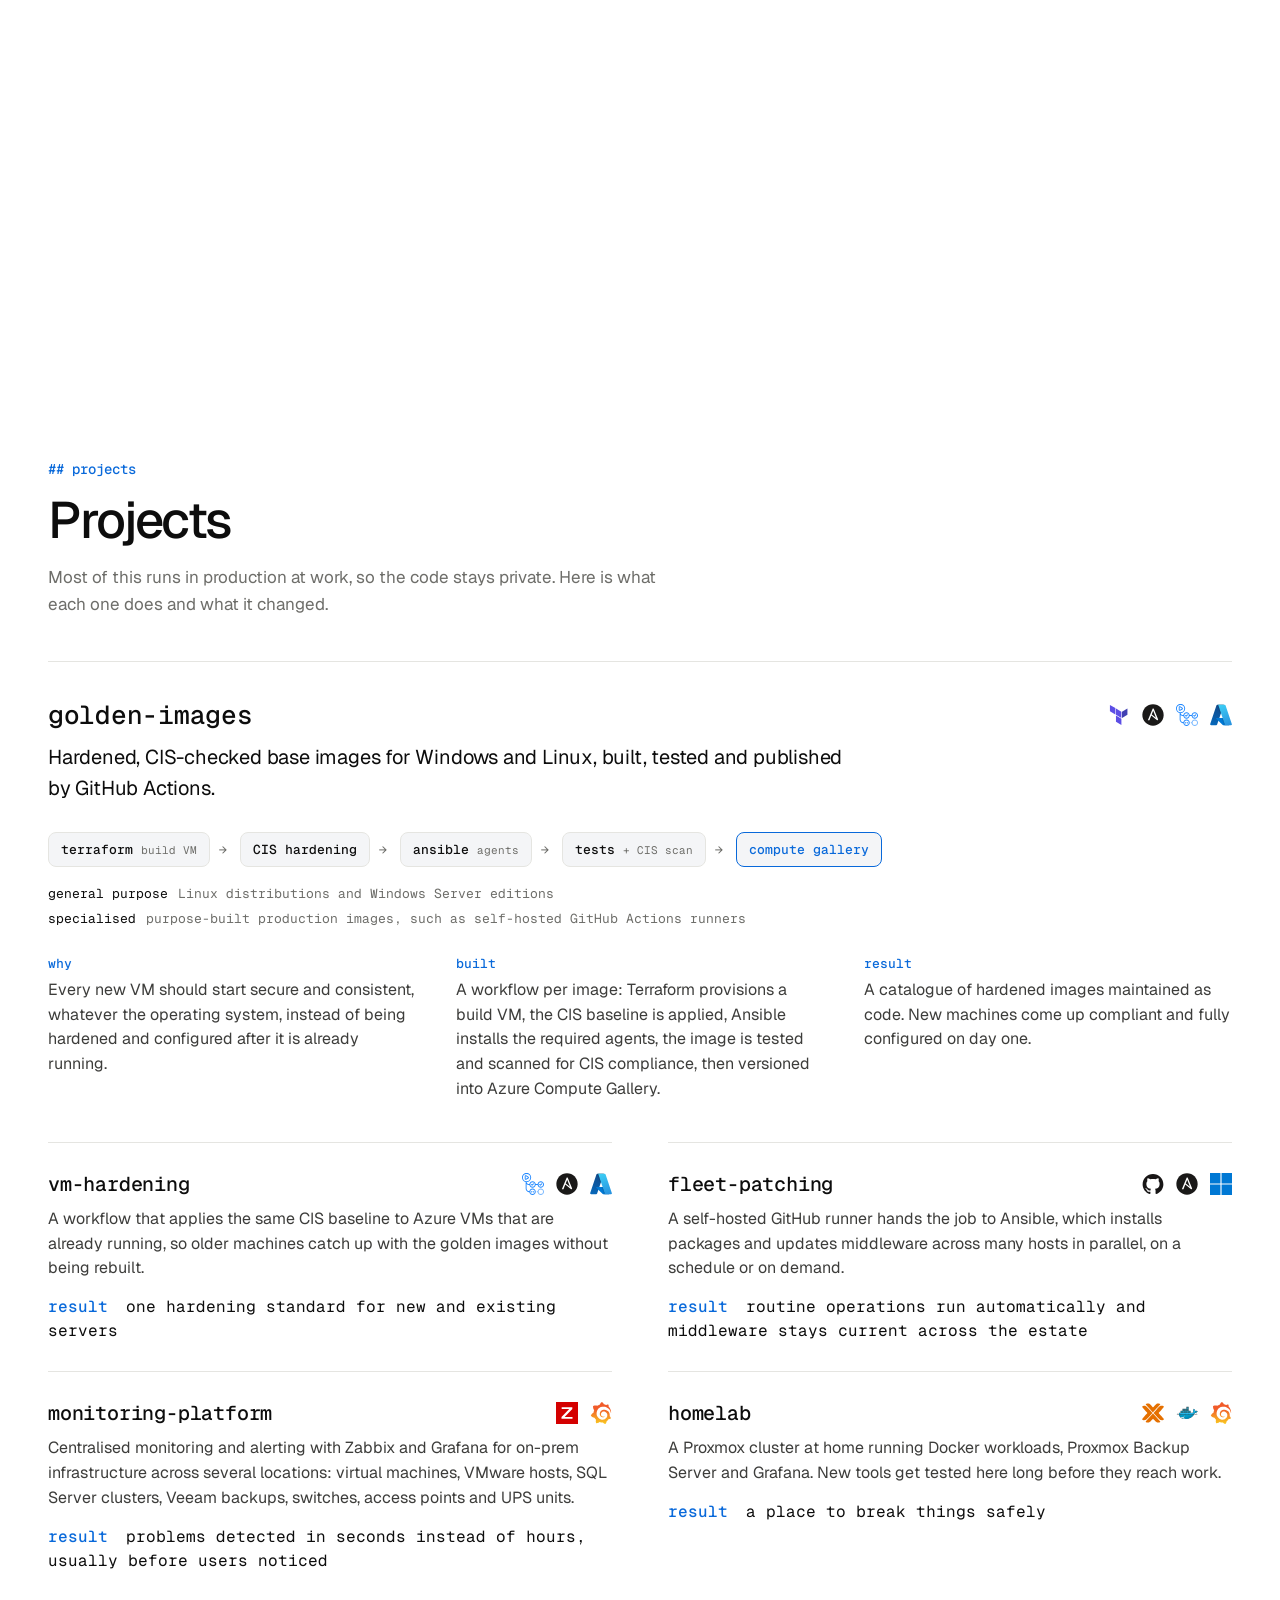
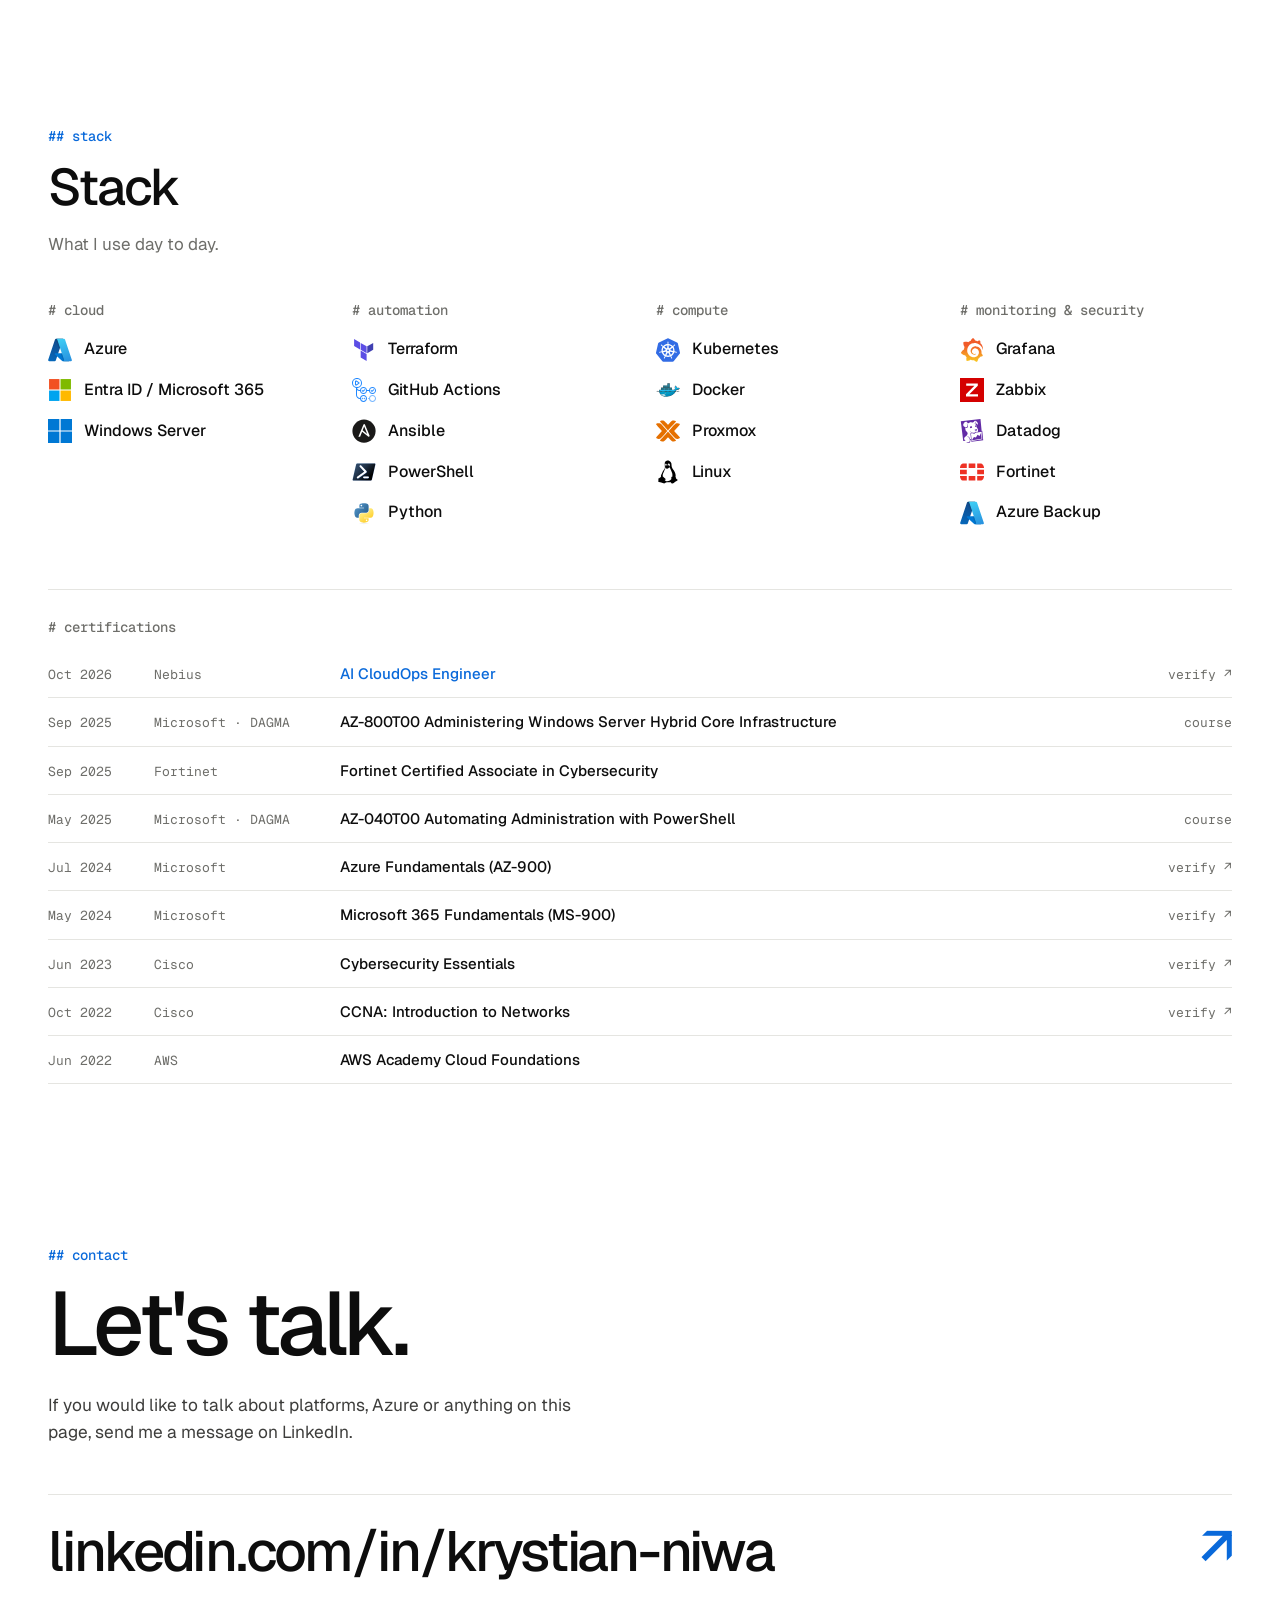
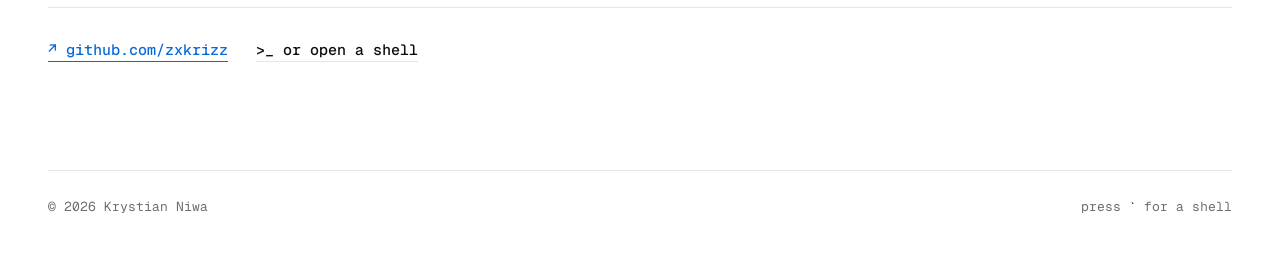
==== commit c20e1aad: "Golden image categories, automated patching wording, stack cleanup - Golden images grouped as genera" ====
--- a/index.html
+++ b/index.html
@@ -257,11 +257,14 @@
           <li>tests <small>+ CIS scan</small></li>
           <li>compute gallery</li>
         </ol>
-        <p class="os"><span>Windows Server 2019 · 2022 · 2025</span><span>Debian · Rocky Linux · RHEL · Ubuntu</span></p>
+        <dl class="os">
+          <div><dt>general purpose</dt><dd>Linux distributions and Windows Server editions</dd></div>
+          <div><dt>specialised</dt><dd>purpose-built production images, such as self-hosted GitHub Actions runners</dd></div>
+        </dl>
         <dl class="pcr">
           <div><dt>why</dt><dd>Every new VM should start secure and consistent, whatever the operating system, instead of being hardened and configured after it is already running.</dd></div>
-          <div><dt>built</dt><dd>One workflow per OS: Terraform provisions a build VM, the CIS baseline is applied, Ansible installs the required agents, the image is tested and scanned for CIS compliance, then versioned into Azure Compute Gallery.</dd></div>
-          <div><dt>result</dt><dd>Seven hardened images maintained as code. New machines come up compliant and fully configured on day one.</dd></div>
+          <div><dt>built</dt><dd>A workflow per image: Terraform provisions a build VM, the CIS baseline is applied, Ansible installs the required agents, the image is tested and scanned for CIS compliance, then versioned into Azure Compute Gallery.</dd></div>
+          <div><dt>result</dt><dd>A catalogue of hardened images maintained as code. New machines come up compliant and fully configured on day one.</dd></div>
         </dl>
       </article>
 
@@ -279,8 +282,8 @@
             <h3>fleet-patching</h3>
             <span class="tech"><img src="assets/logos/github.svg" alt="GitHub" class="mono"><img src="assets/logos/ansible.svg" alt="Ansible" class="mono"><img src="assets/logos/windows.svg" alt="Windows"></span>
           </div>
-          <p>A self-hosted GitHub runner hands the job to Ansible, which installs MSI packages or patches middleware such as 7-Zip on many hosts in parallel.</p>
-          <p class="result"><b>result</b> an estate-wide update is one workflow run, not host-by-host remote sessions</p>
+          <p>A self-hosted GitHub runner hands the job to Ansible, which installs packages and updates middleware across many hosts in parallel, on a schedule or on demand.</p>
+          <p class="result"><b>result</b> routine operations run automatically and middleware stays current across the estate</p>
         </article>
         <article class="project reveal">
           <div class="p-head">
@@ -332,7 +335,6 @@
             <li><img src="assets/logos/kubernetes.svg" alt="">Kubernetes</li>
             <li><img src="assets/logos/docker.svg" alt="">Docker</li>
             <li><img src="assets/logos/proxmox.svg" alt="">Proxmox</li>
-            <li class="noicon">VMware vSphere</li>
             <li><img src="assets/logos/linux.svg" alt="" class="mono">Linux</li>
           </ul>
         </div>
@@ -343,7 +345,7 @@
             <li><img src="assets/logos/zabbix.svg" alt="">Zabbix</li>
             <li><img src="assets/logos/datadog.svg" alt="">Datadog</li>
             <li><img src="assets/logos/fortinet.svg" alt="">Fortinet</li>
-            <li class="noicon">Veeam Backup &amp; Replication</li>
+            <li><img src="assets/logos/azure.svg" alt="">Azure Backup</li>
           </ul>
         </div>
       </div>
--- a/assets/css/style.css
+++ b/assets/css/style.css
@@ -350,7 +350,10 @@
 .flow li + li::before { content: "→"; position: absolute; left: -22px; color: var(--muted); font-weight: 400; }
 .flow small { font-size: 11px; color: var(--muted); font-weight: 400; }
 .flow li:last-child { border-color: var(--accent); color: var(--accent); }
-.os { display: flex; flex-wrap: wrap; gap: 6px 28px; font: 400 13px var(--mono); color: var(--muted) !important; margin-bottom: 28px !important; }
+.os { display: flex; flex-wrap: wrap; gap: 8px 40px; margin: 0 0 28px; font: 400 13px var(--mono); }
+.os div { display: flex; gap: 10px; }
+.os dt { color: var(--fg); }
+.os dd { margin: 0; color: var(--muted); }
 .pcr { margin: 0; display: grid; grid-template-columns: repeat(3, minmax(0, 1fr)); gap: 24px 40px; }
 .pcr dt { font: 500 13px var(--mono); color: var(--accent); margin-bottom: 6px; }
 .pcr dd { margin: 0; color: var(--fg2); font-size: 16px; }
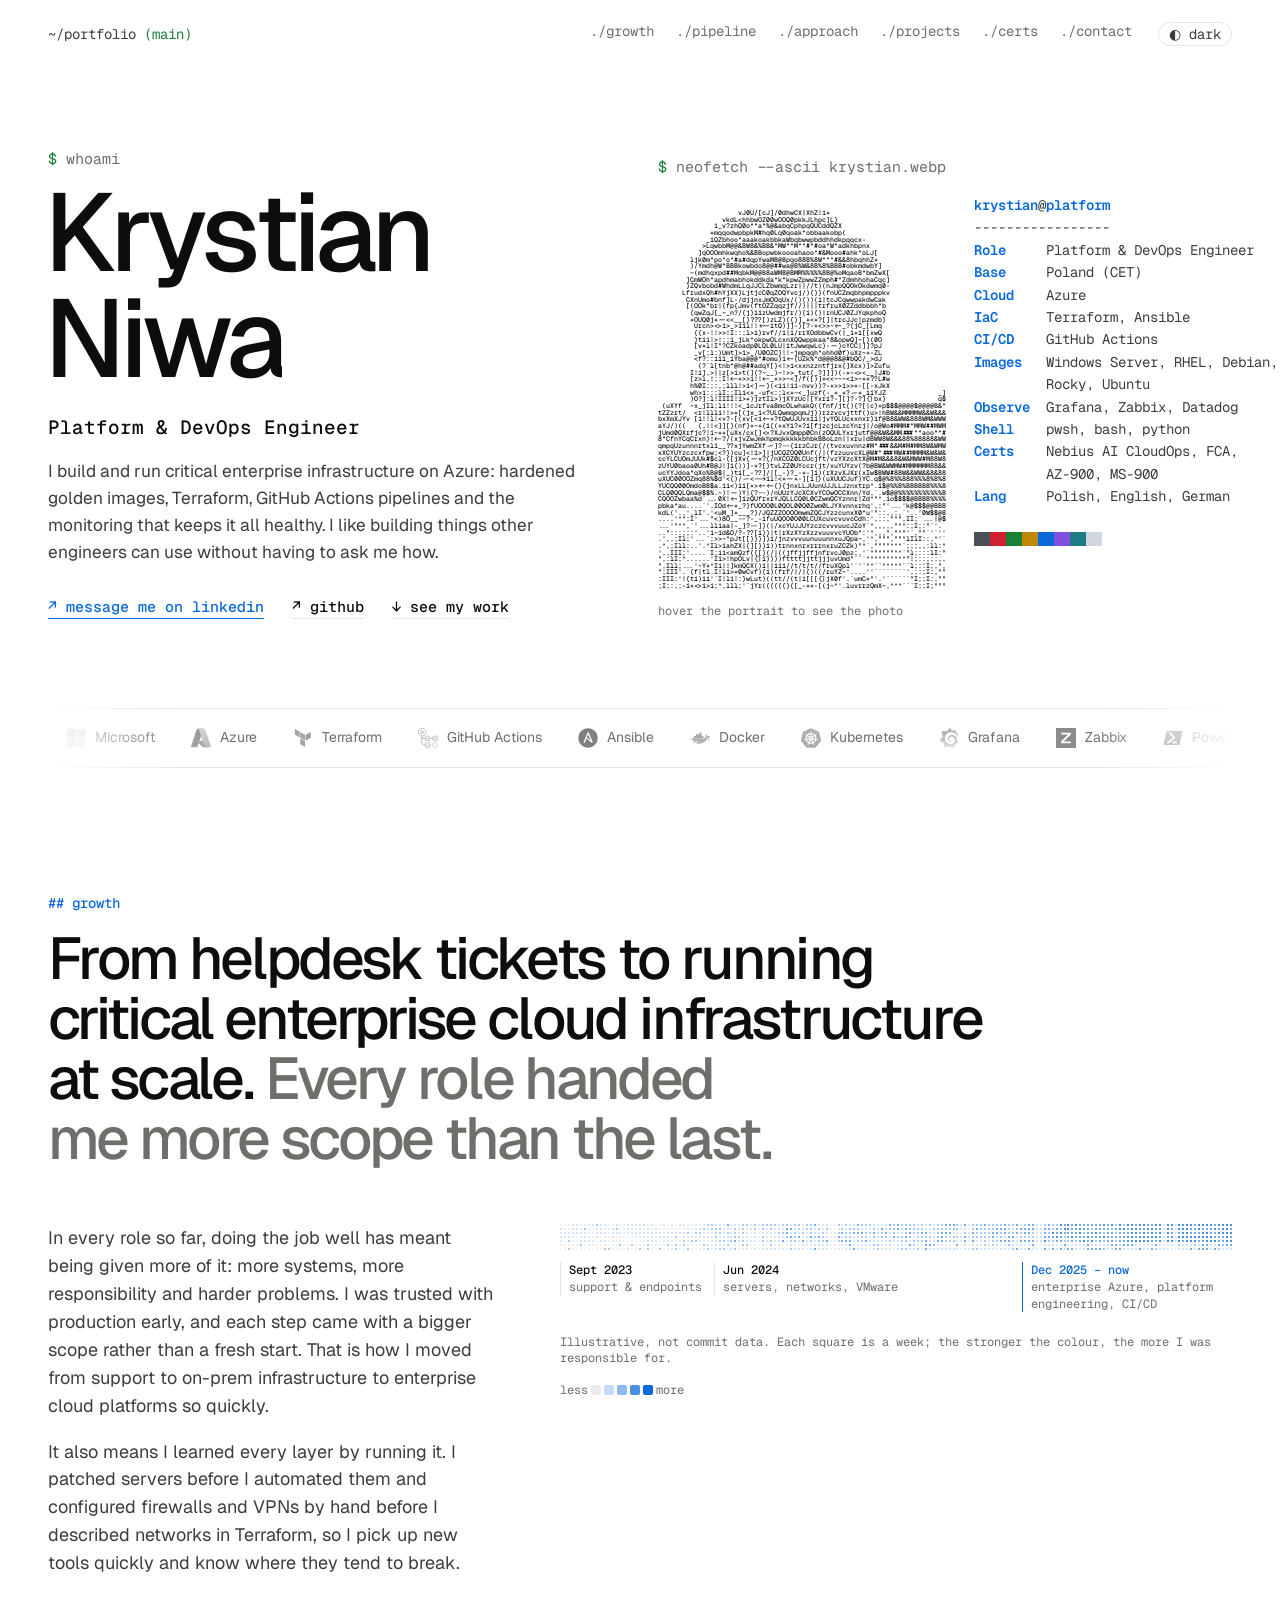
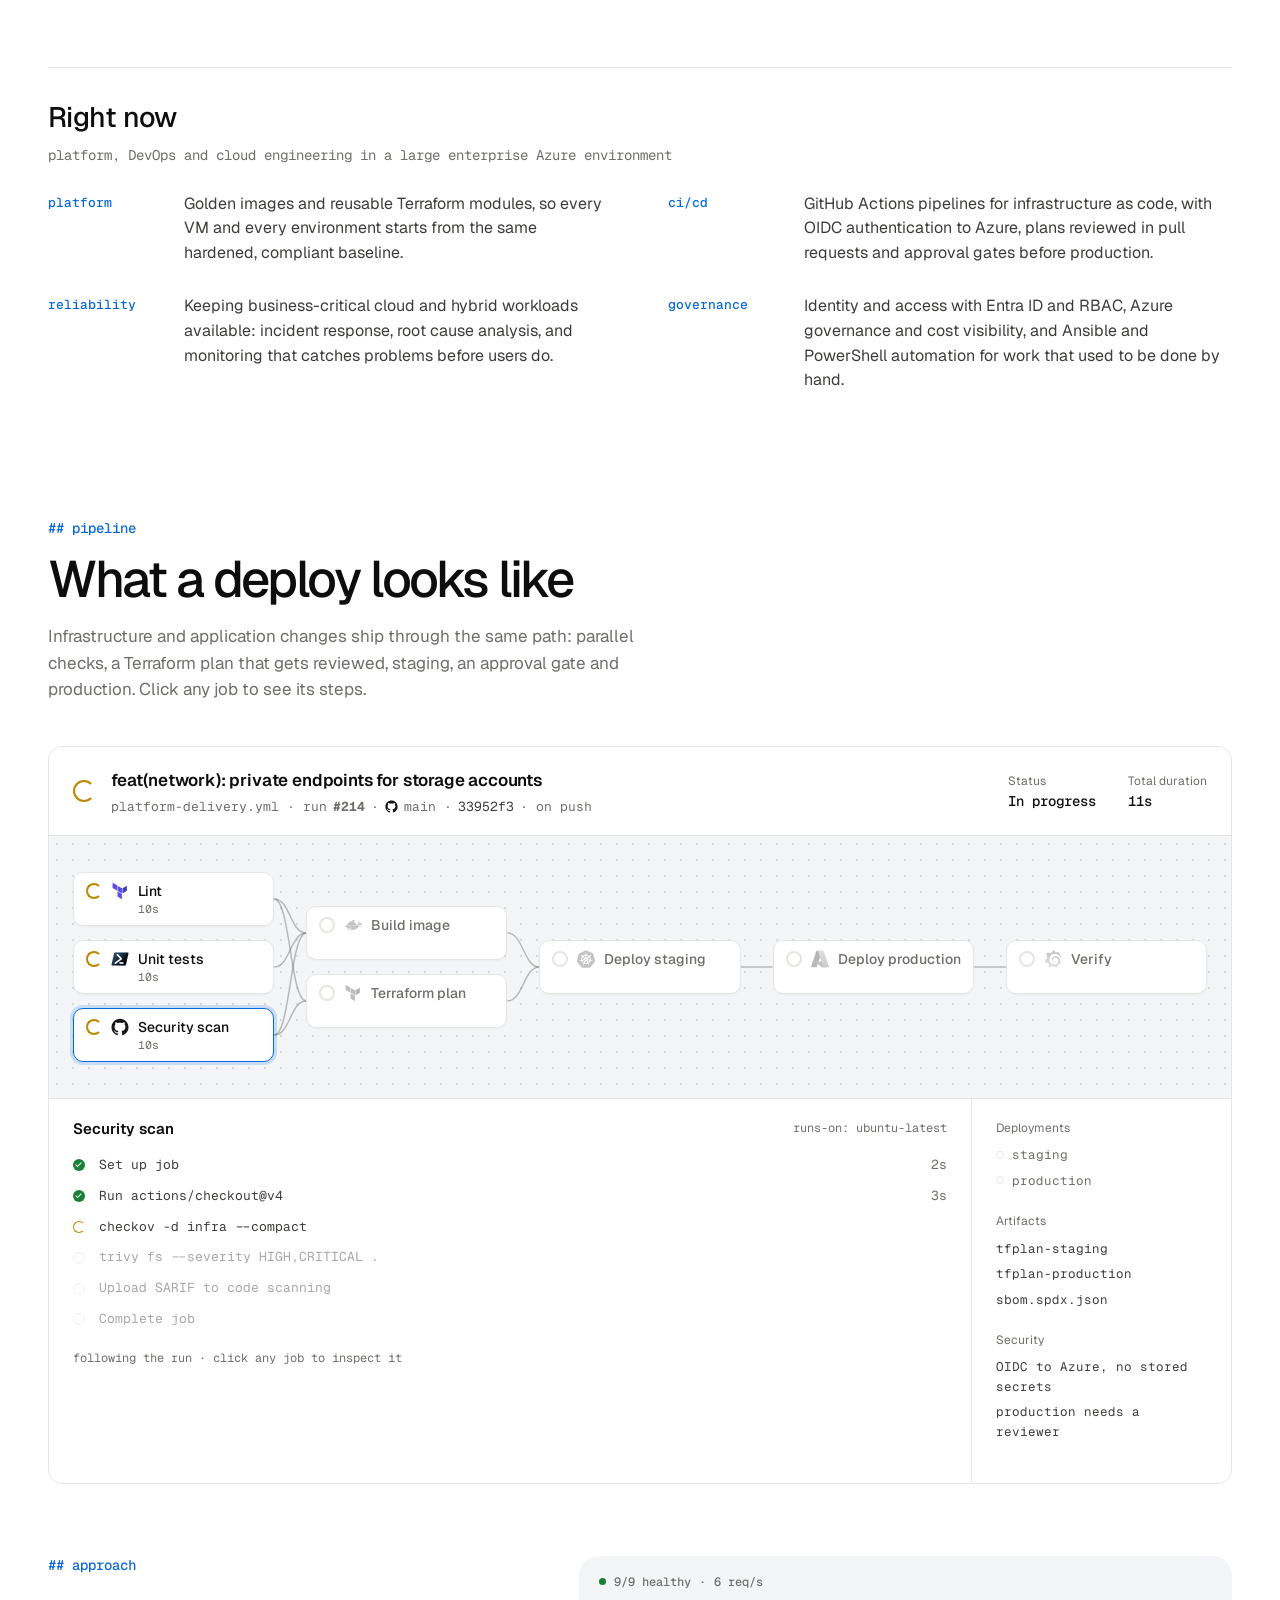
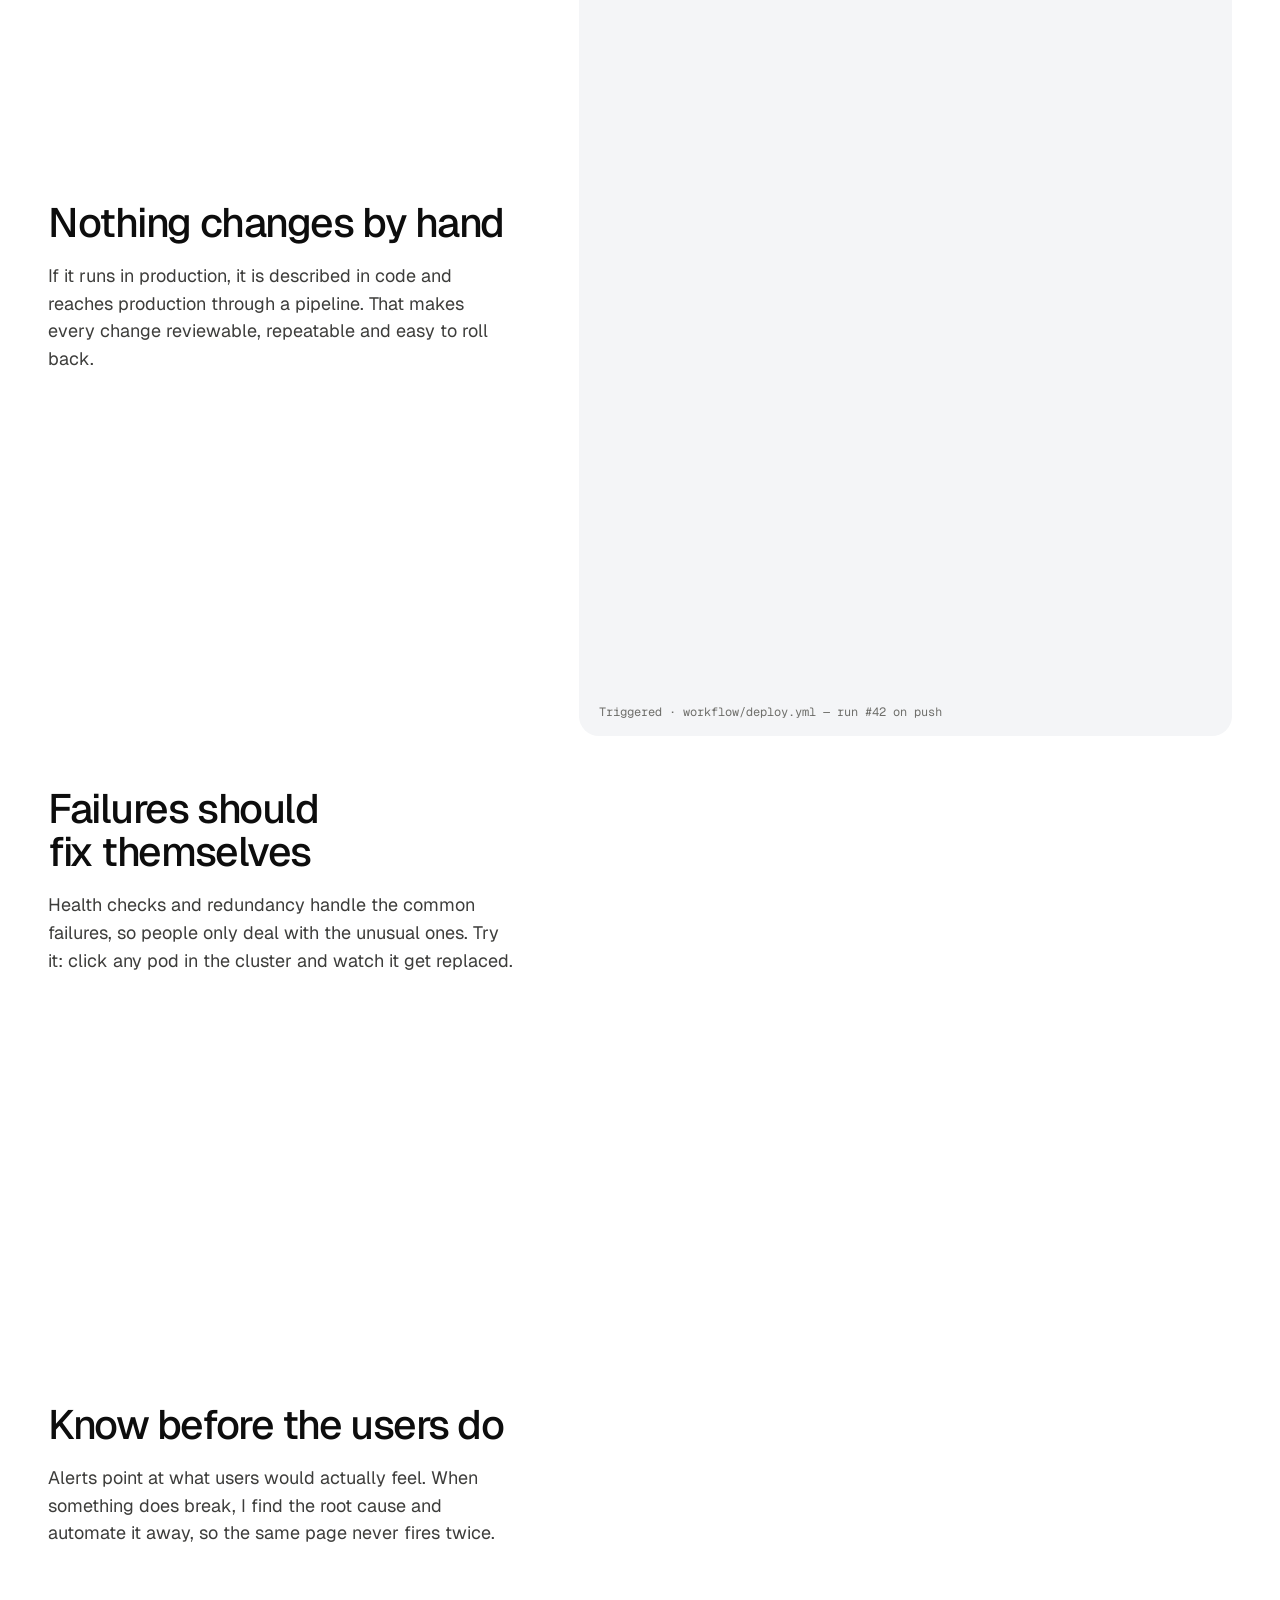
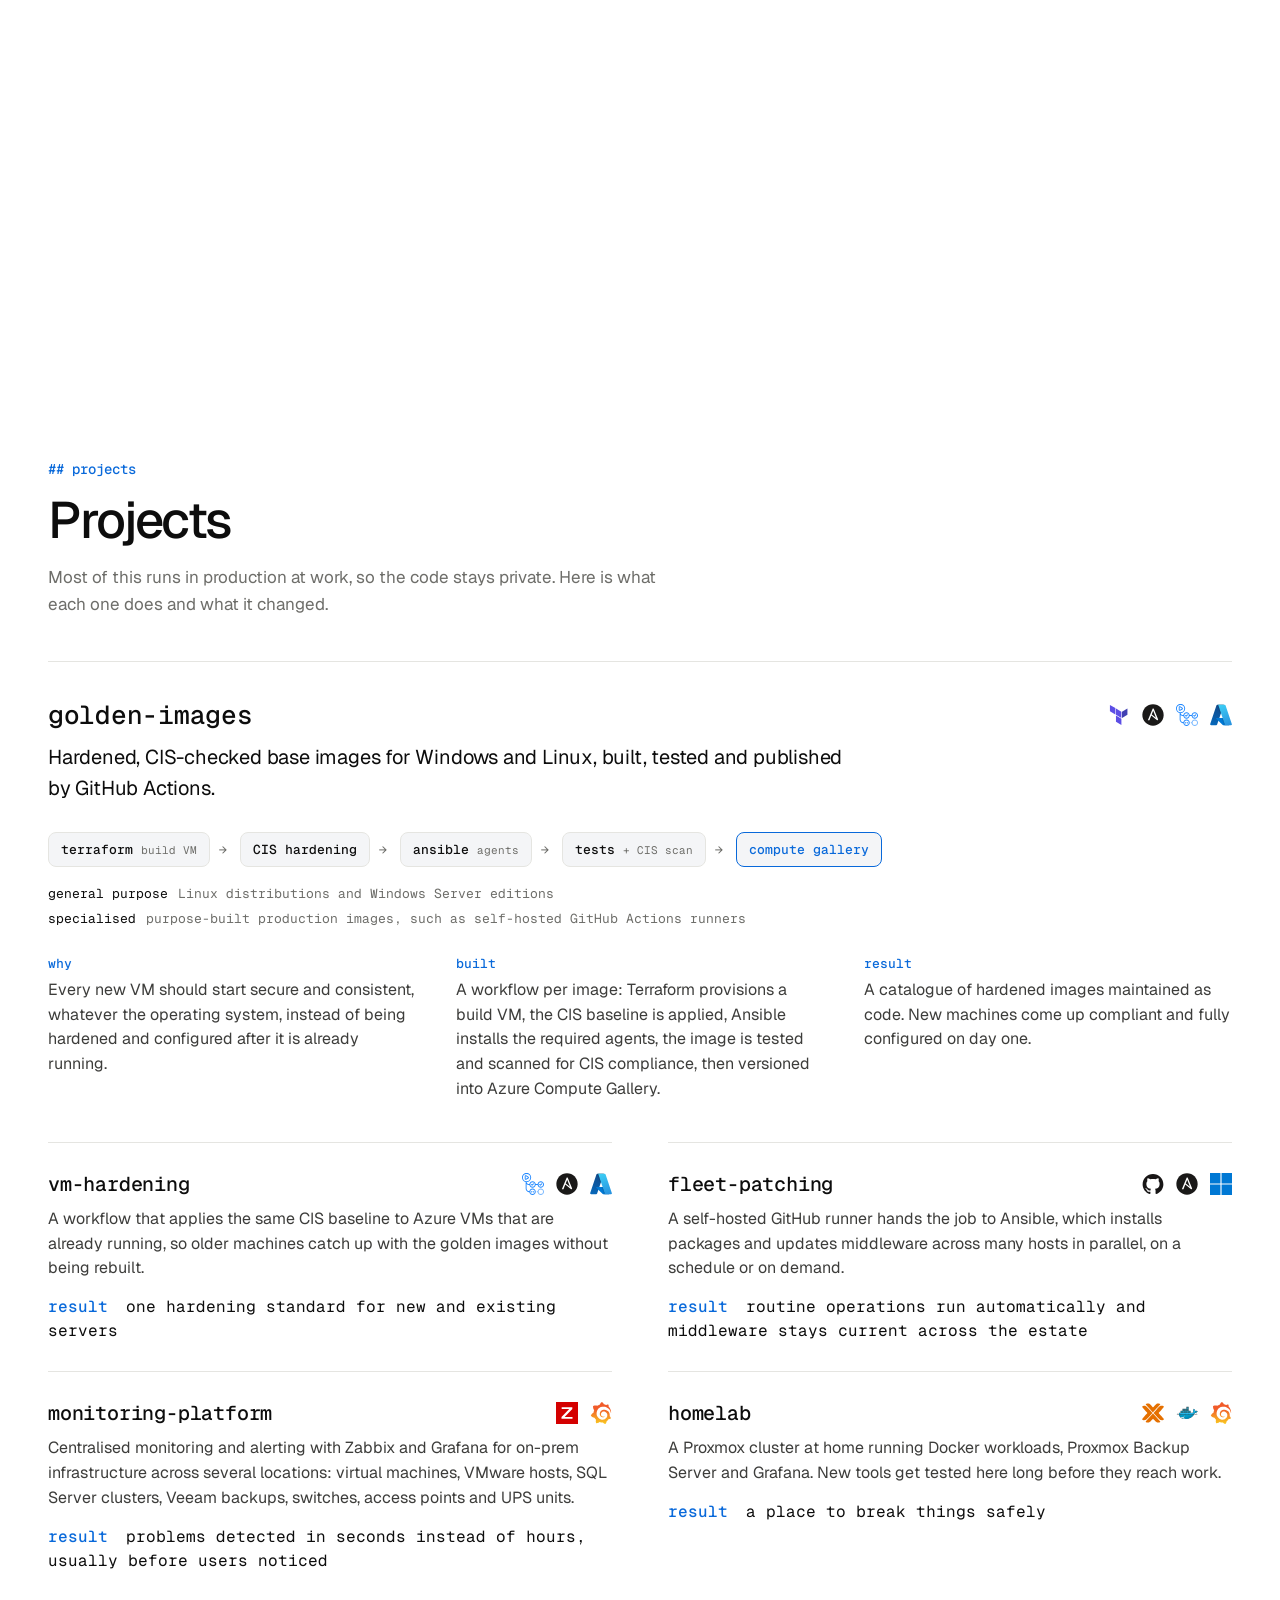
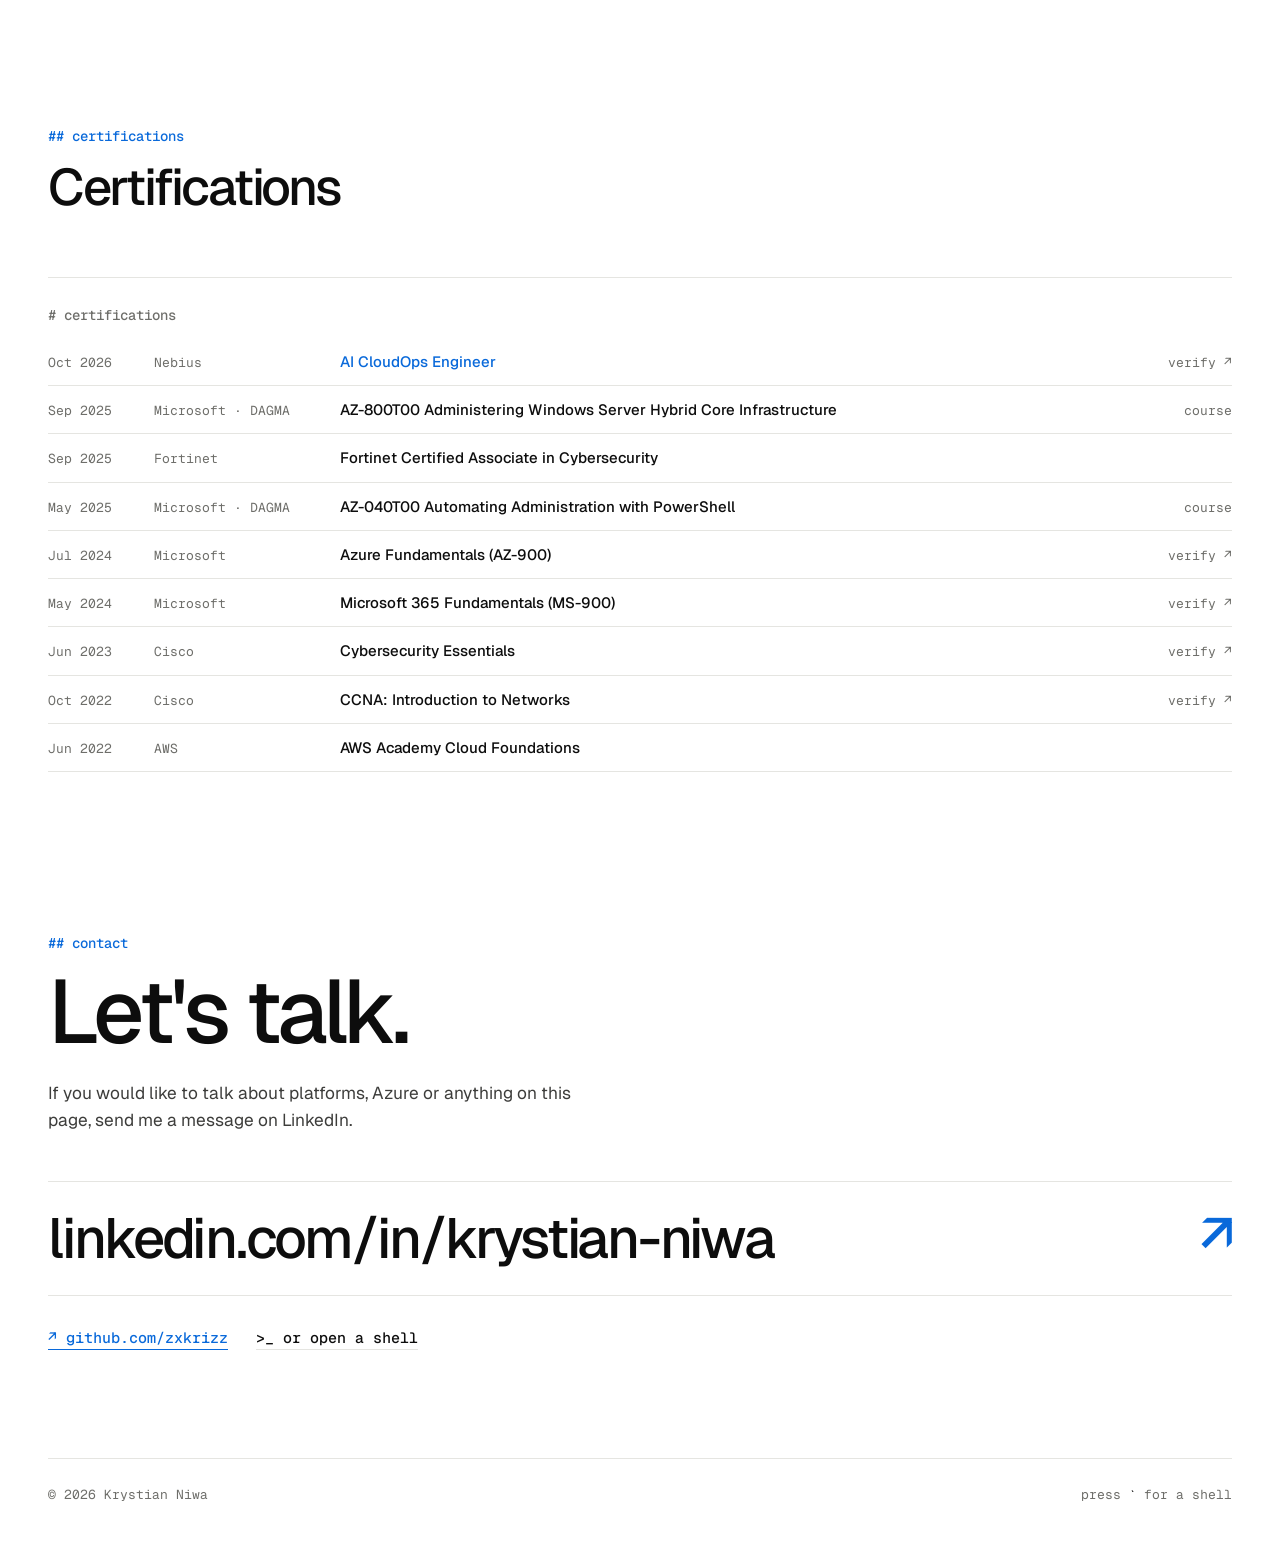
==== commit 03a747cc: "Remove stack section, keep certifications as their own section Co-Authored-By: Claude Sonnet 5.5 <no" ====
--- a/index.html
+++ b/index.html
@@ -61,7 +61,7 @@
           <a href="#pipeline">./pipeline</a>
           <a href="#approach">./approach</a>
           <a href="#work">./projects</a>
-          <a href="#stack">./stack</a>
+          <a href="#certs">./certs</a>
           <a href="#contact">./contact</a>
           <button class="theme-toggle" type="button" data-theme-toggle>◐ dark</button>
         </span>
@@ -304,52 +304,11 @@
       </div>
     </section>
 
-    <section id="stack" class="wrap section">
+    <section id="certs" class="wrap section">
       <div class="section-head">
-        <p class="label">## stack</p>
-        <h2>Stack</h2>
-        <p>What I use day to day.</p>
-      </div>
-      <div class="stack">
-        <div>
-          <h3># cloud</h3>
-          <ul>
-            <li><img src="assets/logos/azure.svg" alt="">Azure</li>
-            <li><img src="assets/logos/microsoft.svg" alt="">Entra ID / Microsoft 365</li>
-            <li><img src="assets/logos/windows.svg" alt="">Windows Server</li>
-          </ul>
-        </div>
-        <div>
-          <h3># automation</h3>
-          <ul>
-            <li><img src="assets/logos/terraform.svg" alt="">Terraform</li>
-            <li><img src="assets/logos/githubactions.svg" alt="">GitHub Actions</li>
-            <li><img src="assets/logos/ansible.svg" alt="" class="mono">Ansible</li>
-            <li><img src="assets/logos/powershell.svg" alt="">PowerShell</li>
-            <li><img src="assets/logos/python.svg" alt="">Python</li>
-          </ul>
-        </div>
-        <div>
-          <h3># compute</h3>
-          <ul>
-            <li><img src="assets/logos/kubernetes.svg" alt="">Kubernetes</li>
-            <li><img src="assets/logos/docker.svg" alt="">Docker</li>
-            <li><img src="assets/logos/proxmox.svg" alt="">Proxmox</li>
-            <li><img src="assets/logos/linux.svg" alt="" class="mono">Linux</li>
-          </ul>
-        </div>
-        <div>
-          <h3># monitoring &amp; security</h3>
-          <ul>
-            <li><img src="assets/logos/grafana.svg" alt="">Grafana</li>
-            <li><img src="assets/logos/zabbix.svg" alt="">Zabbix</li>
-            <li><img src="assets/logos/datadog.svg" alt="">Datadog</li>
-            <li><img src="assets/logos/fortinet.svg" alt="">Fortinet</li>
-            <li><img src="assets/logos/azure.svg" alt="">Azure Backup</li>
-          </ul>
-        </div>
-      </div>
-
+        <p class="label">## certifications</p>
+        <h2>Certifications</h2>
+      </div>
       <div class="certs">
         <h3># certifications</h3>
         <ul class="cert-list">
--- a/assets/css/style.css
+++ b/assets/css/style.css
@@ -302,7 +302,7 @@
 
 /* scroll-driven reveals (progressive enhancement) */
 @supports (animation-timeline: view()) {
-  .reveal, .section-head, .stack > div, .gha, .certs {
+  .reveal, .section-head, .gha, .certs {
     animation: rise linear both; animation-timeline: view(); animation-range: entry 5% entry 45%;
   }
   @keyframes rise { from { opacity: 0; transform: translateY(40px); } }
@@ -365,13 +365,6 @@
 .tech { flex: none; }
 .tech img { width: 22px; height: 22px; object-fit: contain; }
 
-/* ---------- stack: logo columns, no boxes ---------- */
-.stack { display: grid; grid-template-columns: repeat(4, minmax(0, 1fr)); gap: 40px 32px; }
-.stack h3 { font: 500 14px var(--mono); color: var(--muted); margin: 0 0 18px; }
-.stack ul { list-style: none; margin: 0; padding: 0; display: grid; gap: 16px; }
-.stack li { display: flex; align-items: center; gap: 12px; font-size: 16px; font-weight: 500; }
-.stack li img { width: 24px; height: 24px; object-fit: contain; flex: none; }
-.stack li.noicon { padding-left: 36px; }
 .certs {
   margin-top: 64px; padding-top: 28px; border-top: 1px solid var(--line);
 }
@@ -448,7 +441,6 @@
   .gha-side p { grid-row: 1; }
   .gha-side ul { grid-row: 2; margin: 0; }
   .now-list { grid-template-columns: minmax(0, 1fr); }
-  .stack { grid-template-columns: repeat(2, minmax(0, 1fr)); }
 }
 @media (max-width: 1040px) {
   .pcr { grid-template-columns: minmax(0, 1fr); }
@@ -491,7 +483,6 @@
   .fetch-grid { grid-template-columns: minmax(0, 1fr); gap: 20px; }
   .ascii { font-size: 1.95vw; min-width: 0; min-height: 0; }
   .info { font-size: 12.5px; }
-  .stack { grid-template-columns: minmax(0, 1fr); }
   .gha-side { grid-template-columns: minmax(0, 1fr); }
   .gha-side p, .gha-side ul { grid-row: auto; }
   .gha-side ul { margin-bottom: 16px; }
